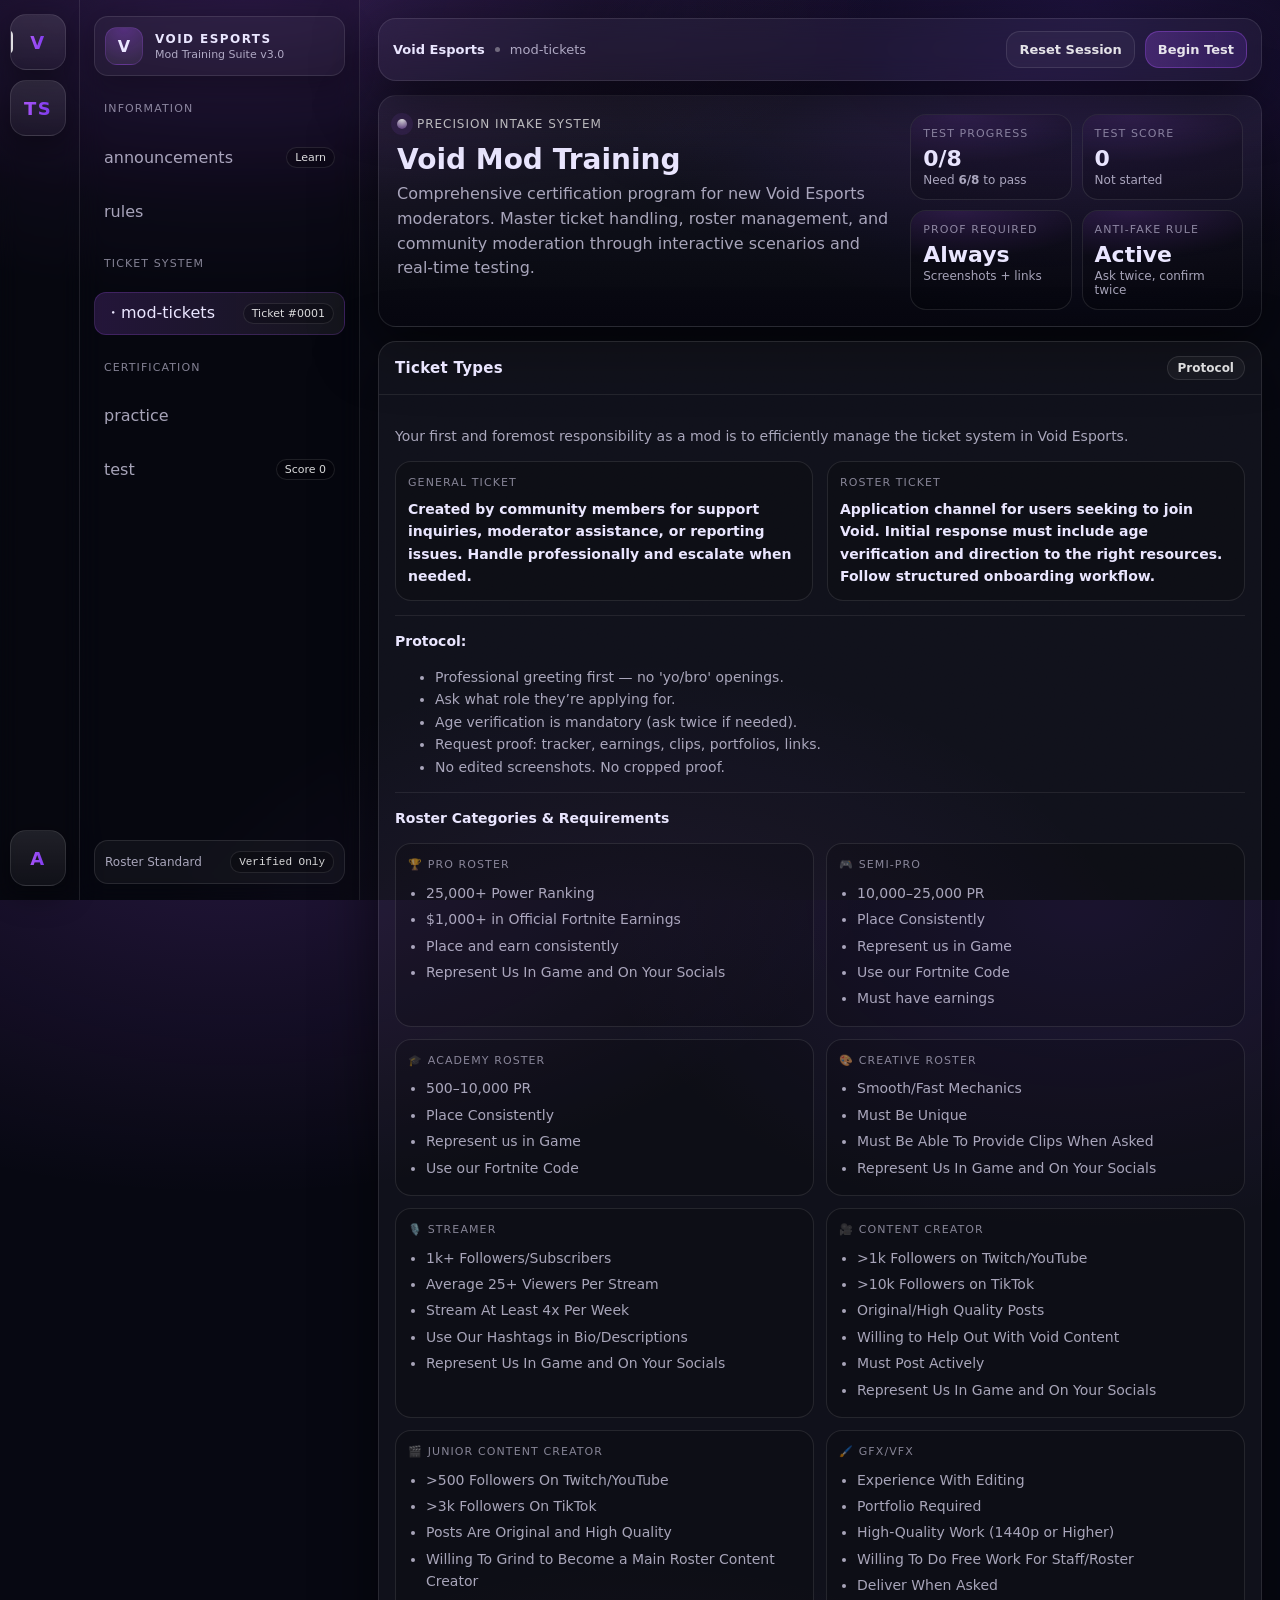
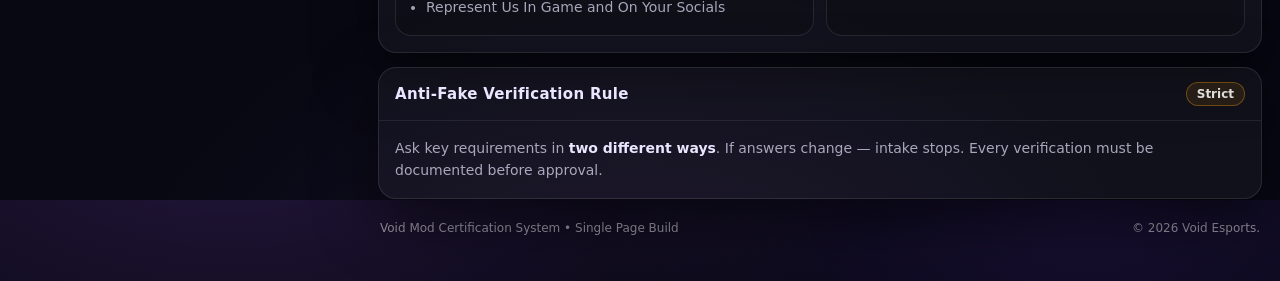
==== index.html @ 243e20cf "Create index.html" ====
<!doctype html>
<html lang="en">
<head>
  <meta charset="utf-8" />
  <meta name="viewport" content="width=device-width,initial-scale=1" />
  <title>VOID | Mod Training Suite</title>
  <meta name="color-scheme" content="dark">

  <style>
    :root{
      --bg:#070812;
      --panel: rgba(255,255,255,.06);
      --panel2: rgba(255,255,255,.08);
      --stroke: rgba(255,255,255,.10);
      --text:#eae6ff;
      --muted: rgba(234,230,255,.70);
      --muted2: rgba(234,230,255,.55);
      --accent:#a855f7;
      --accent2:#7c3aed;
      --good:#22c55e;
      --bad:#ef4444;
      --warn:#f59e0b;
      --shadow: 0 18px 60px rgba(0,0,0,.55);
      --radius: 18px;
      --radius2: 14px;
      --mono: ui-monospace,SFMono-Regular,Menlo,Monaco,Consolas,"Liberation Mono","Courier New",monospace;
      --sans: ui-sans-serif, system-ui, -apple-system, Segoe UI, Roboto, Helvetica, Arial, "Apple Color Emoji","Segoe UI Emoji";
    }
    *{ box-sizing:border-box; }
    html,body{ height:100%; }
    body{
      margin:0; font-family: var(--sans);
      background:
        radial-gradient(1200px 700px at 18% -10%, rgba(168,85,247,.18), transparent 55%),
        radial-gradient(900px 600px at 85% 0%, rgba(124,58,237,.14), transparent 55%),
        radial-gradient(900px 700px at 50% 120%, rgba(168,85,247,.10), transparent 60%),
        var(--bg);
      color:var(--text);
      overflow-x:hidden;
    }
    a{ color:inherit; text-decoration:none; }
    button{ font-family:inherit; }
    .noise{
      position:fixed; inset:0; pointer-events:none; opacity:.10; mix-blend-mode: overlay;
      background-image:url("data:image/svg+xml,%3Csvg xmlns='http://www.w3.org/2000/svg' width='180' height='180'%3E%3Cfilter id='n'%3E%3CfeTurbulence type='fractalNoise' baseFrequency='.75' numOctaves='3' stitchTiles='stitch'/%3E%3C/filter%3E%3Crect width='180' height='180' filter='url(%23n)' opacity='.7'/%3E%3C/svg%3E");
      background-size:180px 180px;
    }
    .vfx{
      position:fixed; inset:-2px; pointer-events:none;
      background:
        radial-gradient(900px 300px at 20% 0%, rgba(168,85,247,.12), transparent 70%),
        radial-gradient(700px 260px at 80% 10%, rgba(124,58,237,.10), transparent 70%);
      filter: blur(0px);
    }

    /* App shell */
    .app{
      display:grid;
      grid-template-columns: 80px 280px 1fr;
      min-height:100vh;
    }
    .servers{
      border-right:1px solid var(--stroke);
      background: rgba(0,0,0,.18);
      padding:14px 10px;
      position:sticky; top:0; height:100vh;
      display:flex; flex-direction:column; gap:10px;
      backdrop-filter: blur(10px);
    }
    .svr{
      width:56px; height:56px; border-radius:16px;
      display:grid; place-items:center;
      background: linear-gradient(180deg, rgba(255,255,255,.10), rgba(255,255,255,.04));
      border:1px solid var(--stroke);
      box-shadow: 0 10px 30px rgba(0,0,0,.35);
      position:relative;
      transition: transform .18s ease, border-color .18s ease;
      overflow:hidden;
      cursor:pointer;
      user-select:none;
    }
    .svr:hover{ transform: translateY(-2px); border-color: rgba(168,85,247,.35); }
    .svr .dot{
      position:absolute; left:-8px; width:10px; height:24px; border-radius:10px;
      background: rgba(255,255,255,.85);
      opacity:0; transition: opacity .18s ease;
    }
    .svr.active .dot{ opacity:1; }
    .svr .logo{
      font-weight:900; letter-spacing:.08em;
      background: linear-gradient(90deg, var(--accent), var(--accent2));
      -webkit-background-clip:text; background-clip:text; color:transparent;
      font-size:18px;
    }

    .sidebar{
      border-right:1px solid var(--stroke);
      background: rgba(0,0,0,.16);
      padding:16px 14px;
      position:sticky; top:0; height:100vh;
      backdrop-filter: blur(12px);
      display:flex; flex-direction:column;
      gap:14px;
    }
    .brand{
      display:flex; gap:12px; align-items:center;
      padding:10px 10px;
      border:1px solid var(--stroke);
      border-radius: var(--radius2);
      background: rgba(255,255,255,.04);
      box-shadow: 0 10px 30px rgba(0,0,0,.25);
    }
    .brand .img{
      width:38px; height:38px; border-radius:12px;
      background: radial-gradient(circle at top, rgba(168,85,247,.35), rgba(255,255,255,.06));
      border:1px solid rgba(168,85,247,.20);
      display:grid; place-items:center;
      font-weight:900;
    }
    .brand h1{
      font-size:12px; margin:0;
      letter-spacing:.12em;
    }
    .brand p{
      margin:2px 0 0; font-size:11px; color: var(--muted);
    }

    .chanGroup{
      margin-top:4px;
      padding:8px 10px;
      color: var(--muted2);
      font-size:11px;
      letter-spacing:.10em;
      text-transform: uppercase;
    }
    .chan{
      display:flex; align-items:center; justify-content:space-between;
      padding:10px 10px;
      border-radius:12px;
      color: var(--muted);
      cursor:pointer;
      transition: background .18s ease, color .18s ease;
    }
    .chan:hover{ background: rgba(255,255,255,.06); color: var(--text); }
    .chan.active{
      background: linear-gradient(90deg, rgba(168,85,247,.18), rgba(255,255,255,.06));
      border:1px solid rgba(168,85,247,.22);
      color: var(--text);
    }
    .chan .pill{
      font-size:11px;
      padding:3px 8px;
      border-radius:999px;
      border:1px solid var(--stroke);
      background: rgba(0,0,0,.22);
      color: rgba(255,255,255,.85);
    }
    .sbfoot{
      margin-top:auto;
      padding:10px;
      border-radius: 14px;
      border:1px solid var(--stroke);
      background: rgba(255,255,255,.04);
      display:flex;
      align-items:center;
      justify-content:space-between;
      gap:10px;
    }
    .sbfoot span{ color: var(--muted); font-size:12px; }
    .sbfoot code{
      font-family: var(--mono);
      font-size:11px;
      padding:4px 8px;
      border-radius: 10px;
      border:1px solid rgba(255,255,255,.10);
      background: rgba(0,0,0,.25);
      color: rgba(255,255,255,.85);
    }

    .main{
      padding:18px 18px 40px;
    }

    .topbar{
      display:flex; align-items:center; justify-content:space-between;
      padding:12px 14px;
      border-radius: var(--radius);
      border:1px solid var(--stroke);
      background: rgba(255,255,255,.04);
      box-shadow: var(--shadow);
      position:sticky; top:14px; z-index:5;
      backdrop-filter: blur(12px);
    }
    .crumb{
      display:flex; align-items:center; gap:10px;
      color: var(--muted);
      font-size:13px;
    }
    .crumb b{ color: var(--text); }
    .crumb .dot{
      width:5px; height:5px; border-radius:999px;
      background: rgba(255,255,255,.35);
    }
    .actions{
      display:flex; gap:10px; align-items:center;
    }
    .btn{
      border:1px solid var(--stroke);
      background: rgba(0,0,0,.25);
      color: rgba(255,255,255,.88);
      padding:10px 12px;
      border-radius: 14px;
      cursor:pointer;
      transition: transform .18s ease, border-color .18s ease, background .18s ease;
      font-weight:650;
      font-size:13px;
      display:inline-flex; align-items:center; gap:8px;
    }
    .btn:hover{ transform: translateY(-1px); border-color: rgba(168,85,247,.35); }
    .btn.primary{
      background: linear-gradient(90deg, rgba(168,85,247,.25), rgba(124,58,237,.18));
      border-color: rgba(168,85,247,.35);
    }
    .btn.ghost{
      background: rgba(255,255,255,.04);
    }

    .hero{
      margin-top:14px;
      border-radius: var(--radius);
      border: 1px solid var(--stroke);
      background: linear-gradient(180deg, rgba(255,255,255,.06), rgba(0,0,0,.12));
      box-shadow: var(--shadow);
      overflow:hidden;
    }
    .heroInner{
      padding:18px 18px 16px;
      display:grid;
      grid-template-columns: 1.2fr .8fr;
      gap:14px;
    }
    .kicker{
      display:inline-flex; align-items:center; gap:10px;
      font-size:12px;
      color: rgba(255,255,255,.80);
      letter-spacing:.08em;
      text-transform: uppercase;
    }
    .spark{
      width:10px; height:10px; border-radius:999px;
      background: radial-gradient(circle at top, rgba(255,255,255,.95), rgba(168,85,247,.35));
      box-shadow: 0 0 0 6px rgba(168,85,247,.10);
    }
    .hero h2{ margin:10px 0 6px; font-size:28px; }
    .hero p{ margin:0; color: var(--muted); line-height:1.55; }

    .stats{
      display:grid;
      grid-template-columns: 1fr 1fr;
      gap:10px;
      align-content:start;
    }
    .stat{
      padding:12px;
      border-radius: 16px;
      border:1px solid rgba(255,255,255,.10);
      background: rgba(0,0,0,.18);
      position:relative;
      overflow:hidden;
    }
    .stat:before{
      content:"";
      position:absolute; inset:-1px;
      background: radial-gradient(240px 80px at 30% 0%, rgba(168,85,247,.22), transparent 60%);
      opacity:.8;
      pointer-events:none;
    }
    .stat .t{ font-size:11px; letter-spacing:.10em; text-transform:uppercase; color: var(--muted2); position:relative; }
    .stat .v{ font-size:22px; font-weight:900; margin-top:6px; position:relative; }
    .stat .s{ font-size:12px; color: var(--muted); margin-top:2px; position:relative; }

    .content{
      margin-top:14px;
      display:grid;
      grid-template-columns: 1fr;
      gap:14px;
    }

    .panel{
      border-radius: var(--radius);
      border:1px solid var(--stroke);
      background: rgba(255,255,255,.04);
      box-shadow: var(--shadow);
      overflow:hidden;
    }
    .panelHead{
      padding:14px 16px;
      border-bottom:1px solid rgba(255,255,255,.08);
      display:flex; align-items:center; justify-content:space-between;
      gap:12px;
    }
    .panelHead h3{
      margin:0; font-size:15px; letter-spacing:.02em;
    }
    .panelBody{
      padding:16px;
      color: var(--muted);
      line-height:1.6;
      font-size:14px;
    }
    .panelBody b{ color: var(--text); }
    .hr{ height:1px; background: rgba(255,255,255,.08); margin:14px 0; }

    .grid2{
      display:grid;
      grid-template-columns: 1fr 1fr;
      gap:14px;
    }
    @media (max-width: 980px){
      .app{ grid-template-columns: 72px 1fr; }
      .sidebar{ display:none; }
      .heroInner{ grid-template-columns: 1fr; }
      .grid2{ grid-template-columns: 1fr; }
    }

    .cardList{
      display:grid;
      grid-template-columns: 1fr 1fr;
      gap:12px;
    }
    .mini{
      border:1px solid rgba(255,255,255,.10);
      background: rgba(0,0,0,.18);
      border-radius: 16px;
      padding:12px;
    }
    .mini .k{ color: var(--muted2); font-size:11px; letter-spacing:.10em; text-transform:uppercase; }
    .mini .v{ margin-top:6px; color: var(--text); font-weight:850; font-size:14px; }
    .mini ul{ margin:8px 0 0; padding-left:18px; }
    .mini li{ margin:4px 0; color: var(--muted); }

    .qa{
      display:grid;
      gap:12px;
    }
    .qbox{
      border:1px solid rgba(255,255,255,.10);
      background: rgba(0,0,0,.18);
      border-radius: 16px;
      padding:14px;
    }
    .qtop{
      display:flex; align-items:center; justify-content:space-between;
      gap:10px;
      margin-bottom:10px;
    }
    .qtop .meta{
      color: var(--muted2);
      font-size:12px;
    }
    .qtop .meta b{ color: var(--text); }
    textarea{
      width:100%;
      min-height:110px;
      resize: vertical;
      padding:12px 12px;
      border-radius: 14px;
      border:1px solid rgba(255,255,255,.10);
      background: rgba(0,0,0,.22);
      color: rgba(255,255,255,.88);
      outline:none;
      line-height:1.45;
    }
    textarea:focus{ border-color: rgba(168,85,247,.35); box-shadow: 0 0 0 4px rgba(168,85,247,.10); }

    .badge{
      display:inline-flex; align-items:center; gap:6px;
      padding:4px 10px;
      border-radius:999px;
      font-size:12px;
      border:1px solid rgba(255,255,255,.10);
      background: rgba(255,255,255,.04);
      color: rgba(255,255,255,.85);
      font-weight:700;
      white-space:nowrap;
    }
    .badge.good{ border-color: rgba(34,197,94,.35); background: rgba(34,197,94,.10); }
    .badge.bad{ border-color: rgba(239,68,68,.35); background: rgba(239,68,68,.10); }
    .badge.warn{ border-color: rgba(245,158,11,.35); background: rgba(245,158,11,.10); }

    .toast{
      position: fixed;
      right: 16px; bottom: 16px;
      max-width: 380px;
      padding: 12px 14px;
      border-radius: 16px;
      border: 1px solid rgba(255,255,255,.12);
      background: rgba(0,0,0,.55);
      backdrop-filter: blur(10px);
      box-shadow: var(--shadow);
      color: rgba(255,255,255,.90);
      opacity:0;
      transform: translateY(10px);
      transition: opacity .18s ease, transform .18s ease;
      pointer-events:none;
      font-size: 13px;
      line-height: 1.45;
      z-index: 50;
    }
    .toast.show{ opacity:1; transform: translateY(0); }
    .footer{
      margin-top:16px;
      color: rgba(255,255,255,.55);
      font-size: 12px;
      display:flex; justify-content:space-between; gap:10px;
      padding: 6px 2px;
    }
    .fadeIn{ animation: fade .35s ease both; }
    @keyframes fade{
      from{ opacity:0; transform: translateY(6px); }
      to{ opacity:1; transform: translateY(0); }
    }
  </style>
</head>
<body>
  <div class="vfx"></div>
  <div class="noise"></div>

  <div class="app">
    <!-- Servers column (just vibes, 1-page still) -->
    <aside class="servers">
      <div class="svr active" id="svrVoid" title="Void Esports">
        <div class="dot"></div>
        <div class="logo">V</div>
      </div>
      <div class="svr" title="Training Suite">
        <div class="dot"></div>
        <div class="logo">TS</div>
      </div>
      <div style="margin-top:auto"></div>
      <div class="svr" id="svrAdmin" title="Admin Login">
        <div class="dot"></div>
        <div class="logo">A</div>
      </div>
    </aside>

    <!-- Channels -->
    <aside class="sidebar">
      <div class="brand">
        <div class="img">V</div>
        <div>
          <h1>VOID ESPORTS</h1>
          <p>Mod Training Suite v3.0</p>
        </div>
      </div>

      <div class="chanGroup">Information</div>
      <div class="chan" data-view="learn">
        <span>announcements</span>
        <span class="pill">Learn</span>
      </div>
      <div class="chan" data-view="rules">
        <span>rules</span>
      </div>

      <div class="chanGroup">Ticket System</div>
      <div class="chan active" data-view="tickets">
        <span>・mod-tickets</span>
        <span class="pill" id="ticketPill">Ticket #0001</span>
      </div>

      <div class="chanGroup">Certification</div>
      <div class="chan" data-view="practice">
        <span>practice</span>
      </div>
      <div class="chan" data-view="test">
        <span>test</span>
        <span class="pill" id="scorePill">Score 0</span>
      </div>

      <div class="sbfoot">
        <span>Roster Standard</span>
        <code>Verified Only</code>
      </div>
    </aside>

    <!-- Main -->
    <main class="main">
      <div class="topbar">
        <div class="crumb">
          <b>Void Esports</b> <span class="dot"></span>
          <span id="crumbHere">mod-tickets</span>
        </div>
        <div class="actions">
          <button class="btn ghost" id="btnReset">Reset Session</button>
          <button class="btn primary" id="btnGoTest">Begin Test</button>
        </div>
      </div>

      <section class="hero fadeIn" style="margin-top:14px">
        <div class="heroInner">
          <div>
            <span class="kicker"><span class="spark"></span> Precision Intake System</span>
            <h2 id="heroTitle">Void Mod Training</h2>
            <p id="heroDesc">
              Comprehensive certification program for new Void Esports moderators. Master ticket handling,
              roster management, and community moderation through interactive scenarios and real-time testing.
            </p>
          </div>

          <div class="stats">
            <div class="stat">
              <div class="t">Test Progress</div>
              <div class="v"><span id="statQ">0</span>/<span id="statTotal">8</span></div>
              <div class="s">Need <b>6/8</b> to pass</div>
            </div>
            <div class="stat">
              <div class="t">Test Score</div>
              <div class="v" id="statScore">0</div>
              <div class="s" id="statScoreSub">Not started</div>
            </div>
            <div class="stat">
              <div class="t">Proof Required</div>
              <div class="v">Always</div>
              <div class="s">Screenshots + links</div>
            </div>
            <div class="stat">
              <div class="t">Anti-Fake Rule</div>
              <div class="v">Active</div>
              <div class="s">Ask twice, confirm twice</div>
            </div>
          </div>
        </div>
      </section>

      <div class="content" id="viewRoot"></div>

      <div class="footer">
        <div>Void Mod Certification System • Single Page Build</div>
        <div>© 2026 Void Esports.</div>
      </div>
    </main>
  </div>

  <div class="toast" id="toast"></div>

  <script>
    /***************
      CONFIG
    ***************/
    const ADMIN_PASSWORD = "STAFFACCESS"; // <-- change this
    const PASS_SCORE = 6;

    const STORAGE_KEYS = {
      attempts: "voidTraining_attempts_v1",
      admin: "voidTraining_admin_authed_v1",
      session: "voidTraining_session_v1"
    };

    /***************
      DATA (edit anytime)
    ***************/
    const TRAINING = {
      ticketTypes: [
        {
          title: "General Ticket",
          body: "Created by community members for support inquiries, moderator assistance, or reporting issues. Handle professionally and escalate when needed."
        },
        {
          title: "Roster Ticket",
          body: "Application channel for users seeking to join Void. Initial response must include age verification and direction to the right resources. Follow structured onboarding workflow."
        }
      ],
      protocol: [
        "Professional greeting first — no 'yo/bro' openings.",
        "Ask what role they’re applying for.",
        "Age verification is mandatory (ask twice if needed).",
        "Request proof: tracker, earnings, clips, portfolios, links.",
        "No edited screenshots. No cropped proof."
      ],
      roster: [
        {
          title: "🏆 Pro Roster",
          items: [
            "25,000+ Power Ranking",
            "$1,000+ in Official Fortnite Earnings",
            "Place and earn consistently",
            "Represent Us In Game and On Your Socials"
          ]
        },
        {
          title: "🎮 Semi-Pro",
          items: [
            "10,000–25,000 PR",
            "Place Consistently",
            "Represent us in Game",
            "Use our Fortnite Code",
            "Must have earnings"
          ]
        },
        {
          title: "🎓 Academy Roster",
          items: [
            "500–10,000 PR",
            "Place Consistently",
            "Represent us in Game",
            "Use our Fortnite Code"
          ]
        },
        {
          title: "🎨 Creative Roster",
          items: [
            "Smooth/Fast Mechanics",
            "Must Be Unique",
            "Must Be Able To Provide Clips When Asked",
            "Represent Us In Game and On Your Socials"
          ]
        },
        {
          title: "🎙️ Streamer",
          items: [
            "1k+ Followers/Subscribers",
            "Average 25+ Viewers Per Stream",
            "Stream At Least 4x Per Week",
            "Use Our Hashtags in Bio/Descriptions",
            "Represent Us In Game and On Your Socials"
          ]
        },
        {
          title: "🎥 Content Creator",
          items: [
            ">1k Followers on Twitch/YouTube",
            ">10k Followers on TikTok",
            "Original/High Quality Posts",
            "Willing to Help Out With Void Content",
            "Must Post Actively",
            "Represent Us In Game and On Your Socials"
          ]
        },
        {
          title: "🎬 Junior Content Creator",
          items: [
            ">500 Followers On Twitch/YouTube",
            ">3k Followers On TikTok",
            "Posts Are Original and High Quality",
            "Willing To Grind to Become a Main Roster Content Creator",
            "Represent Us In Game and On Your Socials"
          ]
        },
        {
          title: "🖌️ GFX/VFX",
          items: [
            "Experience With Editing",
            "Portfolio Required",
            "High-Quality Work (1440p or Higher)",
            "Willing To Do Free Work For Staff/Roster",
            "Deliver When Asked"
          ]
        }
      ]
    };

    const PRACTICE_SCENARIOS = [
      {
        title: "Scenario 1: General Roster Inquiry",
        prompt: 'A user creates a roster ticket with the message: "I want to join the team, what should I do?"',
        expected: [
          "Professional greeting",
          "Ask age (mandatory)",
          "Ask what role they want",
          "Direct to requirements + self-assessment",
          "Ask for proof (tracker/clips/links)"
        ],
        sample: 'Hello! How may I assist you today? Also, what is your age? What role are you applying for? Please review the roster requirements and send the required proof (tracker/clips/links) so we can verify you.'
      },
      {
        title: "Scenario 2: Pro/Semi-Pro Application",
        prompt: "A user submits an application for Pro or Semi-Pro roster position.",
        expected: [
          "Request tracker + earnings proof",
          "Verify authenticity (no edited/cropped)",
          "Confirm region/platform",
          "Escalate to operations/senior review"
        ],
        sample: "Hello! What is your age? Please send your Fortnite tracker link and official earnings proof. Also confirm region/platform. Once verified (no edits/crops), I’ll escalate to Operations for final review."
      },
      {
        title: "Scenario 3: Academy Player Verification",
        prompt: "An Academy roster applicant meets PR requirements.",
        expected: [
          "Verify tracker",
          "Confirm representation requirements",
          "Request proof of using code / branding",
          "Welcome + assign role after proof"
        ],
        sample: "Hello! What is your age? Please link your tracker and provide proof you’re using our Fortnite code. After verification, we’ll complete onboarding and assign your Academy role."
      }
    ];

    // 8-question test (auto-graded by keyword presence)
    const TEST = [
      {
        q: 'Roster ticket comes in: "I want to join." Write your first message.',
        mustIncludeAny: [
          ["hello","hi","greetings"],
          ["age","old"],
          ["role","applying","apply"],
          ["requirements","reqs","roster"],
          ["proof","tracker","clips","links"]
        ]
      },
      {
        q: "User claims Pro roster. What proof do you ask for?",
        mustIncludeAny: [
          ["tracker"],
          ["earnings","official"],
          ["screenshot","proof"],
          ["no edits","not edited","uncropped","not cropped"]
        ]
      },
      {
        q: "User is applying Creative roster. What do you request?",
        mustIncludeAny: [
          ["clips","video"],
          ["unique","original"],
          ["proof"],
          ["review","department","creative"]
        ]
      },
      {
        q: "Streamer applicant. What checks do you do?",
        mustIncludeAny: [
          ["followers","subscribers"],
          ["average","viewers"],
          ["links","channel"],
          ["hashtags","bio"],
          ["schedule","4"]
        ]
      },
      {
        q: "Content Creator applicant. What requirements do you confirm?",
        mustIncludeAny: [
          ["tiktok"],
          ["youtube","twitch"],
          ["original","quality"],
          ["post","active"],
          ["void","represent"]
        ]
      },
      {
        q: "GFX/VFX applicant submits work. What do you do?",
        mustIncludeAny: [
          ["portfolio"],
          ["1440"],
          ["proof","work"],
          ["deliver"],
          ["lead","review"]
        ]
      },
      {
        q: "Anti-fake rule: explain it in one sentence.",
        mustIncludeAny: [
          ["ask","twice"],
          ["two"],
          ["answers","change"],
          ["stop","deny"]
        ]
      },
      {
        q: "Closing a successful ticket: what do you say/do?",
        mustIncludeAny: [
          ["thank"],
          ["roles"],
          ["welcome"],
          ["proof"],
          ["have a nice day","good day"]
        ]
      }
    ];

    /***************
      HELPERS
    ***************/
    const $ = (sel, root=document) => root.querySelector(sel);
    const $$ = (sel, root=document) => [...root.querySelectorAll(sel)];
    const nowISO = () => new Date().toISOString();

    function toast(msg){
      const el = $("#toast");
      el.textContent = msg;
      el.classList.add("show");
      clearTimeout(toast._t);
      toast._t = setTimeout(()=> el.classList.remove("show"), 2600);
    }

    function loadAttempts(){
      try{ return JSON.parse(localStorage.getItem(STORAGE_KEYS.attempts) || "[]"); }
      catch{ return []; }
    }
    function saveAttempt(attempt){
      const all = loadAttempts();
      all.unshift(attempt);
      localStorage.setItem(STORAGE_KEYS.attempts, JSON.stringify(all.slice(0, 250)));
    }

    function setAdminAuthed(v){
      localStorage.setItem(STORAGE_KEYS.admin, v ? "1":"0");
    }
    function isAdminAuthed(){
      return localStorage.getItem(STORAGE_KEYS.admin) === "1";
    }

    function loadSession(){
      try{
        return JSON.parse(localStorage.getItem(STORAGE_KEYS.session) || "{}");
      }catch{ return {}; }
    }
    function saveSession(s){
      localStorage.setItem(STORAGE_KEYS.session, JSON.stringify(s));
    }
    function resetSession(){
      localStorage.removeItem(STORAGE_KEYS.session);
      session = freshSession();
      render(currentView);
      toast("Session reset.");
    }

    function freshSession(){
      return {
        testStarted: false,
        testIndex: 0,
        answers: Array(TEST.length).fill(""),
        score: 0,
        completed: false
      };
    }

    function norm(s){ return (s||"").toLowerCase(); }
    function scoreAnswer(answer, must){
      const a = norm(answer);
      let ok = 0;
      for(const group of must){
        if(group.some(k => a.includes(k))) ok++;
      }
      return ok === must.length ? 1 : 0;
    }

    /***************
      RENDER VIEWS
    ***************/
    const viewRoot = $("#viewRoot");
    let currentView = "tickets";
    let session = loadSession();
    if(!session || !("answers" in session)) session = freshSession();

    function setCrumb(label){
      $("#crumbHere").textContent = label;
    }

    function setStats(){
      $("#statTotal").textContent = TEST.length;
      $("#statQ").textContent = session.testStarted ? (session.testIndex) : 0;
      $("#statScore").textContent = session.score || 0;
      $("#scorePill").textContent = "Score " + (session.score || 0);

      if(!session.testStarted) $("#statScoreSub").textContent = "Not started";
      else if(session.completed){
        const passed = session.score >= PASS_SCORE;
        $("#statScoreSub").textContent = passed ? "Passed" : "Failed";
      }else{
        $("#statScoreSub").textContent = "In progress";
      }
    }

    function renderTickets(){
      setCrumb("mod-tickets");
      $("#heroTitle").textContent = "Void Mod Training";
      $("#heroDesc").textContent =
        "Comprehensive certification program for new Void Esports moderators. Master ticket handling, roster management, and community moderation through interactive scenarios and real-time testing.";

      viewRoot.innerHTML = `
        <div class="panel fadeIn">
          <div class="panelHead">
            <h3>Ticket Types</h3>
            <span class="badge">Protocol</span>
          </div>
          <div class="panelBody">
            <p>Your first and foremost responsibility as a mod is to efficiently manage the ticket system in Void Esports.</p>
            <div class="grid2">
              ${TRAINING.ticketTypes.map(t => `
                <div class="mini">
                  <div class="k">${t.title}</div>
                  <div class="v">${t.body}</div>
                </div>
              `).join("")}
            </div>

            <div class="hr"></div>

            <p><b>Protocol:</b></p>
            <ul>
              ${TRAINING.protocol.map(x=>`<li>${x}</li>`).join("")}
            </ul>

            <div class="hr"></div>

            <p><b>Roster Categories & Requirements</b></p>
            <div class="cardList">
              ${TRAINING.roster.map(r => `
                <div class="mini">
                  <div class="k">${r.title}</div>
                  <ul>
                    ${r.items.map(i=>`<li>${i}</li>`).join("")}
                  </ul>
                </div>
              `).join("")}
            </div>
          </div>
        </div>

        <div class="panel fadeIn">
          <div class="panelHead">
            <h3>Anti-Fake Verification Rule</h3>
            <span class="badge warn">Strict</span>
          </div>
          <div class="panelBody">
            Ask key requirements in <b>two different ways</b>. If answers change — intake stops.
            Every verification must be documented before approval.
          </div>
        </div>
      `;
    }

    function renderLearn(){
      setCrumb("announcements");
      $("#heroTitle").textContent = "Learn";
      $("#heroDesc").textContent = "Read the training, then move into practice and test.";

      viewRoot.innerHTML = `
        <div class="panel fadeIn">
          <div class="panelHead">
            <h3>Learn • Training Brief</h3>
            <span class="badge">Read</span>
          </div>
          <div class="panelBody">
            <p><b>Goal:</b> You should be able to handle tickets professionally, verify applicants, and escalate correctly.</p>
            <p><b>Always:</b> greeting → age → role → proof → verify → document → escalate (if needed).</p>
            <div class="hr"></div>
            <p><b>Quick reminders</b></p>
            <ul>
              <li>No favoritism. No shortcuts. Verified only.</li>
              <li>Proof must be clear (no edits/crops).</li>
              <li>Keep tone professional, not casual.</li>
              <li>If they dodge questions or change answers, stop intake.</li>
            </ul>
          </div>
        </div>
      `;
    }

    function renderRules(){
      setCrumb("rules");
      $("#heroTitle").textContent = "Rules";
      $("#heroDesc").textContent = "These are the rules that moderators enforce and follow.";

      viewRoot.innerHTML = `
        <div class="panel fadeIn">
          <div class="panelHead">
            <h3>Rules • Moderator Standards</h3>
            <span class="badge">Conduct</span>
          </div>
          <div class="panelBody">
            <ul>
              <li>Be respectful and consistent. No power trips.</li>
              <li>Document key actions and keep everything professional.</li>
              <li>Never approve without proof.</li>
              <li>Escalate to senior staff when unsure.</li>
              <li>Do not argue in tickets. If it becomes hostile, escalate and close properly.</li>
            </ul>
          </div>
        </div>
      `;
    }

    function renderPractice(){
      setCrumb("practice");
      $("#heroTitle").textContent = "Practice";
      $("#heroDesc").textContent = "Write your responses. Use Evaluate to check protocol coverage (not perfect AI, just structure).";

      viewRoot.innerHTML = `
        <div class="panel fadeIn">
          <div class="panelHead">
            <h3>Practical Assessment • Scenarios</h3>
            <span class="badge">Practice</span>
          </div>
          <div class="panelBody">
            <div class="qa" id="practiceList"></div>
          </div>
        </div>
      `;

      const list = $("#practiceList");
      PRACTICE_SCENARIOS.forEach((s, idx) => {
        const id = "p_" + idx;
        const el = document.createElement("div");
        el.className = "qbox";
        el.innerHTML = `
          <div class="qtop">
            <div class="meta"><b>${s.title}</b><div style="margin-top:4px;color:var(--muted)">${s.prompt}</div></div>
            <div style="display:flex;gap:8px;align-items:center">
              <span class="badge" id="${id}_badge">Not evaluated</span>
              <button class="btn" data-eval="${idx}">Evaluate</button>
            </div>
          </div>
          <textarea id="${id}_txt" placeholder="Type your response..."></textarea>
          <div class="hr"></div>
          <div class="meta"><b>Key elements to include:</b></div>
          <ul>
            ${s.expected.map(x=>`<li>${x}</li>`).join("")}
          </ul>
          <div class="hr"></div>
          <div class="meta"><b>Example (one possible):</b></div>
          <div style="color:rgba(255,255,255,.86)">${escapeHtml(s.sample)}</div>
        `;
        list.appendChild(el);
      });

      $$("[data-eval]").forEach(btn => {
        btn.addEventListener("click", () => {
          const idx = Number(btn.getAttribute("data-eval"));
          const s = PRACTICE_SCENARIOS[idx];
          const txt = $("#p_"+idx+"_txt").value;
          const a = norm(txt);
          let hit = 0;

          // super simple checks: greeting/age/role/proof/escalate keywords
          const checks = [
            ["hello","hi","greetings"],
            ["age","old"],
            ["role","applying","apply"],
            ["proof","tracker","clips","link","portfolio"],
            ["review","department","ops","operations","escalate","ping"]
          ];
          checks.forEach(group => { if(group.some(k=>a.includes(k))) hit++; });

          const badge = $("#p_"+idx+"_badge");
          if(hit >= 3){
            badge.className = "badge good";
            badge.textContent = "Looks solid";
            toast("Nice — your response hits key protocol points.");
          }else{
            badge.className = "badge warn";
            badge.textContent = "Missing items";
            toast("Add: greeting, age, role, proof, and escalation if needed.");
          }
        });
      });
    }

    function renderTest(){
      setCrumb("test");
      $("#heroTitle").textContent = "Certification Test";
      $("#heroDesc").textContent = "Answer 8 questions. You need 6/8 to pass. Answers are checked for protocol keywords.";

      // start if not started
      if(!session.testStarted){
        viewRoot.innerHTML = `
          <div class="panel fadeIn">
            <div class="panelHead">
              <h3>Ready to start?</h3>
              <span class="badge">6/8 to pass</span>
            </div>
            <div class="panelBody">
              <p>This test simulates real ticket handling. Keep responses professional.</p>
              <button class="btn primary" id="btnStartTest">Begin Certification Test</button>
              <button class="btn" id="btnBackTrain" style="margin-left:10px">Back to Training</button>
            </div>
          </div>
        `;
        $("#btnStartTest").addEventListener("click", () => {
          session.testStarted = true;
          session.testIndex = 0;
          session.score = 0;
          session.completed = false;
          saveSession(session);
          render("test");
          toast("Test started.");
        });
        $("#btnBackTrain").addEventListener("click", ()=> setView("tickets"));
        setStats();
        return;
      }

      // completed screen
      if(session.completed){
        const passed = session.score >= PASS_SCORE;
        const badgeClass = passed ? "good" : "bad";
        const badgeText = passed ? "Passed" : "Failed";
        viewRoot.innerHTML = `
          <div class="panel fadeIn">
            <div class="panelHead">
              <h3>Test Complete!</h3>
              <span class="badge ${badgeClass}">${badgeText}</span>
            </div>
            <div class="panelBody">
              <p><b>Score:</b> ${session.score}/${TEST.length}</p>
              <p>Your responses have been recorded.</p>
              <div class="hr"></div>
              <button class="btn primary" id="btnReview">Review Answers</button>
              <button class="btn" id="btnToTraining" style="margin-left:10px">Back to Training</button>
            </div>
          </div>

          <div class="panel fadeIn">
            <div class="panelHead">
              <h3>Answer Review</h3>
              <span class="badge">Logged</span>
            </div>
            <div class="panelBody">
              ${TEST.map((t,i)=>`
                <div class="qbox" style="margin-bottom:12px">
                  <div class="qtop">
                    <div class="meta"><b>Q${i+1}.</b> ${escapeHtml(t.q)}</div>
                    <span class="badge ${scoreAnswer(session.answers[i], t.mustIncludeAny) ? "good":"warn"}">
                      ${scoreAnswer(session.answers[i], t.mustIncludeAny) ? "Scored":"Missed"}
                    </span>
                  </div>
                  <div style="color:rgba(255,255,255,.86);white-space:pre-wrap">${escapeHtml(session.answers[i] || "(no answer)")}</div>
                </div>
              `).join("")}
            </div>
          </div>
        `;
        $("#btnToTraining").addEventListener("click", ()=> setView("tickets"));
        $("#btnReview").addEventListener("click", ()=> toast("Scroll to see your answers."));
        setStats();
        return;
      }

      // question screen
      const i = session.testIndex;
      const q = TEST[i];

      viewRoot.innerHTML = `
        <div class="panel fadeIn">
          <div class="panelHead">
            <h3>Question ${i+1} of ${TEST.length}</h3>
            <span class="badge">Need ${PASS_SCORE}/${TEST.length}</span>
          </div>
          <div class="panelBody">
            <div class="qbox">
              <div class="qtop">
                <div class="meta"><b>Prompt:</b> ${escapeHtml(q.q)}</div>
                <span class="badge" id="qBadge">In progress</span>
              </div>
              <textarea id="testAnswer" placeholder="Type your response...">${escapeHtml(session.answers[i] || "")}</textarea>
              <div style="display:flex;gap:10px; margin-top:12px; flex-wrap:wrap;">
                <button class="btn" id="btnSkip">Skip</button>
                <button class="btn primary" id="btnSubmit">Submit Answer</button>
              </div>
              <div class="hr"></div>
              <div class="meta"><b>Tip:</b> Include greeting, age verification, role, proof, and escalation where needed.</div>
            </div>
          </div>
        </div>
      `;

      $("#btnSkip").addEventListener("click", () => {
        // keep answer as-is
        session.testIndex = Math.min(TEST.length-1, session.testIndex + 1);
        saveSession(session);
        render("test");
      });

      $("#btnSubmit").addEventListener("click", () => {
        const ans = $("#testAnswer").value || "";
        session.answers[i] = ans;

        const got = scoreAnswer(ans, q.mustIncludeAny);
        session.score = 0;
        // re-score all answered questions up to now
        for(let k=0;k<TEST.length;k++){
          session.score += scoreAnswer(session.answers[k], TEST[k].mustIncludeAny);
        }

        const badge = $("#qBadge");
        if(got){
          badge.className = "badge good";
          badge.textContent = "Scored";
        }else{
          badge.className = "badge warn";
          badge.textContent = "Missing protocol";
        }

        // next
        if(i >= TEST.length - 1){
          session.completed = true;

          // log attempt
          const attempt = {
            at: nowISO(),
            score: session.score,
            total: TEST.length,
            passed: session.score >= PASS_SCORE,
            answers: session.answers.slice(0)
          };
          saveAttempt(attempt);
          toast("Submitted. Attempt saved.");
        }else{
          session.testIndex++;
          toast(got ? "Good." : "Add missing protocol items.");
        }

        saveSession(session);
        render("test");
      });

      setStats();
    }

    function renderAdmin(){
      setCrumb("admin");
      $("#heroTitle").textContent = "Admin Login";
      $("#heroDesc").textContent = "View recent attempts stored on this device/browser.";

      if(!isAdminAuthed()){
        viewRoot.innerHTML = `
          <div class="panel fadeIn">
            <div class="panelHead">
              <h3>Admin Login</h3>
              <span class="badge">Restricted</span>
            </div>
            <div class="panelBody">
              <p>Enter the admin password to view attempts.</p>
              <div class="qbox">
                <input id="adminPass" type="password" placeholder="Admin password"
                  style="width:100%;padding:12px;border-radius:14px;border:1px solid rgba(255,255,255,.10);background:rgba(0,0,0,.22);color:rgba(255,255,255,.88);outline:none"
                />
                <div style="display:flex;gap:10px;margin-top:12px;flex-wrap:wrap">
                  <button class="btn primary" id="btnAdminLogin">Login</button>
                  <button class="btn" id="btnAdminBack">Back</button>
                </div>
                <div class="hr"></div>
                <div class="meta">Tip: Change <code style="font-family:var(--mono)">ADMIN_PASSWORD</code> at the top of the file.</div>
              </div>
            </div>
          </div>
        `;
        $("#btnAdminLogin").addEventListener("click", () => {
          const v = $("#adminPass").value || "";
          if(v === ADMIN_PASSWORD){
            setAdminAuthed(true);
            toast("Admin unlocked.");
            render("admin");
          }else{
            toast("Wrong password.");
          }
        });
        $("#btnAdminBack").addEventListener("click", ()=> setView("tickets"));
        setStats();
        return;
      }

      const attempts = loadAttempts();
      viewRoot.innerHTML = `
        <div class="panel fadeIn">
          <div class="panelHead">
            <h3>Attempts</h3>
            <div style="display:flex;gap:10px;align-items:center">
              <span class="badge">${attempts.length} saved</span>
              <button class="btn" id="btnAdminLogout">Logout</button>
              <button class="btn" id="btnClearAttempts">Clear Attempts</button>
            </div>
          </div>
          <div class="panelBody">
            ${attempts.length ? attempts.map((a, idx) => `
              <div class="qbox" style="margin-bottom:12px">
                <div class="qtop">
                  <div class="meta">
                    <b>Attempt #${attempts.length - idx}</b>
                    <div style="margin-top:4px;color:var(--muted)">
                      ${new Date(a.at).toLocaleString()}
                    </div>
                  </div>
                  <span class="badge ${a.passed ? "good":"bad"}">${a.score}/${a.total} • ${a.passed ? "Passed":"Failed"}</span>
                </div>
                <details>
                  <summary style="cursor:pointer;color:rgba(255,255,255,.86);font-weight:750">View answers</summary>
                  <div class="hr"></div>
                  ${a.answers.map((ans, i)=>`
                    <div style="margin-bottom:12px">
                      <div class="meta"><b>Q${i+1}:</b> ${escapeHtml(TEST[i].q)}</div>
                      <div style="white-space:pre-wrap;color:rgba(255,255,255,.86);margin-top:6px">${escapeHtml(ans || "(no answer)")}</div>
                    </div>
                  `).join("")}
                </details>
              </div>
            `).join("") : `<p>No attempts saved yet on this browser.</p>`}
          </div>
        </div>
      `;

      $("#btnAdminLogout").addEventListener("click", () => {
        setAdminAuthed(false);
        toast("Logged out.");
        render("admin");
      });
      $("#btnClearAttempts").addEventListener("click", () => {
        localStorage.removeItem(STORAGE_KEYS.attempts);
        toast("Attempts cleared.");
        render("admin");
      });
      setStats();
    }

    function render(view){
      setStats();
      if(view === "tickets") return renderTickets();
      if(view === "learn") return renderLearn();
      if(view === "rules") return renderRules();
      if(view === "practice") return renderPractice();
      if(view === "test") return renderTest();
      if(view === "admin") return renderAdmin();
      return renderTickets();
    }

    function setView(view){
      currentView = view;
      // highlight channel
      $$(".chan").forEach(c => c.classList.toggle("active", c.getAttribute("data-view") === view));
      render(view);
    }

    function escapeHtml(str){
      return (str||"").replace(/[&<>"']/g, m => ({
        "&":"&amp;","<":"&lt;",">":"&gt;",'"':"&quot;","'":"&#039;"
      }[m]));
    }

    /***************
      WIRES
    ***************/
    // channels
    $$(".chan").forEach(c => {
      c.addEventListener("click", () => setView(c.getAttribute("data-view")));
    });

    // server buttons
    $("#svrAdmin").addEventListener("click", () => setView("admin"));

    $("#btnGoTest").addEventListener("click", () => setView("test"));
    $("#btnReset").addEventListener("click", resetSession);

    // init
    setView("tickets");
  </script>
</body>
</html>
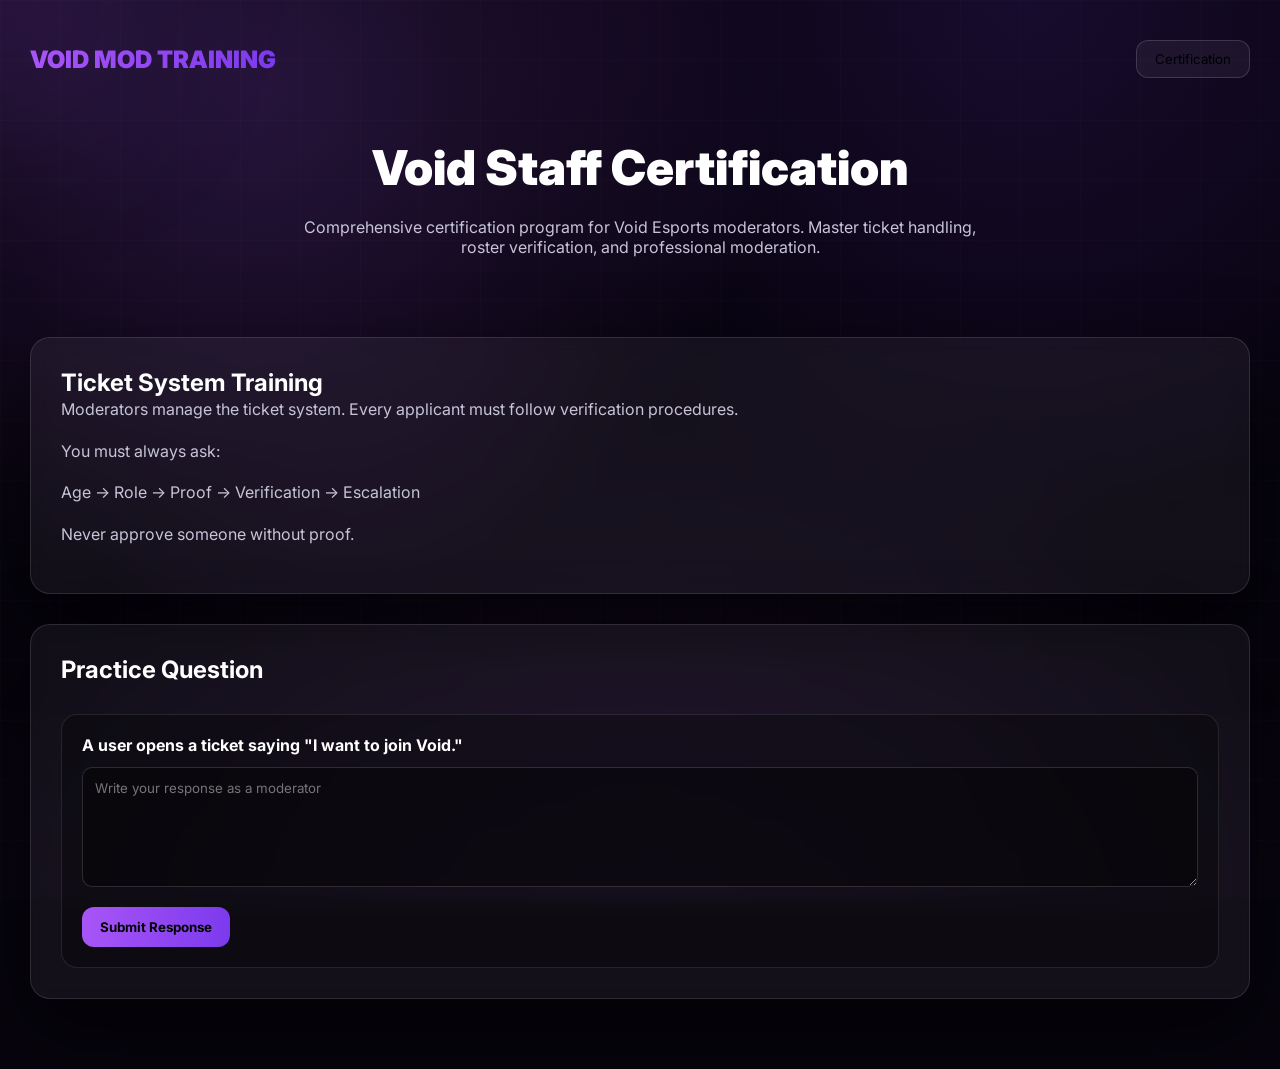
==== commit 72cdd321: "Update index.html" ====
--- a/index.html
+++ b/index.html
@@ -1,1358 +1,288 @@
-<!doctype html>
+<!DOCTYPE html>
 <html lang="en">
 <head>
-  <meta charset="utf-8" />
-  <meta name="viewport" content="width=device-width,initial-scale=1" />
-  <title>VOID | Mod Training Suite</title>
-  <meta name="color-scheme" content="dark">
-
-  <style>
-    :root{
-      --bg:#070812;
-      --panel: rgba(255,255,255,.06);
-      --panel2: rgba(255,255,255,.08);
-      --stroke: rgba(255,255,255,.10);
-      --text:#eae6ff;
-      --muted: rgba(234,230,255,.70);
-      --muted2: rgba(234,230,255,.55);
-      --accent:#a855f7;
-      --accent2:#7c3aed;
-      --good:#22c55e;
-      --bad:#ef4444;
-      --warn:#f59e0b;
-      --shadow: 0 18px 60px rgba(0,0,0,.55);
-      --radius: 18px;
-      --radius2: 14px;
-      --mono: ui-monospace,SFMono-Regular,Menlo,Monaco,Consolas,"Liberation Mono","Courier New",monospace;
-      --sans: ui-sans-serif, system-ui, -apple-system, Segoe UI, Roboto, Helvetica, Arial, "Apple Color Emoji","Segoe UI Emoji";
-    }
-    *{ box-sizing:border-box; }
-    html,body{ height:100%; }
-    body{
-      margin:0; font-family: var(--sans);
-      background:
-        radial-gradient(1200px 700px at 18% -10%, rgba(168,85,247,.18), transparent 55%),
-        radial-gradient(900px 600px at 85% 0%, rgba(124,58,237,.14), transparent 55%),
-        radial-gradient(900px 700px at 50% 120%, rgba(168,85,247,.10), transparent 60%),
-        var(--bg);
-      color:var(--text);
-      overflow-x:hidden;
-    }
-    a{ color:inherit; text-decoration:none; }
-    button{ font-family:inherit; }
-    .noise{
-      position:fixed; inset:0; pointer-events:none; opacity:.10; mix-blend-mode: overlay;
-      background-image:url("data:image/svg+xml,%3Csvg xmlns='http://www.w3.org/2000/svg' width='180' height='180'%3E%3Cfilter id='n'%3E%3CfeTurbulence type='fractalNoise' baseFrequency='.75' numOctaves='3' stitchTiles='stitch'/%3E%3C/filter%3E%3Crect width='180' height='180' filter='url(%23n)' opacity='.7'/%3E%3C/svg%3E");
-      background-size:180px 180px;
-    }
-    .vfx{
-      position:fixed; inset:-2px; pointer-events:none;
-      background:
-        radial-gradient(900px 300px at 20% 0%, rgba(168,85,247,.12), transparent 70%),
-        radial-gradient(700px 260px at 80% 10%, rgba(124,58,237,.10), transparent 70%);
-      filter: blur(0px);
-    }
-
-    /* App shell */
-    .app{
-      display:grid;
-      grid-template-columns: 80px 280px 1fr;
-      min-height:100vh;
-    }
-    .servers{
-      border-right:1px solid var(--stroke);
-      background: rgba(0,0,0,.18);
-      padding:14px 10px;
-      position:sticky; top:0; height:100vh;
-      display:flex; flex-direction:column; gap:10px;
-      backdrop-filter: blur(10px);
-    }
-    .svr{
-      width:56px; height:56px; border-radius:16px;
-      display:grid; place-items:center;
-      background: linear-gradient(180deg, rgba(255,255,255,.10), rgba(255,255,255,.04));
-      border:1px solid var(--stroke);
-      box-shadow: 0 10px 30px rgba(0,0,0,.35);
-      position:relative;
-      transition: transform .18s ease, border-color .18s ease;
-      overflow:hidden;
-      cursor:pointer;
-      user-select:none;
-    }
-    .svr:hover{ transform: translateY(-2px); border-color: rgba(168,85,247,.35); }
-    .svr .dot{
-      position:absolute; left:-8px; width:10px; height:24px; border-radius:10px;
-      background: rgba(255,255,255,.85);
-      opacity:0; transition: opacity .18s ease;
-    }
-    .svr.active .dot{ opacity:1; }
-    .svr .logo{
-      font-weight:900; letter-spacing:.08em;
-      background: linear-gradient(90deg, var(--accent), var(--accent2));
-      -webkit-background-clip:text; background-clip:text; color:transparent;
-      font-size:18px;
-    }
-
-    .sidebar{
-      border-right:1px solid var(--stroke);
-      background: rgba(0,0,0,.16);
-      padding:16px 14px;
-      position:sticky; top:0; height:100vh;
-      backdrop-filter: blur(12px);
-      display:flex; flex-direction:column;
-      gap:14px;
-    }
-    .brand{
-      display:flex; gap:12px; align-items:center;
-      padding:10px 10px;
-      border:1px solid var(--stroke);
-      border-radius: var(--radius2);
-      background: rgba(255,255,255,.04);
-      box-shadow: 0 10px 30px rgba(0,0,0,.25);
-    }
-    .brand .img{
-      width:38px; height:38px; border-radius:12px;
-      background: radial-gradient(circle at top, rgba(168,85,247,.35), rgba(255,255,255,.06));
-      border:1px solid rgba(168,85,247,.20);
-      display:grid; place-items:center;
-      font-weight:900;
-    }
-    .brand h1{
-      font-size:12px; margin:0;
-      letter-spacing:.12em;
-    }
-    .brand p{
-      margin:2px 0 0; font-size:11px; color: var(--muted);
-    }
-
-    .chanGroup{
-      margin-top:4px;
-      padding:8px 10px;
-      color: var(--muted2);
-      font-size:11px;
-      letter-spacing:.10em;
-      text-transform: uppercase;
-    }
-    .chan{
-      display:flex; align-items:center; justify-content:space-between;
-      padding:10px 10px;
-      border-radius:12px;
-      color: var(--muted);
-      cursor:pointer;
-      transition: background .18s ease, color .18s ease;
-    }
-    .chan:hover{ background: rgba(255,255,255,.06); color: var(--text); }
-    .chan.active{
-      background: linear-gradient(90deg, rgba(168,85,247,.18), rgba(255,255,255,.06));
-      border:1px solid rgba(168,85,247,.22);
-      color: var(--text);
-    }
-    .chan .pill{
-      font-size:11px;
-      padding:3px 8px;
-      border-radius:999px;
-      border:1px solid var(--stroke);
-      background: rgba(0,0,0,.22);
-      color: rgba(255,255,255,.85);
-    }
-    .sbfoot{
-      margin-top:auto;
-      padding:10px;
-      border-radius: 14px;
-      border:1px solid var(--stroke);
-      background: rgba(255,255,255,.04);
-      display:flex;
-      align-items:center;
-      justify-content:space-between;
-      gap:10px;
-    }
-    .sbfoot span{ color: var(--muted); font-size:12px; }
-    .sbfoot code{
-      font-family: var(--mono);
-      font-size:11px;
-      padding:4px 8px;
-      border-radius: 10px;
-      border:1px solid rgba(255,255,255,.10);
-      background: rgba(0,0,0,.25);
-      color: rgba(255,255,255,.85);
-    }
-
-    .main{
-      padding:18px 18px 40px;
-    }
-
-    .topbar{
-      display:flex; align-items:center; justify-content:space-between;
-      padding:12px 14px;
-      border-radius: var(--radius);
-      border:1px solid var(--stroke);
-      background: rgba(255,255,255,.04);
-      box-shadow: var(--shadow);
-      position:sticky; top:14px; z-index:5;
-      backdrop-filter: blur(12px);
-    }
-    .crumb{
-      display:flex; align-items:center; gap:10px;
-      color: var(--muted);
-      font-size:13px;
-    }
-    .crumb b{ color: var(--text); }
-    .crumb .dot{
-      width:5px; height:5px; border-radius:999px;
-      background: rgba(255,255,255,.35);
-    }
-    .actions{
-      display:flex; gap:10px; align-items:center;
-    }
-    .btn{
-      border:1px solid var(--stroke);
-      background: rgba(0,0,0,.25);
-      color: rgba(255,255,255,.88);
-      padding:10px 12px;
-      border-radius: 14px;
-      cursor:pointer;
-      transition: transform .18s ease, border-color .18s ease, background .18s ease;
-      font-weight:650;
-      font-size:13px;
-      display:inline-flex; align-items:center; gap:8px;
-    }
-    .btn:hover{ transform: translateY(-1px); border-color: rgba(168,85,247,.35); }
-    .btn.primary{
-      background: linear-gradient(90deg, rgba(168,85,247,.25), rgba(124,58,237,.18));
-      border-color: rgba(168,85,247,.35);
-    }
-    .btn.ghost{
-      background: rgba(255,255,255,.04);
-    }
-
-    .hero{
-      margin-top:14px;
-      border-radius: var(--radius);
-      border: 1px solid var(--stroke);
-      background: linear-gradient(180deg, rgba(255,255,255,.06), rgba(0,0,0,.12));
-      box-shadow: var(--shadow);
-      overflow:hidden;
-    }
-    .heroInner{
-      padding:18px 18px 16px;
-      display:grid;
-      grid-template-columns: 1.2fr .8fr;
-      gap:14px;
-    }
-    .kicker{
-      display:inline-flex; align-items:center; gap:10px;
-      font-size:12px;
-      color: rgba(255,255,255,.80);
-      letter-spacing:.08em;
-      text-transform: uppercase;
-    }
-    .spark{
-      width:10px; height:10px; border-radius:999px;
-      background: radial-gradient(circle at top, rgba(255,255,255,.95), rgba(168,85,247,.35));
-      box-shadow: 0 0 0 6px rgba(168,85,247,.10);
-    }
-    .hero h2{ margin:10px 0 6px; font-size:28px; }
-    .hero p{ margin:0; color: var(--muted); line-height:1.55; }
-
-    .stats{
-      display:grid;
-      grid-template-columns: 1fr 1fr;
-      gap:10px;
-      align-content:start;
-    }
-    .stat{
-      padding:12px;
-      border-radius: 16px;
-      border:1px solid rgba(255,255,255,.10);
-      background: rgba(0,0,0,.18);
-      position:relative;
-      overflow:hidden;
-    }
-    .stat:before{
-      content:"";
-      position:absolute; inset:-1px;
-      background: radial-gradient(240px 80px at 30% 0%, rgba(168,85,247,.22), transparent 60%);
-      opacity:.8;
-      pointer-events:none;
-    }
-    .stat .t{ font-size:11px; letter-spacing:.10em; text-transform:uppercase; color: var(--muted2); position:relative; }
-    .stat .v{ font-size:22px; font-weight:900; margin-top:6px; position:relative; }
-    .stat .s{ font-size:12px; color: var(--muted); margin-top:2px; position:relative; }
-
-    .content{
-      margin-top:14px;
-      display:grid;
-      grid-template-columns: 1fr;
-      gap:14px;
-    }
-
-    .panel{
-      border-radius: var(--radius);
-      border:1px solid var(--stroke);
-      background: rgba(255,255,255,.04);
-      box-shadow: var(--shadow);
-      overflow:hidden;
-    }
-    .panelHead{
-      padding:14px 16px;
-      border-bottom:1px solid rgba(255,255,255,.08);
-      display:flex; align-items:center; justify-content:space-between;
-      gap:12px;
-    }
-    .panelHead h3{
-      margin:0; font-size:15px; letter-spacing:.02em;
-    }
-    .panelBody{
-      padding:16px;
-      color: var(--muted);
-      line-height:1.6;
-      font-size:14px;
-    }
-    .panelBody b{ color: var(--text); }
-    .hr{ height:1px; background: rgba(255,255,255,.08); margin:14px 0; }
-
-    .grid2{
-      display:grid;
-      grid-template-columns: 1fr 1fr;
-      gap:14px;
-    }
-    @media (max-width: 980px){
-      .app{ grid-template-columns: 72px 1fr; }
-      .sidebar{ display:none; }
-      .heroInner{ grid-template-columns: 1fr; }
-      .grid2{ grid-template-columns: 1fr; }
-    }
-
-    .cardList{
-      display:grid;
-      grid-template-columns: 1fr 1fr;
-      gap:12px;
-    }
-    .mini{
-      border:1px solid rgba(255,255,255,.10);
-      background: rgba(0,0,0,.18);
-      border-radius: 16px;
-      padding:12px;
-    }
-    .mini .k{ color: var(--muted2); font-size:11px; letter-spacing:.10em; text-transform:uppercase; }
-    .mini .v{ margin-top:6px; color: var(--text); font-weight:850; font-size:14px; }
-    .mini ul{ margin:8px 0 0; padding-left:18px; }
-    .mini li{ margin:4px 0; color: var(--muted); }
-
-    .qa{
-      display:grid;
-      gap:12px;
-    }
-    .qbox{
-      border:1px solid rgba(255,255,255,.10);
-      background: rgba(0,0,0,.18);
-      border-radius: 16px;
-      padding:14px;
-    }
-    .qtop{
-      display:flex; align-items:center; justify-content:space-between;
-      gap:10px;
-      margin-bottom:10px;
-    }
-    .qtop .meta{
-      color: var(--muted2);
-      font-size:12px;
-    }
-    .qtop .meta b{ color: var(--text); }
-    textarea{
-      width:100%;
-      min-height:110px;
-      resize: vertical;
-      padding:12px 12px;
-      border-radius: 14px;
-      border:1px solid rgba(255,255,255,.10);
-      background: rgba(0,0,0,.22);
-      color: rgba(255,255,255,.88);
-      outline:none;
-      line-height:1.45;
-    }
-    textarea:focus{ border-color: rgba(168,85,247,.35); box-shadow: 0 0 0 4px rgba(168,85,247,.10); }
-
-    .badge{
-      display:inline-flex; align-items:center; gap:6px;
-      padding:4px 10px;
-      border-radius:999px;
-      font-size:12px;
-      border:1px solid rgba(255,255,255,.10);
-      background: rgba(255,255,255,.04);
-      color: rgba(255,255,255,.85);
-      font-weight:700;
-      white-space:nowrap;
-    }
-    .badge.good{ border-color: rgba(34,197,94,.35); background: rgba(34,197,94,.10); }
-    .badge.bad{ border-color: rgba(239,68,68,.35); background: rgba(239,68,68,.10); }
-    .badge.warn{ border-color: rgba(245,158,11,.35); background: rgba(245,158,11,.10); }
-
-    .toast{
-      position: fixed;
-      right: 16px; bottom: 16px;
-      max-width: 380px;
-      padding: 12px 14px;
-      border-radius: 16px;
-      border: 1px solid rgba(255,255,255,.12);
-      background: rgba(0,0,0,.55);
-      backdrop-filter: blur(10px);
-      box-shadow: var(--shadow);
-      color: rgba(255,255,255,.90);
-      opacity:0;
-      transform: translateY(10px);
-      transition: opacity .18s ease, transform .18s ease;
-      pointer-events:none;
-      font-size: 13px;
-      line-height: 1.45;
-      z-index: 50;
-    }
-    .toast.show{ opacity:1; transform: translateY(0); }
-    .footer{
-      margin-top:16px;
-      color: rgba(255,255,255,.55);
-      font-size: 12px;
-      display:flex; justify-content:space-between; gap:10px;
-      padding: 6px 2px;
-    }
-    .fadeIn{ animation: fade .35s ease both; }
-    @keyframes fade{
-      from{ opacity:0; transform: translateY(6px); }
-      to{ opacity:1; transform: translateY(0); }
-    }
-  </style>
+<meta charset="UTF-8">
+<meta name="viewport" content="width=device-width, initial-scale=1.0">
+
+<title>Void Mod Training</title>
+
+<link href="https://fonts.googleapis.com/css2?family=Inter:wght@300;400;500;700;900&display=swap" rel="stylesheet">
+
+<style>
+
+*{
+box-sizing:border-box;
+margin:0;
+padding:0;
+font-family:'Inter',sans-serif;
+}
+
+body{
+background:#07040d;
+color:white;
+overflow-x:hidden;
+}
+
+/* background glow */
+
+body::before{
+content:"";
+position:fixed;
+inset:0;
+background:
+radial-gradient(circle at 20% 10%,rgba(168,85,247,.2),transparent 40%),
+radial-gradient(circle at 80% 0%,rgba(124,58,237,.15),transparent 40%),
+radial-gradient(circle at 50% 120%,rgba(168,85,247,.12),transparent 60%);
+z-index:-2;
+}
+
+/* grid lines */
+
+.grid{
+position:fixed;
+inset:0;
+background:
+linear-gradient(rgba(255,255,255,.04) 1px,transparent 1px),
+linear-gradient(90deg,rgba(255,255,255,.04) 1px,transparent 1px);
+background-size:60px 60px;
+opacity:.4;
+z-index:-1;
+}
+
+/* cursor glow */
+
+.cursor{
+width:400px;
+height:400px;
+position:fixed;
+border-radius:50%;
+pointer-events:none;
+background:radial-gradient(circle,rgba(168,85,247,.25),transparent 60%);
+filter:blur(80px);
+transform:translate(-50%,-50%);
+}
+
+/* main container */
+
+.container{
+max-width:1300px;
+margin:auto;
+padding:40px 30px;
+}
+
+/* header */
+
+.header{
+display:flex;
+justify-content:space-between;
+align-items:center;
+margin-bottom:60px;
+}
+
+.logo{
+font-weight:900;
+font-size:24px;
+background:linear-gradient(90deg,#a855f7,#7c3aed);
+-webkit-background-clip:text;
+color:transparent;
+}
+
+.button{
+padding:10px 18px;
+border-radius:12px;
+border:1px solid rgba(255,255,255,.15);
+background:rgba(255,255,255,.05);
+cursor:pointer;
+transition:.3s;
+}
+
+.button:hover{
+transform:translateY(-2px);
+border-color:#a855f7;
+}
+
+/* hero */
+
+.hero{
+text-align:center;
+margin-bottom:80px;
+}
+
+.hero h1{
+font-size:48px;
+margin-bottom:20px;
+font-weight:900;
+}
+
+.hero p{
+color:#c7c4d8;
+max-width:700px;
+margin:auto;
+}
+
+/* glass panel */
+
+.panel{
+background:rgba(255,255,255,.05);
+border:1px solid rgba(255,255,255,.12);
+border-radius:20px;
+padding:30px;
+backdrop-filter:blur(10px);
+box-shadow:0 30px 80px rgba(0,0,0,.6);
+margin-bottom:30px;
+}
+
+/* cards */
+
+.cards{
+display:grid;
+grid-template-columns:repeat(4,1fr);
+gap:20px;
+margin-top:20px;
+}
+
+.card{
+background:rgba(0,0,0,.25);
+padding:20px;
+border-radius:16px;
+border:1px solid rgba(255,255,255,.1);
+transition:.3s;
+}
+
+.card:hover{
+transform:translateY(-4px);
+border-color:#a855f7;
+}
+
+.card h3{
+font-size:14px;
+margin-bottom:10px;
+}
+
+.card p{
+font-size:13px;
+color:#c7c4d8;
+}
+
+/* training text */
+
+.training p{
+margin-bottom:16px;
+color:#c7c4d8;
+line-height:1.6;
+}
+
+/* question box */
+
+.question{
+margin-top:30px;
+padding:20px;
+border-radius:16px;
+background:rgba(0,0,0,.3);
+border:1px solid rgba(255,255,255,.1);
+}
+
+textarea{
+width:100%;
+margin-top:12px;
+padding:12px;
+border-radius:10px;
+background:rgba(0,0,0,.4);
+border:1px solid rgba(255,255,255,.15);
+color:white;
+resize:vertical;
+min-height:120px;
+}
+
+.submit{
+margin-top:16px;
+background:linear-gradient(90deg,#a855f7,#7c3aed);
+border:none;
+padding:12px 18px;
+border-radius:12px;
+font-weight:700;
+cursor:pointer;
+}
+
+</style>
 </head>
+
 <body>
-  <div class="vfx"></div>
-  <div class="noise"></div>
-
-  <div class="app">
-    <!-- Servers column (just vibes, 1-page still) -->
-    <aside class="servers">
-      <div class="svr active" id="svrVoid" title="Void Esports">
-        <div class="dot"></div>
-        <div class="logo">V</div>
-      </div>
-      <div class="svr" title="Training Suite">
-        <div class="dot"></div>
-        <div class="logo">TS</div>
-      </div>
-      <div style="margin-top:auto"></div>
-      <div class="svr" id="svrAdmin" title="Admin Login">
-        <div class="dot"></div>
-        <div class="logo">A</div>
-      </div>
-    </aside>
-
-    <!-- Channels -->
-    <aside class="sidebar">
-      <div class="brand">
-        <div class="img">V</div>
-        <div>
-          <h1>VOID ESPORTS</h1>
-          <p>Mod Training Suite v3.0</p>
-        </div>
-      </div>
-
-      <div class="chanGroup">Information</div>
-      <div class="chan" data-view="learn">
-        <span>announcements</span>
-        <span class="pill">Learn</span>
-      </div>
-      <div class="chan" data-view="rules">
-        <span>rules</span>
-      </div>
-
-      <div class="chanGroup">Ticket System</div>
-      <div class="chan active" data-view="tickets">
-        <span>・mod-tickets</span>
-        <span class="pill" id="ticketPill">Ticket #0001</span>
-      </div>
-
-      <div class="chanGroup">Certification</div>
-      <div class="chan" data-view="practice">
-        <span>practice</span>
-      </div>
-      <div class="chan" data-view="test">
-        <span>test</span>
-        <span class="pill" id="scorePill">Score 0</span>
-      </div>
-
-      <div class="sbfoot">
-        <span>Roster Standard</span>
-        <code>Verified Only</code>
-      </div>
-    </aside>
-
-    <!-- Main -->
-    <main class="main">
-      <div class="topbar">
-        <div class="crumb">
-          <b>Void Esports</b> <span class="dot"></span>
-          <span id="crumbHere">mod-tickets</span>
-        </div>
-        <div class="actions">
-          <button class="btn ghost" id="btnReset">Reset Session</button>
-          <button class="btn primary" id="btnGoTest">Begin Test</button>
-        </div>
-      </div>
-
-      <section class="hero fadeIn" style="margin-top:14px">
-        <div class="heroInner">
-          <div>
-            <span class="kicker"><span class="spark"></span> Precision Intake System</span>
-            <h2 id="heroTitle">Void Mod Training</h2>
-            <p id="heroDesc">
-              Comprehensive certification program for new Void Esports moderators. Master ticket handling,
-              roster management, and community moderation through interactive scenarios and real-time testing.
-            </p>
-          </div>
-
-          <div class="stats">
-            <div class="stat">
-              <div class="t">Test Progress</div>
-              <div class="v"><span id="statQ">0</span>/<span id="statTotal">8</span></div>
-              <div class="s">Need <b>6/8</b> to pass</div>
-            </div>
-            <div class="stat">
-              <div class="t">Test Score</div>
-              <div class="v" id="statScore">0</div>
-              <div class="s" id="statScoreSub">Not started</div>
-            </div>
-            <div class="stat">
-              <div class="t">Proof Required</div>
-              <div class="v">Always</div>
-              <div class="s">Screenshots + links</div>
-            </div>
-            <div class="stat">
-              <div class="t">Anti-Fake Rule</div>
-              <div class="v">Active</div>
-              <div class="s">Ask twice, confirm twice</div>
-            </div>
-          </div>
-        </div>
-      </section>
-
-      <div class="content" id="viewRoot"></div>
-
-      <div class="footer">
-        <div>Void Mod Certification System • Single Page Build</div>
-        <div>© 2026 Void Esports.</div>
-      </div>
-    </main>
-  </div>
-
-  <div class="toast" id="toast"></div>
-
-  <script>
-    /***************
-      CONFIG
-    ***************/
-    const ADMIN_PASSWORD = "STAFFACCESS"; // <-- change this
-    const PASS_SCORE = 6;
-
-    const STORAGE_KEYS = {
-      attempts: "voidTraining_attempts_v1",
-      admin: "voidTraining_admin_authed_v1",
-      session: "voidTraining_session_v1"
-    };
-
-    /***************
-      DATA (edit anytime)
-    ***************/
-    const TRAINING = {
-      ticketTypes: [
-        {
-          title: "General Ticket",
-          body: "Created by community members for support inquiries, moderator assistance, or reporting issues. Handle professionally and escalate when needed."
-        },
-        {
-          title: "Roster Ticket",
-          body: "Application channel for users seeking to join Void. Initial response must include age verification and direction to the right resources. Follow structured onboarding workflow."
-        }
-      ],
-      protocol: [
-        "Professional greeting first — no 'yo/bro' openings.",
-        "Ask what role they’re applying for.",
-        "Age verification is mandatory (ask twice if needed).",
-        "Request proof: tracker, earnings, clips, portfolios, links.",
-        "No edited screenshots. No cropped proof."
-      ],
-      roster: [
-        {
-          title: "🏆 Pro Roster",
-          items: [
-            "25,000+ Power Ranking",
-            "$1,000+ in Official Fortnite Earnings",
-            "Place and earn consistently",
-            "Represent Us In Game and On Your Socials"
-          ]
-        },
-        {
-          title: "🎮 Semi-Pro",
-          items: [
-            "10,000–25,000 PR",
-            "Place Consistently",
-            "Represent us in Game",
-            "Use our Fortnite Code",
-            "Must have earnings"
-          ]
-        },
-        {
-          title: "🎓 Academy Roster",
-          items: [
-            "500–10,000 PR",
-            "Place Consistently",
-            "Represent us in Game",
-            "Use our Fortnite Code"
-          ]
-        },
-        {
-          title: "🎨 Creative Roster",
-          items: [
-            "Smooth/Fast Mechanics",
-            "Must Be Unique",
-            "Must Be Able To Provide Clips When Asked",
-            "Represent Us In Game and On Your Socials"
-          ]
-        },
-        {
-          title: "🎙️ Streamer",
-          items: [
-            "1k+ Followers/Subscribers",
-            "Average 25+ Viewers Per Stream",
-            "Stream At Least 4x Per Week",
-            "Use Our Hashtags in Bio/Descriptions",
-            "Represent Us In Game and On Your Socials"
-          ]
-        },
-        {
-          title: "🎥 Content Creator",
-          items: [
-            ">1k Followers on Twitch/YouTube",
-            ">10k Followers on TikTok",
-            "Original/High Quality Posts",
-            "Willing to Help Out With Void Content",
-            "Must Post Actively",
-            "Represent Us In Game and On Your Socials"
-          ]
-        },
-        {
-          title: "🎬 Junior Content Creator",
-          items: [
-            ">500 Followers On Twitch/YouTube",
-            ">3k Followers On TikTok",
-            "Posts Are Original and High Quality",
-            "Willing To Grind to Become a Main Roster Content Creator",
-            "Represent Us In Game and On Your Socials"
-          ]
-        },
-        {
-          title: "🖌️ GFX/VFX",
-          items: [
-            "Experience With Editing",
-            "Portfolio Required",
-            "High-Quality Work (1440p or Higher)",
-            "Willing To Do Free Work For Staff/Roster",
-            "Deliver When Asked"
-          ]
-        }
-      ]
-    };
-
-    const PRACTICE_SCENARIOS = [
-      {
-        title: "Scenario 1: General Roster Inquiry",
-        prompt: 'A user creates a roster ticket with the message: "I want to join the team, what should I do?"',
-        expected: [
-          "Professional greeting",
-          "Ask age (mandatory)",
-          "Ask what role they want",
-          "Direct to requirements + self-assessment",
-          "Ask for proof (tracker/clips/links)"
-        ],
-        sample: 'Hello! How may I assist you today? Also, what is your age? What role are you applying for? Please review the roster requirements and send the required proof (tracker/clips/links) so we can verify you.'
-      },
-      {
-        title: "Scenario 2: Pro/Semi-Pro Application",
-        prompt: "A user submits an application for Pro or Semi-Pro roster position.",
-        expected: [
-          "Request tracker + earnings proof",
-          "Verify authenticity (no edited/cropped)",
-          "Confirm region/platform",
-          "Escalate to operations/senior review"
-        ],
-        sample: "Hello! What is your age? Please send your Fortnite tracker link and official earnings proof. Also confirm region/platform. Once verified (no edits/crops), I’ll escalate to Operations for final review."
-      },
-      {
-        title: "Scenario 3: Academy Player Verification",
-        prompt: "An Academy roster applicant meets PR requirements.",
-        expected: [
-          "Verify tracker",
-          "Confirm representation requirements",
-          "Request proof of using code / branding",
-          "Welcome + assign role after proof"
-        ],
-        sample: "Hello! What is your age? Please link your tracker and provide proof you’re using our Fortnite code. After verification, we’ll complete onboarding and assign your Academy role."
-      }
-    ];
-
-    // 8-question test (auto-graded by keyword presence)
-    const TEST = [
-      {
-        q: 'Roster ticket comes in: "I want to join." Write your first message.',
-        mustIncludeAny: [
-          ["hello","hi","greetings"],
-          ["age","old"],
-          ["role","applying","apply"],
-          ["requirements","reqs","roster"],
-          ["proof","tracker","clips","links"]
-        ]
-      },
-      {
-        q: "User claims Pro roster. What proof do you ask for?",
-        mustIncludeAny: [
-          ["tracker"],
-          ["earnings","official"],
-          ["screenshot","proof"],
-          ["no edits","not edited","uncropped","not cropped"]
-        ]
-      },
-      {
-        q: "User is applying Creative roster. What do you request?",
-        mustIncludeAny: [
-          ["clips","video"],
-          ["unique","original"],
-          ["proof"],
-          ["review","department","creative"]
-        ]
-      },
-      {
-        q: "Streamer applicant. What checks do you do?",
-        mustIncludeAny: [
-          ["followers","subscribers"],
-          ["average","viewers"],
-          ["links","channel"],
-          ["hashtags","bio"],
-          ["schedule","4"]
-        ]
-      },
-      {
-        q: "Content Creator applicant. What requirements do you confirm?",
-        mustIncludeAny: [
-          ["tiktok"],
-          ["youtube","twitch"],
-          ["original","quality"],
-          ["post","active"],
-          ["void","represent"]
-        ]
-      },
-      {
-        q: "GFX/VFX applicant submits work. What do you do?",
-        mustIncludeAny: [
-          ["portfolio"],
-          ["1440"],
-          ["proof","work"],
-          ["deliver"],
-          ["lead","review"]
-        ]
-      },
-      {
-        q: "Anti-fake rule: explain it in one sentence.",
-        mustIncludeAny: [
-          ["ask","twice"],
-          ["two"],
-          ["answers","change"],
-          ["stop","deny"]
-        ]
-      },
-      {
-        q: "Closing a successful ticket: what do you say/do?",
-        mustIncludeAny: [
-          ["thank"],
-          ["roles"],
-          ["welcome"],
-          ["proof"],
-          ["have a nice day","good day"]
-        ]
-      }
-    ];
-
-    /***************
-      HELPERS
-    ***************/
-    const $ = (sel, root=document) => root.querySelector(sel);
-    const $$ = (sel, root=document) => [...root.querySelectorAll(sel)];
-    const nowISO = () => new Date().toISOString();
-
-    function toast(msg){
-      const el = $("#toast");
-      el.textContent = msg;
-      el.classList.add("show");
-      clearTimeout(toast._t);
-      toast._t = setTimeout(()=> el.classList.remove("show"), 2600);
-    }
-
-    function loadAttempts(){
-      try{ return JSON.parse(localStorage.getItem(STORAGE_KEYS.attempts) || "[]"); }
-      catch{ return []; }
-    }
-    function saveAttempt(attempt){
-      const all = loadAttempts();
-      all.unshift(attempt);
-      localStorage.setItem(STORAGE_KEYS.attempts, JSON.stringify(all.slice(0, 250)));
-    }
-
-    function setAdminAuthed(v){
-      localStorage.setItem(STORAGE_KEYS.admin, v ? "1":"0");
-    }
-    function isAdminAuthed(){
-      return localStorage.getItem(STORAGE_KEYS.admin) === "1";
-    }
-
-    function loadSession(){
-      try{
-        return JSON.parse(localStorage.getItem(STORAGE_KEYS.session) || "{}");
-      }catch{ return {}; }
-    }
-    function saveSession(s){
-      localStorage.setItem(STORAGE_KEYS.session, JSON.stringify(s));
-    }
-    function resetSession(){
-      localStorage.removeItem(STORAGE_KEYS.session);
-      session = freshSession();
-      render(currentView);
-      toast("Session reset.");
-    }
-
-    function freshSession(){
-      return {
-        testStarted: false,
-        testIndex: 0,
-        answers: Array(TEST.length).fill(""),
-        score: 0,
-        completed: false
-      };
-    }
-
-    function norm(s){ return (s||"").toLowerCase(); }
-    function scoreAnswer(answer, must){
-      const a = norm(answer);
-      let ok = 0;
-      for(const group of must){
-        if(group.some(k => a.includes(k))) ok++;
-      }
-      return ok === must.length ? 1 : 0;
-    }
-
-    /***************
-      RENDER VIEWS
-    ***************/
-    const viewRoot = $("#viewRoot");
-    let currentView = "tickets";
-    let session = loadSession();
-    if(!session || !("answers" in session)) session = freshSession();
-
-    function setCrumb(label){
-      $("#crumbHere").textContent = label;
-    }
-
-    function setStats(){
-      $("#statTotal").textContent = TEST.length;
-      $("#statQ").textContent = session.testStarted ? (session.testIndex) : 0;
-      $("#statScore").textContent = session.score || 0;
-      $("#scorePill").textContent = "Score " + (session.score || 0);
-
-      if(!session.testStarted) $("#statScoreSub").textContent = "Not started";
-      else if(session.completed){
-        const passed = session.score >= PASS_SCORE;
-        $("#statScoreSub").textContent = passed ? "Passed" : "Failed";
-      }else{
-        $("#statScoreSub").textContent = "In progress";
-      }
-    }
-
-    function renderTickets(){
-      setCrumb("mod-tickets");
-      $("#heroTitle").textContent = "Void Mod Training";
-      $("#heroDesc").textContent =
-        "Comprehensive certification program for new Void Esports moderators. Master ticket handling, roster management, and community moderation through interactive scenarios and real-time testing.";
-
-      viewRoot.innerHTML = `
-        <div class="panel fadeIn">
-          <div class="panelHead">
-            <h3>Ticket Types</h3>
-            <span class="badge">Protocol</span>
-          </div>
-          <div class="panelBody">
-            <p>Your first and foremost responsibility as a mod is to efficiently manage the ticket system in Void Esports.</p>
-            <div class="grid2">
-              ${TRAINING.ticketTypes.map(t => `
-                <div class="mini">
-                  <div class="k">${t.title}</div>
-                  <div class="v">${t.body}</div>
-                </div>
-              `).join("")}
-            </div>
-
-            <div class="hr"></div>
-
-            <p><b>Protocol:</b></p>
-            <ul>
-              ${TRAINING.protocol.map(x=>`<li>${x}</li>`).join("")}
-            </ul>
-
-            <div class="hr"></div>
-
-            <p><b>Roster Categories & Requirements</b></p>
-            <div class="cardList">
-              ${TRAINING.roster.map(r => `
-                <div class="mini">
-                  <div class="k">${r.title}</div>
-                  <ul>
-                    ${r.items.map(i=>`<li>${i}</li>`).join("")}
-                  </ul>
-                </div>
-              `).join("")}
-            </div>
-          </div>
-        </div>
-
-        <div class="panel fadeIn">
-          <div class="panelHead">
-            <h3>Anti-Fake Verification Rule</h3>
-            <span class="badge warn">Strict</span>
-          </div>
-          <div class="panelBody">
-            Ask key requirements in <b>two different ways</b>. If answers change — intake stops.
-            Every verification must be documented before approval.
-          </div>
-        </div>
-      `;
-    }
-
-    function renderLearn(){
-      setCrumb("announcements");
-      $("#heroTitle").textContent = "Learn";
-      $("#heroDesc").textContent = "Read the training, then move into practice and test.";
-
-      viewRoot.innerHTML = `
-        <div class="panel fadeIn">
-          <div class="panelHead">
-            <h3>Learn • Training Brief</h3>
-            <span class="badge">Read</span>
-          </div>
-          <div class="panelBody">
-            <p><b>Goal:</b> You should be able to handle tickets professionally, verify applicants, and escalate correctly.</p>
-            <p><b>Always:</b> greeting → age → role → proof → verify → document → escalate (if needed).</p>
-            <div class="hr"></div>
-            <p><b>Quick reminders</b></p>
-            <ul>
-              <li>No favoritism. No shortcuts. Verified only.</li>
-              <li>Proof must be clear (no edits/crops).</li>
-              <li>Keep tone professional, not casual.</li>
-              <li>If they dodge questions or change answers, stop intake.</li>
-            </ul>
-          </div>
-        </div>
-      `;
-    }
-
-    function renderRules(){
-      setCrumb("rules");
-      $("#heroTitle").textContent = "Rules";
-      $("#heroDesc").textContent = "These are the rules that moderators enforce and follow.";
-
-      viewRoot.innerHTML = `
-        <div class="panel fadeIn">
-          <div class="panelHead">
-            <h3>Rules • Moderator Standards</h3>
-            <span class="badge">Conduct</span>
-          </div>
-          <div class="panelBody">
-            <ul>
-              <li>Be respectful and consistent. No power trips.</li>
-              <li>Document key actions and keep everything professional.</li>
-              <li>Never approve without proof.</li>
-              <li>Escalate to senior staff when unsure.</li>
-              <li>Do not argue in tickets. If it becomes hostile, escalate and close properly.</li>
-            </ul>
-          </div>
-        </div>
-      `;
-    }
-
-    function renderPractice(){
-      setCrumb("practice");
-      $("#heroTitle").textContent = "Practice";
-      $("#heroDesc").textContent = "Write your responses. Use Evaluate to check protocol coverage (not perfect AI, just structure).";
-
-      viewRoot.innerHTML = `
-        <div class="panel fadeIn">
-          <div class="panelHead">
-            <h3>Practical Assessment • Scenarios</h3>
-            <span class="badge">Practice</span>
-          </div>
-          <div class="panelBody">
-            <div class="qa" id="practiceList"></div>
-          </div>
-        </div>
-      `;
-
-      const list = $("#practiceList");
-      PRACTICE_SCENARIOS.forEach((s, idx) => {
-        const id = "p_" + idx;
-        const el = document.createElement("div");
-        el.className = "qbox";
-        el.innerHTML = `
-          <div class="qtop">
-            <div class="meta"><b>${s.title}</b><div style="margin-top:4px;color:var(--muted)">${s.prompt}</div></div>
-            <div style="display:flex;gap:8px;align-items:center">
-              <span class="badge" id="${id}_badge">Not evaluated</span>
-              <button class="btn" data-eval="${idx}">Evaluate</button>
-            </div>
-          </div>
-          <textarea id="${id}_txt" placeholder="Type your response..."></textarea>
-          <div class="hr"></div>
-          <div class="meta"><b>Key elements to include:</b></div>
-          <ul>
-            ${s.expected.map(x=>`<li>${x}</li>`).join("")}
-          </ul>
-          <div class="hr"></div>
-          <div class="meta"><b>Example (one possible):</b></div>
-          <div style="color:rgba(255,255,255,.86)">${escapeHtml(s.sample)}</div>
-        `;
-        list.appendChild(el);
-      });
-
-      $$("[data-eval]").forEach(btn => {
-        btn.addEventListener("click", () => {
-          const idx = Number(btn.getAttribute("data-eval"));
-          const s = PRACTICE_SCENARIOS[idx];
-          const txt = $("#p_"+idx+"_txt").value;
-          const a = norm(txt);
-          let hit = 0;
-
-          // super simple checks: greeting/age/role/proof/escalate keywords
-          const checks = [
-            ["hello","hi","greetings"],
-            ["age","old"],
-            ["role","applying","apply"],
-            ["proof","tracker","clips","link","portfolio"],
-            ["review","department","ops","operations","escalate","ping"]
-          ];
-          checks.forEach(group => { if(group.some(k=>a.includes(k))) hit++; });
-
-          const badge = $("#p_"+idx+"_badge");
-          if(hit >= 3){
-            badge.className = "badge good";
-            badge.textContent = "Looks solid";
-            toast("Nice — your response hits key protocol points.");
-          }else{
-            badge.className = "badge warn";
-            badge.textContent = "Missing items";
-            toast("Add: greeting, age, role, proof, and escalation if needed.");
-          }
-        });
-      });
-    }
-
-    function renderTest(){
-      setCrumb("test");
-      $("#heroTitle").textContent = "Certification Test";
-      $("#heroDesc").textContent = "Answer 8 questions. You need 6/8 to pass. Answers are checked for protocol keywords.";
-
-      // start if not started
-      if(!session.testStarted){
-        viewRoot.innerHTML = `
-          <div class="panel fadeIn">
-            <div class="panelHead">
-              <h3>Ready to start?</h3>
-              <span class="badge">6/8 to pass</span>
-            </div>
-            <div class="panelBody">
-              <p>This test simulates real ticket handling. Keep responses professional.</p>
-              <button class="btn primary" id="btnStartTest">Begin Certification Test</button>
-              <button class="btn" id="btnBackTrain" style="margin-left:10px">Back to Training</button>
-            </div>
-          </div>
-        `;
-        $("#btnStartTest").addEventListener("click", () => {
-          session.testStarted = true;
-          session.testIndex = 0;
-          session.score = 0;
-          session.completed = false;
-          saveSession(session);
-          render("test");
-          toast("Test started.");
-        });
-        $("#btnBackTrain").addEventListener("click", ()=> setView("tickets"));
-        setStats();
-        return;
-      }
-
-      // completed screen
-      if(session.completed){
-        const passed = session.score >= PASS_SCORE;
-        const badgeClass = passed ? "good" : "bad";
-        const badgeText = passed ? "Passed" : "Failed";
-        viewRoot.innerHTML = `
-          <div class="panel fadeIn">
-            <div class="panelHead">
-              <h3>Test Complete!</h3>
-              <span class="badge ${badgeClass}">${badgeText}</span>
-            </div>
-            <div class="panelBody">
-              <p><b>Score:</b> ${session.score}/${TEST.length}</p>
-              <p>Your responses have been recorded.</p>
-              <div class="hr"></div>
-              <button class="btn primary" id="btnReview">Review Answers</button>
-              <button class="btn" id="btnToTraining" style="margin-left:10px">Back to Training</button>
-            </div>
-          </div>
-
-          <div class="panel fadeIn">
-            <div class="panelHead">
-              <h3>Answer Review</h3>
-              <span class="badge">Logged</span>
-            </div>
-            <div class="panelBody">
-              ${TEST.map((t,i)=>`
-                <div class="qbox" style="margin-bottom:12px">
-                  <div class="qtop">
-                    <div class="meta"><b>Q${i+1}.</b> ${escapeHtml(t.q)}</div>
-                    <span class="badge ${scoreAnswer(session.answers[i], t.mustIncludeAny) ? "good":"warn"}">
-                      ${scoreAnswer(session.answers[i], t.mustIncludeAny) ? "Scored":"Missed"}
-                    </span>
-                  </div>
-                  <div style="color:rgba(255,255,255,.86);white-space:pre-wrap">${escapeHtml(session.answers[i] || "(no answer)")}</div>
-                </div>
-              `).join("")}
-            </div>
-          </div>
-        `;
-        $("#btnToTraining").addEventListener("click", ()=> setView("tickets"));
-        $("#btnReview").addEventListener("click", ()=> toast("Scroll to see your answers."));
-        setStats();
-        return;
-      }
-
-      // question screen
-      const i = session.testIndex;
-      const q = TEST[i];
-
-      viewRoot.innerHTML = `
-        <div class="panel fadeIn">
-          <div class="panelHead">
-            <h3>Question ${i+1} of ${TEST.length}</h3>
-            <span class="badge">Need ${PASS_SCORE}/${TEST.length}</span>
-          </div>
-          <div class="panelBody">
-            <div class="qbox">
-              <div class="qtop">
-                <div class="meta"><b>Prompt:</b> ${escapeHtml(q.q)}</div>
-                <span class="badge" id="qBadge">In progress</span>
-              </div>
-              <textarea id="testAnswer" placeholder="Type your response...">${escapeHtml(session.answers[i] || "")}</textarea>
-              <div style="display:flex;gap:10px; margin-top:12px; flex-wrap:wrap;">
-                <button class="btn" id="btnSkip">Skip</button>
-                <button class="btn primary" id="btnSubmit">Submit Answer</button>
-              </div>
-              <div class="hr"></div>
-              <div class="meta"><b>Tip:</b> Include greeting, age verification, role, proof, and escalation where needed.</div>
-            </div>
-          </div>
-        </div>
-      `;
-
-      $("#btnSkip").addEventListener("click", () => {
-        // keep answer as-is
-        session.testIndex = Math.min(TEST.length-1, session.testIndex + 1);
-        saveSession(session);
-        render("test");
-      });
-
-      $("#btnSubmit").addEventListener("click", () => {
-        const ans = $("#testAnswer").value || "";
-        session.answers[i] = ans;
-
-        const got = scoreAnswer(ans, q.mustIncludeAny);
-        session.score = 0;
-        // re-score all answered questions up to now
-        for(let k=0;k<TEST.length;k++){
-          session.score += scoreAnswer(session.answers[k], TEST[k].mustIncludeAny);
-        }
-
-        const badge = $("#qBadge");
-        if(got){
-          badge.className = "badge good";
-          badge.textContent = "Scored";
-        }else{
-          badge.className = "badge warn";
-          badge.textContent = "Missing protocol";
-        }
-
-        // next
-        if(i >= TEST.length - 1){
-          session.completed = true;
-
-          // log attempt
-          const attempt = {
-            at: nowISO(),
-            score: session.score,
-            total: TEST.length,
-            passed: session.score >= PASS_SCORE,
-            answers: session.answers.slice(0)
-          };
-          saveAttempt(attempt);
-          toast("Submitted. Attempt saved.");
-        }else{
-          session.testIndex++;
-          toast(got ? "Good." : "Add missing protocol items.");
-        }
-
-        saveSession(session);
-        render("test");
-      });
-
-      setStats();
-    }
-
-    function renderAdmin(){
-      setCrumb("admin");
-      $("#heroTitle").textContent = "Admin Login";
-      $("#heroDesc").textContent = "View recent attempts stored on this device/browser.";
-
-      if(!isAdminAuthed()){
-        viewRoot.innerHTML = `
-          <div class="panel fadeIn">
-            <div class="panelHead">
-              <h3>Admin Login</h3>
-              <span class="badge">Restricted</span>
-            </div>
-            <div class="panelBody">
-              <p>Enter the admin password to view attempts.</p>
-              <div class="qbox">
-                <input id="adminPass" type="password" placeholder="Admin password"
-                  style="width:100%;padding:12px;border-radius:14px;border:1px solid rgba(255,255,255,.10);background:rgba(0,0,0,.22);color:rgba(255,255,255,.88);outline:none"
-                />
-                <div style="display:flex;gap:10px;margin-top:12px;flex-wrap:wrap">
-                  <button class="btn primary" id="btnAdminLogin">Login</button>
-                  <button class="btn" id="btnAdminBack">Back</button>
-                </div>
-                <div class="hr"></div>
-                <div class="meta">Tip: Change <code style="font-family:var(--mono)">ADMIN_PASSWORD</code> at the top of the file.</div>
-              </div>
-            </div>
-          </div>
-        `;
-        $("#btnAdminLogin").addEventListener("click", () => {
-          const v = $("#adminPass").value || "";
-          if(v === ADMIN_PASSWORD){
-            setAdminAuthed(true);
-            toast("Admin unlocked.");
-            render("admin");
-          }else{
-            toast("Wrong password.");
-          }
-        });
-        $("#btnAdminBack").addEventListener("click", ()=> setView("tickets"));
-        setStats();
-        return;
-      }
-
-      const attempts = loadAttempts();
-      viewRoot.innerHTML = `
-        <div class="panel fadeIn">
-          <div class="panelHead">
-            <h3>Attempts</h3>
-            <div style="display:flex;gap:10px;align-items:center">
-              <span class="badge">${attempts.length} saved</span>
-              <button class="btn" id="btnAdminLogout">Logout</button>
-              <button class="btn" id="btnClearAttempts">Clear Attempts</button>
-            </div>
-          </div>
-          <div class="panelBody">
-            ${attempts.length ? attempts.map((a, idx) => `
-              <div class="qbox" style="margin-bottom:12px">
-                <div class="qtop">
-                  <div class="meta">
-                    <b>Attempt #${attempts.length - idx}</b>
-                    <div style="margin-top:4px;color:var(--muted)">
-                      ${new Date(a.at).toLocaleString()}
-                    </div>
-                  </div>
-                  <span class="badge ${a.passed ? "good":"bad"}">${a.score}/${a.total} • ${a.passed ? "Passed":"Failed"}</span>
-                </div>
-                <details>
-                  <summary style="cursor:pointer;color:rgba(255,255,255,.86);font-weight:750">View answers</summary>
-                  <div class="hr"></div>
-                  ${a.answers.map((ans, i)=>`
-                    <div style="margin-bottom:12px">
-                      <div class="meta"><b>Q${i+1}:</b> ${escapeHtml(TEST[i].q)}</div>
-                      <div style="white-space:pre-wrap;color:rgba(255,255,255,.86);margin-top:6px">${escapeHtml(ans || "(no answer)")}</div>
-                    </div>
-                  `).join("")}
-                </details>
-              </div>
-            `).join("") : `<p>No attempts saved yet on this browser.</p>`}
-          </div>
-        </div>
-      `;
-
-      $("#btnAdminLogout").addEventListener("click", () => {
-        setAdminAuthed(false);
-        toast("Logged out.");
-        render("admin");
-      });
-      $("#btnClearAttempts").addEventListener("click", () => {
-        localStorage.removeItem(STORAGE_KEYS.attempts);
-        toast("Attempts cleared.");
-        render("admin");
-      });
-      setStats();
-    }
-
-    function render(view){
-      setStats();
-      if(view === "tickets") return renderTickets();
-      if(view === "learn") return renderLearn();
-      if(view === "rules") return renderRules();
-      if(view === "practice") return renderPractice();
-      if(view === "test") return renderTest();
-      if(view === "admin") return renderAdmin();
-      return renderTickets();
-    }
-
-    function setView(view){
-      currentView = view;
-      // highlight channel
-      $$(".chan").forEach(c => c.classList.toggle("active", c.getAttribute("data-view") === view));
-      render(view);
-    }
-
-    function escapeHtml(str){
-      return (str||"").replace(/[&<>"']/g, m => ({
-        "&":"&amp;","<":"&lt;",">":"&gt;",'"':"&quot;","'":"&#039;"
-      }[m]));
-    }
-
-    /***************
-      WIRES
-    ***************/
-    // channels
-    $$(".chan").forEach(c => {
-      c.addEventListener("click", () => setView(c.getAttribute("data-view")));
-    });
-
-    // server buttons
-    $("#svrAdmin").addEventListener("click", () => setView("admin"));
-
-    $("#btnGoTest").addEventListener("click", () => setView("test"));
-    $("#btnReset").addEventListener("click", resetSession);
-
-    // init
-    setView("tickets");
-  </script>
+
+<div class="grid"></div>
+<div class="cursor"></div>
+
+<div class="container">
+
+<div class="header">
+<div class="logo">VOID MOD TRAINING</div>
+<button class="button">Certification</button>
+</div>
+
+<div class="hero">
+<h1>Void Staff Certification</h1>
+<p>
+Comprehensive certification program for Void Esports moderators.
+Master ticket handling, roster verification, and professional moderation.
+</p>
+</div>
+
+<div class="panel">
+
+<h2>Ticket System Training</h2>
+
+<div class="training">
+
+<p>
+Moderators manage the ticket system. Every applicant must follow verification procedures.
+</p>
+
+<p>
+You must always ask:
+</p>
+
+<p>
+Age → Role → Proof → Verification → Escalation
+</p>
+
+<p>
+Never approve someone without proof.
+</p>
+
+</div>
+
+</div>
+
+<div class="panel">
+
+<h2>Practice Question</h2>
+
+<div class="question">
+
+<b>A user opens a ticket saying "I want to join Void."</b>
+
+<textarea placeholder="Write your response as a moderator"></textarea>
+
+<button class="submit">Submit Response</button>
+
+</div>
+
+</div>
+
+</div>
+
+<script>
+
+/* cursor glow */
+
+const cursor=document.querySelector(".cursor")
+
+document.addEventListener("mousemove",e=>{
+cursor.style.left=e.clientX+"px"
+cursor.style.top=e.clientY+"px"
+})
+
+</script>
+
 </body>
 </html>
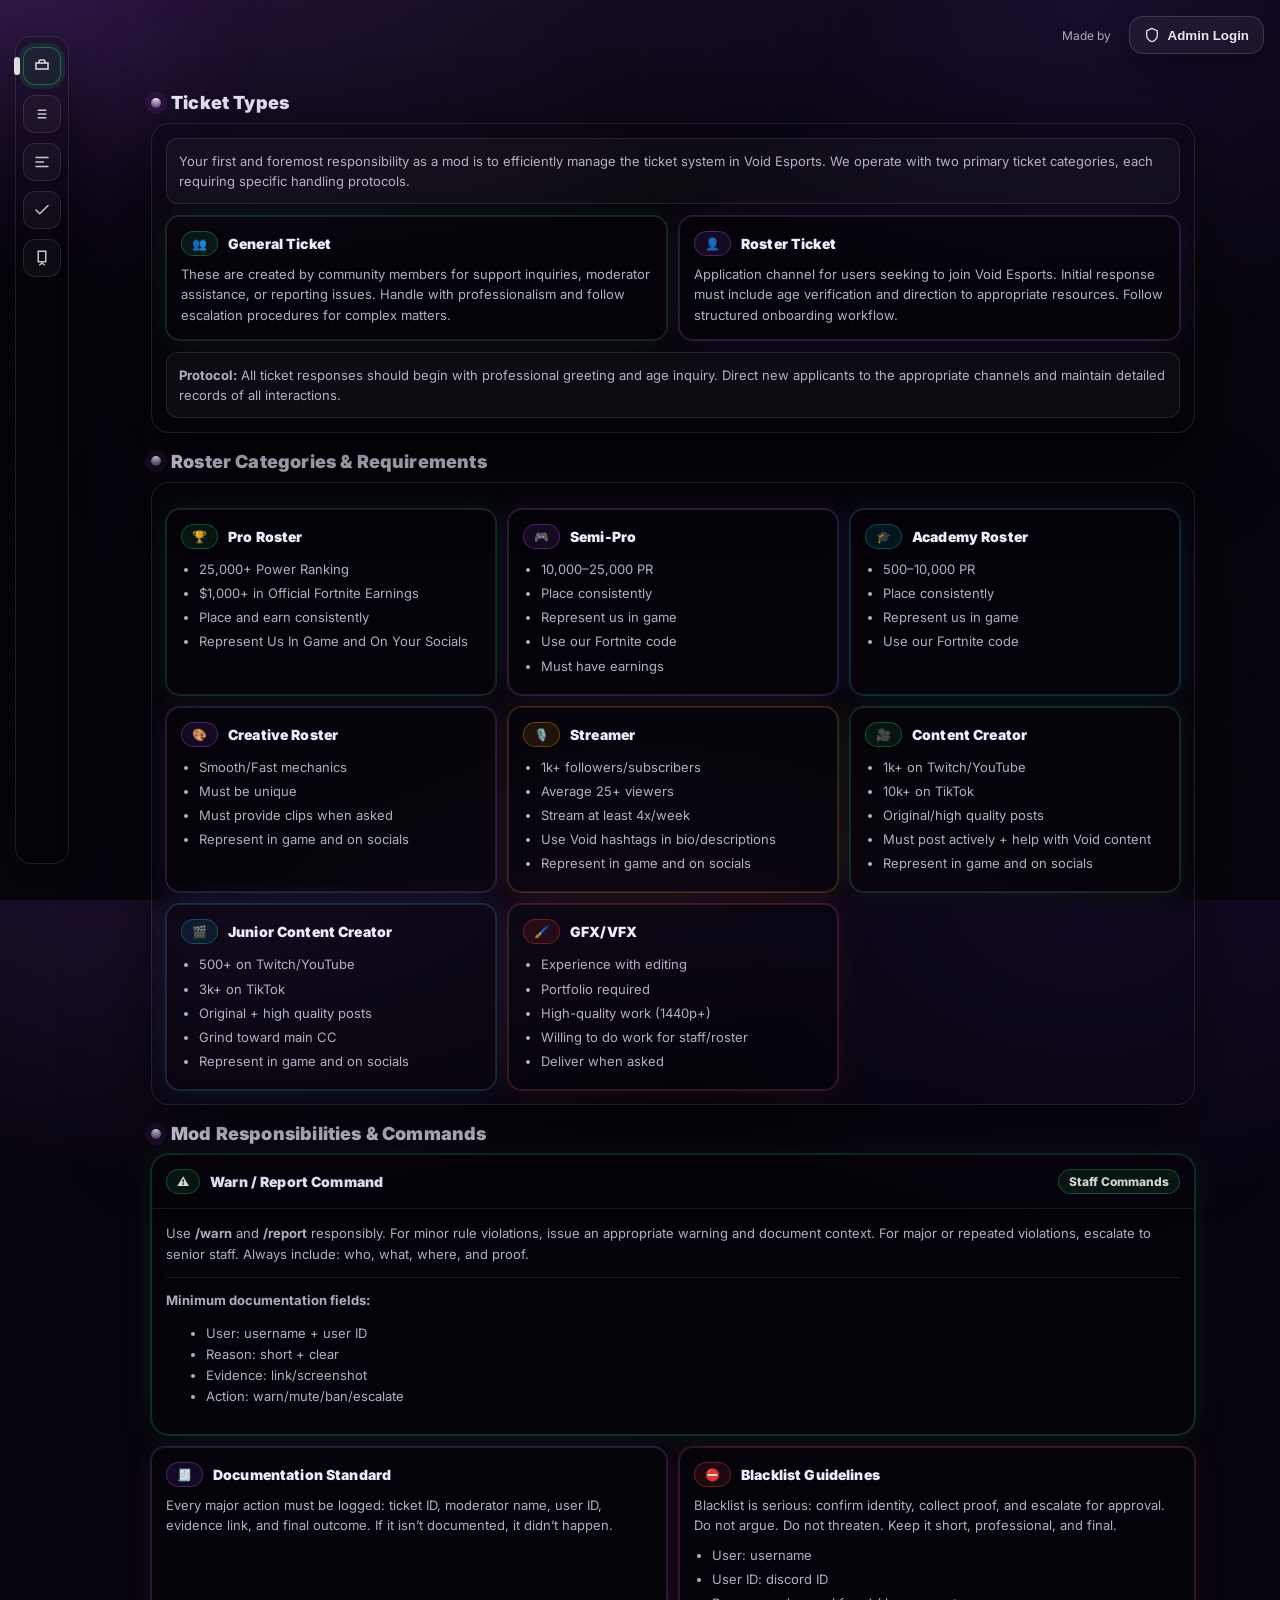
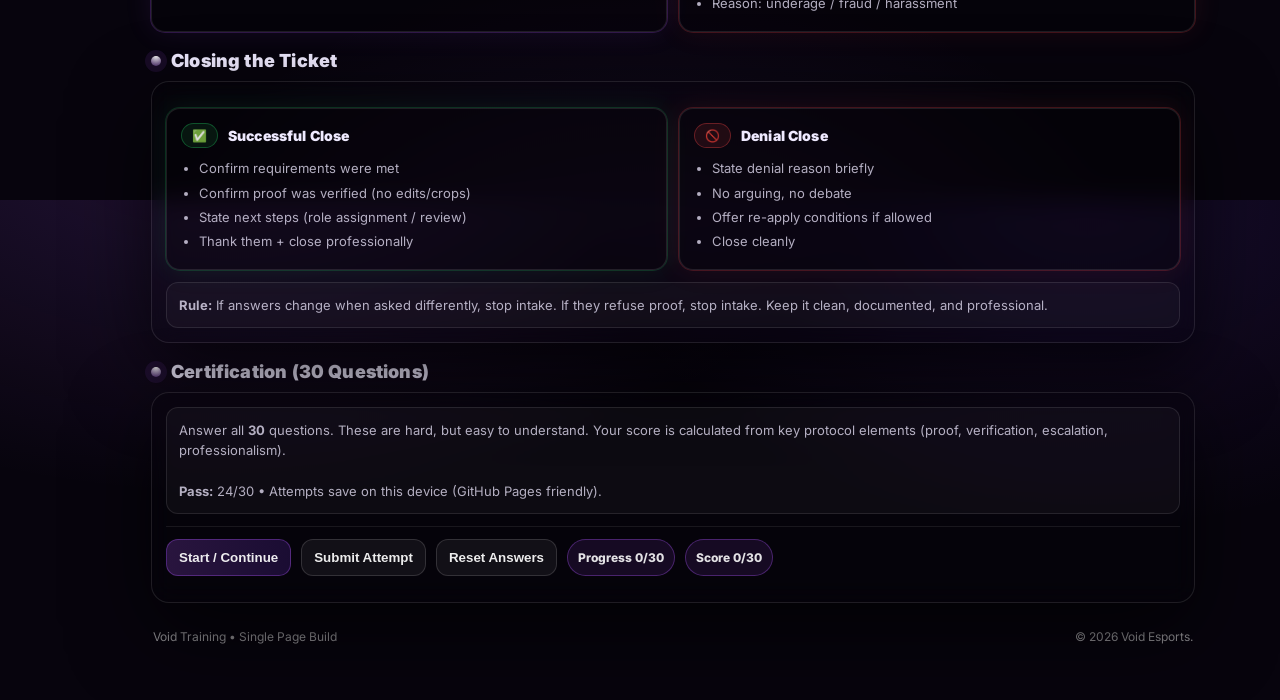
==== commit 0c9e2081: "Update index.html" ====
--- a/index.html
+++ b/index.html
@@ -1,288 +1,1300 @@
-<!DOCTYPE html>
+<!doctype html>
 <html lang="en">
 <head>
-<meta charset="UTF-8">
-<meta name="viewport" content="width=device-width, initial-scale=1.0">
-
-<title>Void Mod Training</title>
-
-<link href="https://fonts.googleapis.com/css2?family=Inter:wght@300;400;500;700;900&display=swap" rel="stylesheet">
-
-<style>
-
-*{
-box-sizing:border-box;
-margin:0;
-padding:0;
-font-family:'Inter',sans-serif;
-}
-
-body{
-background:#07040d;
-color:white;
-overflow-x:hidden;
-}
-
-/* background glow */
-
-body::before{
-content:"";
-position:fixed;
-inset:0;
-background:
-radial-gradient(circle at 20% 10%,rgba(168,85,247,.2),transparent 40%),
-radial-gradient(circle at 80% 0%,rgba(124,58,237,.15),transparent 40%),
-radial-gradient(circle at 50% 120%,rgba(168,85,247,.12),transparent 60%);
-z-index:-2;
-}
-
-/* grid lines */
-
-.grid{
-position:fixed;
-inset:0;
-background:
-linear-gradient(rgba(255,255,255,.04) 1px,transparent 1px),
-linear-gradient(90deg,rgba(255,255,255,.04) 1px,transparent 1px);
-background-size:60px 60px;
-opacity:.4;
-z-index:-1;
-}
-
-/* cursor glow */
-
-.cursor{
-width:400px;
-height:400px;
-position:fixed;
-border-radius:50%;
-pointer-events:none;
-background:radial-gradient(circle,rgba(168,85,247,.25),transparent 60%);
-filter:blur(80px);
-transform:translate(-50%,-50%);
-}
-
-/* main container */
-
-.container{
-max-width:1300px;
-margin:auto;
-padding:40px 30px;
-}
-
-/* header */
-
-.header{
-display:flex;
-justify-content:space-between;
-align-items:center;
-margin-bottom:60px;
-}
-
-.logo{
-font-weight:900;
-font-size:24px;
-background:linear-gradient(90deg,#a855f7,#7c3aed);
--webkit-background-clip:text;
-color:transparent;
-}
-
-.button{
-padding:10px 18px;
-border-radius:12px;
-border:1px solid rgba(255,255,255,.15);
-background:rgba(255,255,255,.05);
-cursor:pointer;
-transition:.3s;
-}
-
-.button:hover{
-transform:translateY(-2px);
-border-color:#a855f7;
-}
-
-/* hero */
-
-.hero{
-text-align:center;
-margin-bottom:80px;
-}
-
-.hero h1{
-font-size:48px;
-margin-bottom:20px;
-font-weight:900;
-}
-
-.hero p{
-color:#c7c4d8;
-max-width:700px;
-margin:auto;
-}
-
-/* glass panel */
-
-.panel{
-background:rgba(255,255,255,.05);
-border:1px solid rgba(255,255,255,.12);
-border-radius:20px;
-padding:30px;
-backdrop-filter:blur(10px);
-box-shadow:0 30px 80px rgba(0,0,0,.6);
-margin-bottom:30px;
-}
-
-/* cards */
-
-.cards{
-display:grid;
-grid-template-columns:repeat(4,1fr);
-gap:20px;
-margin-top:20px;
-}
-
-.card{
-background:rgba(0,0,0,.25);
-padding:20px;
-border-radius:16px;
-border:1px solid rgba(255,255,255,.1);
-transition:.3s;
-}
-
-.card:hover{
-transform:translateY(-4px);
-border-color:#a855f7;
-}
-
-.card h3{
-font-size:14px;
-margin-bottom:10px;
-}
-
-.card p{
-font-size:13px;
-color:#c7c4d8;
-}
-
-/* training text */
-
-.training p{
-margin-bottom:16px;
-color:#c7c4d8;
-line-height:1.6;
-}
-
-/* question box */
-
-.question{
-margin-top:30px;
-padding:20px;
-border-radius:16px;
-background:rgba(0,0,0,.3);
-border:1px solid rgba(255,255,255,.1);
-}
-
-textarea{
-width:100%;
-margin-top:12px;
-padding:12px;
-border-radius:10px;
-background:rgba(0,0,0,.4);
-border:1px solid rgba(255,255,255,.15);
-color:white;
-resize:vertical;
-min-height:120px;
-}
-
-.submit{
-margin-top:16px;
-background:linear-gradient(90deg,#a855f7,#7c3aed);
-border:none;
-padding:12px 18px;
-border-radius:12px;
-font-weight:700;
-cursor:pointer;
-}
-
-</style>
+  <meta charset="utf-8" />
+  <meta name="viewport" content="width=device-width,initial-scale=1" />
+  <title>Void Training — Mod Certification</title>
+  <meta name="color-scheme" content="dark" />
+
+  <link rel="preconnect" href="https://fonts.googleapis.com">
+  <link rel="preconnect" href="https://fonts.gstatic.com" crossorigin>
+  <link href="https://fonts.googleapis.com/css2?family=Inter:wght@300;400;500;650;800;900&display=swap" rel="stylesheet">
+
+  <style>
+    :root{
+      --bg:#07040d;
+      --panel: rgba(255,255,255,.05);
+      --panel2: rgba(255,255,255,.07);
+      --stroke: rgba(255,255,255,.10);
+      --stroke2: rgba(255,255,255,.14);
+      --text:#efeaff;
+      --muted: rgba(239,234,255,.74);
+      --muted2: rgba(239,234,255,.58);
+
+      --purple:#a855f7;
+      --purple2:#7c3aed;
+
+      --green:#22c55e;
+      --cyan:#06b6d4;
+      --yellow:#f59e0b;
+      --red:#ef4444;
+
+      --radius: 18px;
+      --radius2: 14px;
+      --shadow: 0 28px 80px rgba(0,0,0,.65);
+
+      --mono: ui-monospace, SFMono-Regular, Menlo, Monaco, Consolas, "Liberation Mono", "Courier New", monospace;
+    }
+
+    *{ box-sizing:border-box; }
+    html,body{ height:100%; }
+    body{
+      margin:0;
+      font-family: Inter, system-ui, -apple-system, Segoe UI, Roboto, Helvetica, Arial, sans-serif;
+      background:
+        radial-gradient(1200px 700px at 18% -10%, rgba(168,85,247,.18), transparent 55%),
+        radial-gradient(900px 600px at 85% 0%, rgba(124,58,237,.14), transparent 55%),
+        radial-gradient(900px 700px at 50% 120%, rgba(168,85,247,.10), transparent 60%),
+        var(--bg);
+      color: var(--text);
+      overflow-x:hidden;
+    }
+
+    /* subtle scan + noise */
+    .noise{
+      position:fixed; inset:0;
+      pointer-events:none;
+      opacity:.08;
+      mix-blend-mode: overlay;
+      background-image:url("data:image/svg+xml,%3Csvg xmlns='http://www.w3.org/2000/svg' width='180' height='180'%3E%3Cfilter id='n'%3E%3CfeTurbulence type='fractalNoise' baseFrequency='.75' numOctaves='3' stitchTiles='stitch'/%3E%3C/filter%3E%3Crect width='180' height='180' filter='url(%23n)' opacity='.7'/%3E%3C/svg%3E");
+      background-size:180px 180px;
+      z-index:1;
+    }
+
+    .scan{
+      position:fixed; inset:0;
+      pointer-events:none;
+      opacity:.10;
+      background: linear-gradient(180deg, transparent 0%, rgba(255,255,255,.06) 50%, transparent 100%);
+      transform: translateY(-60%);
+      animation: scan 9s linear infinite;
+      z-index:1;
+    }
+    @keyframes scan{
+      0%{ transform: translateY(-60%); }
+      100%{ transform: translateY(160%); }
+    }
+
+    /* neon grid lines (expensive feel) */
+    .grid{
+      position:fixed; inset:0;
+      pointer-events:none;
+      opacity:.25;
+      background:
+        linear-gradient(rgba(255,255,255,.05) 1px, transparent 1px),
+        linear-gradient(90deg, rgba(255,255,255,.05) 1px, transparent 1px);
+      background-size: 64px 64px;
+      mask-image: radial-gradient(circle at 40% 20%, black 0%, black 35%, transparent 70%);
+      z-index:0;
+    }
+
+    /* cursor glow */
+    .cursor{
+      position:fixed;
+      width:520px; height:520px;
+      border-radius:999px;
+      pointer-events:none;
+      background: radial-gradient(circle, rgba(168,85,247,.22), transparent 62%);
+      filter: blur(60px);
+      transform: translate(-50%,-50%);
+      opacity:.95;
+      z-index:0;
+    }
+
+    .app{
+      position:relative;
+      z-index:2;
+      display:flex;
+      min-height:100vh;
+    }
+
+    /* left icon rail (matches your original vibe) */
+    .railWrap{
+      position:sticky;
+      top:18px;
+      height: calc(100vh - 36px);
+      padding:18px 14px;
+      width:84px;
+      display:flex;
+      justify-content:center;
+    }
+
+    .rail{
+      width:54px;
+      border-radius: 16px;
+      border:1px solid var(--stroke);
+      background: rgba(0,0,0,.22);
+      backdrop-filter: blur(12px);
+      box-shadow: 0 18px 60px rgba(0,0,0,.55);
+      padding:10px 8px;
+      display:flex;
+      flex-direction:column;
+      gap:10px;
+      align-items:center;
+    }
+
+    .navBtn{
+      width:38px; height:38px;
+      border-radius: 12px;
+      border:1px solid rgba(255,255,255,.10);
+      background: rgba(255,255,255,.03);
+      display:grid;
+      place-items:center;
+      cursor:pointer;
+      transition: transform .18s ease, border-color .18s ease, background .18s ease;
+      position:relative;
+      user-select:none;
+    }
+
+    .navBtn:hover{
+      transform: translateY(-2px);
+      border-color: rgba(168,85,247,.35);
+      background: rgba(168,85,247,.08);
+    }
+
+    .navBtn.active{
+      border-color: rgba(34,197,94,.45);
+      background: rgba(34,197,94,.10);
+      box-shadow: 0 0 0 4px rgba(34,197,94,.12);
+    }
+
+    .navBtn .dot{
+      position:absolute;
+      left:-10px;
+      width:6px; height:18px;
+      border-radius:999px;
+      background: rgba(255,255,255,.85);
+      opacity:0;
+      transition: opacity .18s ease;
+    }
+    .navBtn.active .dot{ opacity:1; }
+
+    .navBtn svg{ opacity:.90; }
+    .navBtn.active svg{ opacity:1; }
+
+    .content{
+      flex:1;
+      padding:18px 18px 50px 0;
+    }
+
+    /* top right admin button */
+    .topActions{
+      position:fixed;
+      top:16px; right:16px;
+      z-index:20;
+      display:flex;
+      gap:10px;
+      align-items:center;
+    }
+    .smallTag{
+      font-size:12px;
+      color: rgba(255,255,255,.65);
+      margin-right:8px;
+    }
+    .btn{
+      border:1px solid rgba(255,255,255,.14);
+      background: rgba(255,255,255,.05);
+      color: rgba(255,255,255,.90);
+      padding:10px 14px;
+      border-radius: 14px;
+      cursor:pointer;
+      transition: transform .18s ease, border-color .18s ease, background .18s ease;
+      font-weight:700;
+      display:inline-flex;
+      align-items:center;
+      gap:8px;
+      box-shadow: 0 10px 30px rgba(0,0,0,.35);
+      backdrop-filter: blur(10px);
+    }
+    .btn:hover{
+      transform: translateY(-2px);
+      border-color: rgba(168,85,247,.35);
+    }
+    .btn.primary{
+      background: linear-gradient(90deg, rgba(168,85,247,.22), rgba(124,58,237,.18));
+      border-color: rgba(168,85,247,.35);
+    }
+
+    /* main container width */
+    .wrap{
+      max-width: 1080px;
+      margin: 0 auto;
+      padding: 56px 18px 0 18px; /* top padding so it sits under the top action */
+    }
+
+    .section{
+      margin-top: 18px;
+    }
+
+    .hTitle{
+      display:flex;
+      align-items:center;
+      gap:10px;
+      font-size: 18px;
+      font-weight: 900;
+      letter-spacing: .01em;
+      margin: 0 0 10px;
+    }
+    .hTitle .chip{
+      width:10px; height:10px; border-radius:999px;
+      background: radial-gradient(circle at top, rgba(255,255,255,.95), rgba(168,85,247,.35));
+      box-shadow: 0 0 0 6px rgba(168,85,247,.10);
+    }
+
+    .panel{
+      border-radius: var(--radius);
+      border:1px solid var(--stroke);
+      background: rgba(0,0,0,.18);
+      backdrop-filter: blur(12px);
+      box-shadow: var(--shadow);
+      overflow:hidden;
+    }
+
+    .panelInner{
+      padding: 14px;
+    }
+
+    .note{
+      border:1px solid rgba(255,255,255,.10);
+      background: rgba(255,255,255,.03);
+      border-radius: 12px;
+      padding: 12px 12px;
+      color: var(--muted);
+      font-size: 13px;
+      line-height: 1.55;
+    }
+
+    .grid2{
+      margin-top:12px;
+      display:grid;
+      grid-template-columns: 1fr 1fr;
+      gap: 12px;
+    }
+
+    .grid3{
+      margin-top:12px;
+      display:grid;
+      grid-template-columns: 1fr 1fr 1fr;
+      gap: 12px;
+    }
+
+    .card{
+      border-radius: 14px;
+      border: 1px solid rgba(255,255,255,.10);
+      background: rgba(0,0,0,.22);
+      padding: 14px;
+      position:relative;
+      overflow:hidden;
+      transition: transform .18s ease, border-color .18s ease;
+    }
+    .card:hover{
+      transform: translateY(-2px);
+      border-color: rgba(168,85,247,.30);
+    }
+
+    /* neon edge cards (matches your original: green/purple/red) */
+    .edge{
+      position:absolute; inset:-1px;
+      pointer-events:none;
+      opacity:.85;
+      filter: blur(.2px);
+      border-radius: 16px;
+      mask-image: linear-gradient(#000 0 0);
+    }
+    .card.edgeGreen{ box-shadow: 0 0 0 1px rgba(34,197,94,.20), 0 0 28px rgba(34,197,94,.10); }
+    .card.edgePurple{ box-shadow: 0 0 0 1px rgba(168,85,247,.22), 0 0 28px rgba(168,85,247,.10); }
+    .card.edgeRed{ box-shadow: 0 0 0 1px rgba(239,68,68,.22), 0 0 28px rgba(239,68,68,.10); }
+    .card.edgeCyan{ box-shadow: 0 0 0 1px rgba(6,182,212,.22), 0 0 28px rgba(6,182,212,.10); }
+    .card.edgeYellow{ box-shadow: 0 0 0 1px rgba(245,158,11,.22), 0 0 28px rgba(245,158,11,.10); }
+
+    .cardTop{
+      display:flex;
+      gap:10px;
+      align-items:center;
+      justify-content:space-between;
+      margin-bottom: 8px;
+    }
+    .cardTopLeft{
+      display:flex; align-items:center; gap:10px;
+    }
+    .badge{
+      display:inline-flex;
+      align-items:center;
+      gap:6px;
+      padding: 4px 10px;
+      border-radius:999px;
+      font-size: 12px;
+      font-weight: 800;
+      border:1px solid rgba(255,255,255,.12);
+      background: rgba(255,255,255,.04);
+      color: rgba(255,255,255,.88);
+      white-space:nowrap;
+    }
+    .badge.green{ border-color: rgba(34,197,94,.35); background: rgba(34,197,94,.10); }
+    .badge.purple{ border-color: rgba(168,85,247,.35); background: rgba(168,85,247,.10); }
+    .badge.red{ border-color: rgba(239,68,68,.35); background: rgba(239,68,68,.10); }
+    .badge.cyan{ border-color: rgba(6,182,212,.35); background: rgba(6,182,212,.10); }
+    .badge.yellow{ border-color: rgba(245,158,11,.35); background: rgba(245,158,11,.10); }
+
+    .card h4{
+      margin:0;
+      font-size: 14px;
+      font-weight: 900;
+      letter-spacing:.01em;
+    }
+    .card p{
+      margin: 0;
+      color: var(--muted);
+      font-size: 13px;
+      line-height: 1.55;
+    }
+    .card ul{
+      margin: 10px 0 0;
+      padding-left: 18px;
+      color: var(--muted);
+      font-size: 13px;
+      line-height: 1.55;
+    }
+    .card li{ margin: 4px 0; }
+
+    .protocol{
+      margin-top: 12px;
+      border-radius: 12px;
+      border:1px solid rgba(255,255,255,.10);
+      background: rgba(255,255,255,.03);
+      padding: 12px;
+      color: var(--muted);
+      font-size: 13px;
+      line-height: 1.55;
+    }
+
+    /* big command panel like your “Warn / Report Command” */
+    .bigPanel{
+      border-radius: var(--radius);
+      border:1px solid rgba(34,197,94,.25);
+      background: rgba(0,0,0,.22);
+      box-shadow: 0 0 0 1px rgba(34,197,94,.18), 0 0 34px rgba(34,197,94,.10);
+      overflow:hidden;
+    }
+    .bigPanelHead{
+      padding: 14px 14px;
+      border-bottom: 1px solid rgba(255,255,255,.08);
+      display:flex;
+      align-items:center;
+      justify-content:space-between;
+      gap:12px;
+    }
+    .bigPanelHead h4{
+      margin:0;
+      font-size: 14px;
+      font-weight: 900;
+      letter-spacing:.01em;
+      display:flex;
+      align-items:center;
+      gap:10px;
+    }
+    .bigPanelBody{
+      padding: 14px;
+      color: var(--muted);
+      font-size: 13px;
+      line-height: 1.6;
+    }
+
+    /* certification */
+    .qa{
+      margin-top: 12px;
+      display:grid;
+      gap: 12px;
+    }
+    .qbox{
+      border-radius: 14px;
+      border:1px solid rgba(255,255,255,.10);
+      background: rgba(0,0,0,.22);
+      padding: 14px;
+    }
+    .qTop{
+      display:flex;
+      align-items:flex-start;
+      justify-content:space-between;
+      gap: 10px;
+      margin-bottom: 10px;
+    }
+    .qMeta{
+      color: var(--muted2);
+      font-size: 12px;
+      line-height: 1.35;
+    }
+    .qMeta b{ color: var(--text); }
+    textarea{
+      width:100%;
+      min-height: 110px;
+      resize: vertical;
+      padding: 12px 12px;
+      border-radius: 12px;
+      border:1px solid rgba(255,255,255,.12);
+      background: rgba(0,0,0,.26);
+      color: rgba(255,255,255,.90);
+      outline:none;
+      line-height: 1.5;
+      font-size: 13px;
+    }
+    textarea:focus{
+      border-color: rgba(168,85,247,.35);
+      box-shadow: 0 0 0 4px rgba(168,85,247,.10);
+    }
+
+    .rowBtns{
+      display:flex;
+      gap:10px;
+      flex-wrap:wrap;
+      margin-top: 12px;
+    }
+
+    .miniBtn{
+      border:1px solid rgba(255,255,255,.14);
+      background: rgba(255,255,255,.05);
+      color: rgba(255,255,255,.92);
+      padding: 10px 12px;
+      border-radius: 12px;
+      cursor:pointer;
+      font-weight: 850;
+      transition: transform .18s ease, border-color .18s ease;
+    }
+    .miniBtn:hover{
+      transform: translateY(-2px);
+      border-color: rgba(168,85,247,.35);
+    }
+    .miniBtn.primary{
+      background: linear-gradient(90deg, rgba(168,85,247,.22), rgba(124,58,237,.18));
+      border-color: rgba(168,85,247,.35);
+    }
+
+    .divider{
+      height:1px;
+      background: rgba(255,255,255,.08);
+      margin: 12px 0;
+    }
+
+    .footer{
+      margin-top: 20px;
+      color: rgba(255,255,255,.55);
+      font-size: 12px;
+      display:flex;
+      justify-content:space-between;
+      gap:10px;
+      padding: 6px 2px;
+    }
+
+    /* modal */
+    .modalBackdrop{
+      position:fixed; inset:0;
+      background: rgba(0,0,0,.65);
+      display:none;
+      align-items:center;
+      justify-content:center;
+      z-index:50;
+      padding: 18px;
+    }
+    .modal{
+      width:min(920px, 100%);
+      border-radius: 18px;
+      border:1px solid rgba(255,255,255,.14);
+      background: rgba(10,8,20,.88);
+      backdrop-filter: blur(14px);
+      box-shadow: 0 30px 90px rgba(0,0,0,.75);
+      overflow:hidden;
+    }
+    .modalHead{
+      padding: 14px 14px;
+      border-bottom: 1px solid rgba(255,255,255,.08);
+      display:flex;
+      align-items:center;
+      justify-content:space-between;
+      gap:10px;
+    }
+    .modalHead h3{ margin:0; font-size: 14px; font-weight: 950; }
+    .modalBody{ padding: 14px; color: var(--muted); font-size: 13px; line-height: 1.6; }
+    .modalClose{
+      border:1px solid rgba(255,255,255,.14);
+      background: rgba(255,255,255,.05);
+      color: rgba(255,255,255,.92);
+      padding: 8px 10px;
+      border-radius: 12px;
+      cursor:pointer;
+      font-weight: 900;
+    }
+    .field{
+      margin-top: 10px;
+      display:flex;
+      gap:10px;
+      flex-wrap:wrap;
+    }
+    input{
+      flex:1;
+      min-width: 240px;
+      padding: 12px 12px;
+      border-radius: 12px;
+      border:1px solid rgba(255,255,255,.12);
+      background: rgba(0,0,0,.26);
+      color: rgba(255,255,255,.92);
+      outline:none;
+      font-size: 13px;
+    }
+    input:focus{
+      border-color: rgba(168,85,247,.35);
+      box-shadow: 0 0 0 4px rgba(168,85,247,.10);
+    }
+    .attempt{
+      border:1px solid rgba(255,255,255,.10);
+      background: rgba(0,0,0,.22);
+      border-radius: 14px;
+      padding: 12px;
+      margin-top: 12px;
+    }
+    details summary{
+      cursor:pointer;
+      color: rgba(255,255,255,.90);
+      font-weight: 900;
+    }
+
+    @media (max-width: 920px){
+      .grid2{ grid-template-columns: 1fr; }
+      .grid3{ grid-template-columns: 1fr; }
+      .topActions{ right: 12px; top: 12px; }
+      .wrap{ padding-top: 64px; }
+    }
+  </style>
 </head>
 
 <body>
-
-<div class="grid"></div>
-<div class="cursor"></div>
-
-<div class="container">
-
-<div class="header">
-<div class="logo">VOID MOD TRAINING</div>
-<button class="button">Certification</button>
-</div>
-
-<div class="hero">
-<h1>Void Staff Certification</h1>
-<p>
-Comprehensive certification program for Void Esports moderators.
-Master ticket handling, roster verification, and professional moderation.
-</p>
-</div>
-
-<div class="panel">
-
-<h2>Ticket System Training</h2>
-
-<div class="training">
-
-<p>
-Moderators manage the ticket system. Every applicant must follow verification procedures.
-</p>
-
-<p>
-You must always ask:
-</p>
-
-<p>
-Age → Role → Proof → Verification → Escalation
-</p>
-
-<p>
-Never approve someone without proof.
-</p>
-
-</div>
-
-</div>
-
-<div class="panel">
-
-<h2>Practice Question</h2>
-
-<div class="question">
-
-<b>A user opens a ticket saying "I want to join Void."</b>
-
-<textarea placeholder="Write your response as a moderator"></textarea>
-
-<button class="submit">Submit Response</button>
-
-</div>
-
-</div>
-
-</div>
-
-<script>
-
-/* cursor glow */
-
-const cursor=document.querySelector(".cursor")
-
-document.addEventListener("mousemove",e=>{
-cursor.style.left=e.clientX+"px"
-cursor.style.top=e.clientY+"px"
-})
-
-</script>
-
+  <div class="cursor" id="cursor"></div>
+  <div class="grid"></div>
+  <div class="scan"></div>
+  <div class="noise"></div>
+
+  <!-- top right -->
+  <div class="topActions">
+    <span class="smallTag">Made by</span>
+    <button class="btn" id="adminBtn">
+      <!-- shield icon -->
+      <svg width="16" height="16" viewBox="0 0 24 24" fill="none"><path d="M12 2l8 4v6c0 5-3.4 9.4-8 10-4.6-.6-8-5-8-10V6l8-4z" stroke="rgba(255,255,255,.85)" stroke-width="2"/></svg>
+      Admin Login
+    </button>
+  </div>
+
+  <div class="app">
+    <!-- left icon rail -->
+    <div class="railWrap">
+      <div class="rail">
+        <div class="navBtn active" data-target="secTickets" title="Ticket Types">
+          <div class="dot"></div>
+          <svg width="18" height="18" viewBox="0 0 24 24" fill="none"><path d="M4 8h16v8H4V8z" stroke="rgba(255,255,255,.85)" stroke-width="2"/><path d="M8 8V6a2 2 0 0 1 2-2h4a2 2 0 0 1 2 2v2" stroke="rgba(255,255,255,.85)" stroke-width="2"/></svg>
+        </div>
+
+        <div class="navBtn" data-target="secRoster" title="Roster Requirements">
+          <div class="dot"></div>
+          <svg width="18" height="18" viewBox="0 0 24 24" fill="none"><path d="M7 7h10M7 12h10M7 17h10" stroke="rgba(255,255,255,.85)" stroke-width="2" stroke-linecap="round"/></svg>
+        </div>
+
+        <div class="navBtn" data-target="secCommands" title="Mod Commands">
+          <div class="dot"></div>
+          <svg width="18" height="18" viewBox="0 0 24 24" fill="none"><path d="M4 6h16M4 12h10M4 18h16" stroke="rgba(255,255,255,.85)" stroke-width="2" stroke-linecap="round"/></svg>
+        </div>
+
+        <div class="navBtn" data-target="secClose" title="Closing Tickets">
+          <div class="dot"></div>
+          <svg width="18" height="18" viewBox="0 0 24 24" fill="none"><path d="M20 6L9 17l-5-5" stroke="rgba(255,255,255,.85)" stroke-width="2" stroke-linecap="round" stroke-linejoin="round"/></svg>
+        </div>
+
+        <div class="navBtn" data-target="secCert" title="Certification (30 Questions)">
+          <div class="dot"></div>
+          <svg width="18" height="18" viewBox="0 0 24 24" fill="none"><path d="M7 3h10v14H7V3z" stroke="rgba(255,255,255,.85)" stroke-width="2"/><path d="M9 21l3-2 3 2" stroke="rgba(255,255,255,.85)" stroke-width="2" stroke-linecap="round"/></svg>
+        </div>
+      </div>
+    </div>
+
+    <!-- main content -->
+    <div class="content">
+      <div class="wrap">
+
+        <!-- SECTION: Ticket Types -->
+        <section class="section" id="secTickets">
+          <div class="hTitle"><span class="chip"></span> Ticket Types</div>
+
+          <div class="panel">
+            <div class="panelInner">
+              <div class="note">
+                Your first and foremost responsibility as a mod is to efficiently manage the ticket system in Void Esports.
+                We operate with two primary ticket categories, each requiring specific handling protocols.
+              </div>
+
+              <div class="grid2">
+                <div class="card edgeGreen">
+                  <div class="cardTop">
+                    <div class="cardTopLeft">
+                      <span class="badge green">👥</span>
+                      <h4>General Ticket</h4>
+                    </div>
+                  </div>
+                  <p>
+                    These are created by community members for support inquiries, moderator assistance, or reporting issues.
+                    Handle with professionalism and follow escalation procedures for complex matters.
+                  </p>
+                </div>
+
+                <div class="card edgePurple">
+                  <div class="cardTop">
+                    <div class="cardTopLeft">
+                      <span class="badge purple">👤</span>
+                      <h4>Roster Ticket</h4>
+                    </div>
+                  </div>
+                  <p>
+                    Application channel for users seeking to join Void Esports. Initial response must include age verification
+                    and direction to appropriate resources. Follow structured onboarding workflow.
+                  </p>
+                </div>
+              </div>
+
+              <div class="protocol">
+                <b>Protocol:</b> All ticket responses should begin with professional greeting and age inquiry. Direct new applicants to the appropriate channels and maintain detailed records of all interactions.
+              </div>
+            </div>
+          </div>
+        </section>
+
+        <!-- SECTION: Roster Requirements -->
+        <section class="section" id="secRoster">
+          <div class="hTitle"><span class="chip"></span> Roster Categories & Requirements</div>
+
+          <div class="panel">
+            <div class="panelInner">
+              <div class="grid3">
+                <div class="card edgeGreen">
+                  <div class="cardTop">
+                    <div class="cardTopLeft">
+                      <span class="badge green">🏆</span><h4>Pro Roster</h4>
+                    </div>
+                  </div>
+                  <ul>
+                    <li>25,000+ Power Ranking</li>
+                    <li>$1,000+ in Official Fortnite Earnings</li>
+                    <li>Place and earn consistently</li>
+                    <li>Represent Us In Game and On Your Socials</li>
+                  </ul>
+                </div>
+
+                <div class="card edgePurple">
+                  <div class="cardTop">
+                    <div class="cardTopLeft">
+                      <span class="badge purple">🎮</span><h4>Semi-Pro</h4>
+                    </div>
+                  </div>
+                  <ul>
+                    <li>10,000–25,000 PR</li>
+                    <li>Place consistently</li>
+                    <li>Represent us in game</li>
+                    <li>Use our Fortnite code</li>
+                    <li>Must have earnings</li>
+                  </ul>
+                </div>
+
+                <div class="card edgeCyan">
+                  <div class="cardTop">
+                    <div class="cardTopLeft">
+                      <span class="badge cyan">🎓</span><h4>Academy Roster</h4>
+                    </div>
+                  </div>
+                  <ul>
+                    <li>500–10,000 PR</li>
+                    <li>Place consistently</li>
+                    <li>Represent us in game</li>
+                    <li>Use our Fortnite code</li>
+                  </ul>
+                </div>
+
+                <div class="card edgePurple">
+                  <div class="cardTop">
+                    <div class="cardTopLeft">
+                      <span class="badge purple">🎨</span><h4>Creative Roster</h4>
+                    </div>
+                  </div>
+                  <ul>
+                    <li>Smooth/Fast mechanics</li>
+                    <li>Must be unique</li>
+                    <li>Must provide clips when asked</li>
+                    <li>Represent in game and on socials</li>
+                  </ul>
+                </div>
+
+                <div class="card edgeYellow">
+                  <div class="cardTop">
+                    <div class="cardTopLeft">
+                      <span class="badge yellow">🎙️</span><h4>Streamer</h4>
+                    </div>
+                  </div>
+                  <ul>
+                    <li>1k+ followers/subscribers</li>
+                    <li>Average 25+ viewers</li>
+                    <li>Stream at least 4x/week</li>
+                    <li>Use Void hashtags in bio/descriptions</li>
+                    <li>Represent in game and on socials</li>
+                  </ul>
+                </div>
+
+                <div class="card edgeGreen">
+                  <div class="cardTop">
+                    <div class="cardTopLeft">
+                      <span class="badge green">🎥</span><h4>Content Creator</h4>
+                    </div>
+                  </div>
+                  <ul>
+                    <li>1k+ on Twitch/YouTube</li>
+                    <li>10k+ on TikTok</li>
+                    <li>Original/high quality posts</li>
+                    <li>Must post actively + help with Void content</li>
+                    <li>Represent in game and on socials</li>
+                  </ul>
+                </div>
+
+                <div class="card edgeCyan">
+                  <div class="cardTop">
+                    <div class="cardTopLeft">
+                      <span class="badge cyan">🎬</span><h4>Junior Content Creator</h4>
+                    </div>
+                  </div>
+                  <ul>
+                    <li>500+ on Twitch/YouTube</li>
+                    <li>3k+ on TikTok</li>
+                    <li>Original + high quality posts</li>
+                    <li>Grind toward main CC</li>
+                    <li>Represent in game and on socials</li>
+                  </ul>
+                </div>
+
+                <div class="card edgeRed">
+                  <div class="cardTop">
+                    <div class="cardTopLeft">
+                      <span class="badge red">🖌️</span><h4>GFX/VFX</h4>
+                    </div>
+                  </div>
+                  <ul>
+                    <li>Experience with editing</li>
+                    <li>Portfolio required</li>
+                    <li>High-quality work (1440p+)</li>
+                    <li>Willing to do work for staff/roster</li>
+                    <li>Deliver when asked</li>
+                  </ul>
+                </div>
+              </div>
+            </div>
+          </div>
+        </section>
+
+        <!-- SECTION: Commands -->
+        <section class="section" id="secCommands">
+          <div class="hTitle"><span class="chip"></span> Mod Responsibilities & Commands</div>
+
+          <div class="bigPanel" style="margin-top:10px">
+            <div class="bigPanelHead">
+              <h4>
+                <span class="badge green">⚠️</span>
+                Warn / Report Command
+              </h4>
+              <span class="badge green">Staff Commands</span>
+            </div>
+            <div class="bigPanelBody">
+              Use <b>/warn</b> and <b>/report</b> responsibly. For minor rule violations, issue an appropriate warning and document context.
+              For major or repeated violations, escalate to senior staff. Always include: who, what, where, and proof.
+              <div class="divider"></div>
+              <b>Minimum documentation fields:</b>
+              <ul>
+                <li>User: username + user ID</li>
+                <li>Reason: short + clear</li>
+                <li>Evidence: link/screenshot</li>
+                <li>Action: warn/mute/ban/escalate</li>
+              </ul>
+            </div>
+          </div>
+
+          <div class="grid2" style="margin-top:12px">
+            <div class="card edgePurple">
+              <div class="cardTop">
+                <div class="cardTopLeft">
+                  <span class="badge purple">🧾</span>
+                  <h4>Documentation Standard</h4>
+                </div>
+              </div>
+              <p>
+                Every major action must be logged: ticket ID, moderator name, user ID, evidence link, and final outcome.
+                If it isn’t documented, it didn’t happen.
+              </p>
+            </div>
+
+            <div class="card edgeRed">
+              <div class="cardTop">
+                <div class="cardTopLeft">
+                  <span class="badge red">⛔</span>
+                  <h4>Blacklist Guidelines</h4>
+                </div>
+              </div>
+              <p>
+                Blacklist is serious: confirm identity, collect proof, and escalate for approval. Do not argue. Do not threaten.
+                Keep it short, professional, and final.
+              </p>
+              <ul>
+                <li>User: username</li>
+                <li>User ID: discord ID</li>
+                <li>Reason: underage / fraud / harassment</li>
+              </ul>
+            </div>
+          </div>
+        </section>
+
+        <!-- SECTION: Closing -->
+        <section class="section" id="secClose">
+          <div class="hTitle"><span class="chip"></span> Closing the Ticket</div>
+
+          <div class="panel">
+            <div class="panelInner">
+              <div class="grid2">
+                <div class="card edgeGreen">
+                  <div class="cardTop">
+                    <div class="cardTopLeft">
+                      <span class="badge green">✅</span><h4>Successful Close</h4>
+                    </div>
+                  </div>
+                  <ul>
+                    <li>Confirm requirements were met</li>
+                    <li>Confirm proof was verified (no edits/crops)</li>
+                    <li>State next steps (role assignment / review)</li>
+                    <li>Thank them + close professionally</li>
+                  </ul>
+                </div>
+
+                <div class="card edgeRed">
+                  <div class="cardTop">
+                    <div class="cardTopLeft">
+                      <span class="badge red">🚫</span><h4>Denial Close</h4>
+                    </div>
+                  </div>
+                  <ul>
+                    <li>State denial reason briefly</li>
+                    <li>No arguing, no debate</li>
+                    <li>Offer re-apply conditions if allowed</li>
+                    <li>Close cleanly</li>
+                  </ul>
+                </div>
+              </div>
+
+              <div class="protocol">
+                <b>Rule:</b> If answers change when asked differently, stop intake. If they refuse proof, stop intake. Keep it clean, documented, and professional.
+              </div>
+            </div>
+          </div>
+        </section>
+
+        <!-- SECTION: Certification -->
+        <section class="section" id="secCert">
+          <div class="hTitle"><span class="chip"></span> Certification (30 Questions)</div>
+
+          <div class="panel">
+            <div class="panelInner">
+              <div class="note">
+                Answer all <b>30</b> questions. These are hard, but easy to understand. Your score is calculated from key protocol elements (proof, verification, escalation, professionalism).
+                <br><br>
+                <b>Pass:</b> <span id="passLine">24/30</span> • Attempts save on this device (GitHub Pages friendly).
+              </div>
+
+              <div class="divider"></div>
+
+              <div class="rowBtns">
+                <button class="miniBtn primary" id="startBtn">Start / Continue</button>
+                <button class="miniBtn" id="submitBtn">Submit Attempt</button>
+                <button class="miniBtn" id="resetBtn">Reset Answers</button>
+                <span class="badge purple" id="progBadge">Progress 0/30</span>
+                <span class="badge green" id="scoreBadge">Score 0/30</span>
+              </div>
+
+              <div class="qa" id="qa"></div>
+            </div>
+          </div>
+
+          <div class="footer">
+            <div>Void Training • Single Page Build</div>
+            <div>© 2026 Void Esports.</div>
+          </div>
+        </section>
+
+      </div>
+    </div>
+  </div>
+
+  <!-- Admin modal -->
+  <div class="modalBackdrop" id="modalBack">
+    <div class="modal">
+      <div class="modalHead">
+        <h3>Admin Panel</h3>
+        <button class="modalClose" id="modalClose">Close</button>
+      </div>
+      <div class="modalBody" id="modalBody"></div>
+    </div>
+  </div>
+
+  <script>
+    /*********************
+      SETTINGS
+    *********************/
+    const ADMIN_PASSWORD = "STAFFACCESS";
+    const PASS = 24;
+
+    const KEYS = {
+      answers: "void_cert_answers_v1",
+      attempts: "void_cert_attempts_v1",
+      adminAuthed: "void_admin_authed_v1"
+    };
+
+    /*********************
+      CURSOR GLOW
+    *********************/
+    const cursor = document.getElementById("cursor");
+    window.addEventListener("mousemove", (e) => {
+      cursor.style.left = e.clientX + "px";
+      cursor.style.top = e.clientY + "px";
+    });
+
+    /*********************
+      SCROLL SPY NAV
+    *********************/
+    const navBtns = Array.from(document.querySelectorAll(".navBtn"));
+    navBtns.forEach(btn => {
+      btn.addEventListener("click", () => {
+        const id = btn.getAttribute("data-target");
+        document.getElementById(id).scrollIntoView({behavior:"smooth", block:"start"});
+      });
+    });
+
+    const sections = ["secTickets","secRoster","secCommands","secClose","secCert"]
+      .map(id => document.getElementById(id));
+
+    const io = new IntersectionObserver((entries) => {
+      // pick most visible
+      const visible = entries
+        .filter(e => e.isIntersecting)
+        .sort((a,b)=> b.intersectionRatio - a.intersectionRatio)[0];
+      if(!visible) return;
+      const id = visible.target.id;
+      navBtns.forEach(b => b.classList.toggle("active", b.getAttribute("data-target") === id));
+    }, {threshold:[0.15,0.25,0.35,0.45,0.55]});
+
+    sections.forEach(s => io.observe(s));
+
+    /*********************
+      30 HARD QUESTIONS (clear)
+    *********************/
+    const QUESTIONS = [
+      "A user opens a roster ticket and says: “I want to join.” Write your exact first response (include required checks).",
+      "A user claims 25k+ PR but refuses to send a tracker link. What do you do and how do you respond?",
+      "You receive a screenshot of earnings but it looks cropped. What verification steps do you take?",
+      "A Semi-Pro applicant has PR but no earnings. What do you say and what outcome happens?",
+      "A Pro applicant has earnings proof but their region doesn’t match the team’s eligibility rules. How do you handle it?",
+      "A Creative Roster applicant says they’re “unique” but provides no clips. What do you ask for?",
+      "A Content Creator has 10k TikTok followers but engagement is extremely low. What red flags do you check for?",
+      "A streamer meets follower requirements but streams 1x/week. Do they qualify? Explain your response.",
+      "A Junior Content Creator wants to be upgraded immediately. What standard do you apply?",
+      "A GFX/VFX applicant has a portfolio but most work is 1080p. What do you do?",
+      "An applicant tries to pressure you: “Just let me in, I know the owner.” What do you say?",
+      "Explain the Anti-Fake Verification Rule in one sentence, then show how you’d apply it in a ticket.",
+      "A user changes their age answer when asked twice. What is the correct action and why?",
+      "A user gets aggressive in a ticket after being denied. How do you close the ticket professionally?",
+      "Someone submits a tracker link that doesn’t match their in-game name. What do you do?",
+      "List the minimum fields you must document for a serious moderation action (warn/report).",
+      "When should you escalate a ticket to senior staff instead of handling it alone?",
+      "A report comes in with no proof, only claims. What do you ask for and how do you proceed?",
+      "You suspect bought followers. Name 3 checks you do before approving a creator.",
+      "How do you handle a roster applicant who is qualified but refuses to represent Void on socials?",
+      "A Pro applicant provides “unofficial” earnings screenshots. What’s the correct requirement for earnings proof?",
+      "A Creative applicant submits reused clips from another player. What is your response and action?",
+      "A user asks for exceptions to requirements. What’s the policy response?",
+      "A moderator forgot to log a decision. How do you fix it and prevent it next time?",
+      "What is the correct denial protocol wording style (tone + structure)? Give an example.",
+      "How do you verify authenticity of screenshots without being rude?",
+      "A ticket is inactive for hours. What do you do (follow-up + close procedure)?",
+      "A user applies for multiple roles at once. How do you organize the intake and decision?",
+      "Define “Verified Only” in practical terms for roster decisions.",
+      "Write your closing message for a successful roster approval (include next steps)."
+    ];
+
+    // Keyword scoring per question: each question expects certain “protocol pillars”
+    // This keeps it “hard but understandable” and still auto-scorable on GitHub Pages.
+    const PILLARS = [
+      ["hello","hi","greetings"],           // professionalism / greeting
+      ["age","old"],                        // age check
+      ["proof","tracker","link","clips","portfolio","earnings","screenshot"], // proof
+      ["verify","verification","confirm","check"], // verification
+      ["document","log","record"],          // documentation
+      ["escalate","senior","ops","operations","lead"], // escalation
+      ["deny","denial","not qualify","cannot"], // denial clarity
+      ["represent","social","hashtags","code"] // representation / branding
+    ];
+
+    function norm(s){ return (s||"").toLowerCase(); }
+
+    // per-question scoring: require 3–5 pillars depending on the question
+    // (keeps it “very hard”)
+    const REQS = QUESTIONS.map((_,i)=>{
+      // default
+      let need = [2,3,4]; // proof + verify + document baseline
+      if(i === 0) need = [0,1,2,3]; // greeting + age + proof + verify
+      if([1,2,3,4,10,12,13,14,20,21,22,23,24,25,26].includes(i)) need = [2,3,5,6]; // proof+verify+escalate+deny
+      if([6,7,8,9,18,19].includes(i)) need = [2,3,7,5]; // proof+verify+branding+escalate
+      if([15,16,17].includes(i)) need = [4,5,2]; // document + escalate + proof
+      if([29].includes(i)) need = [0,2,4,5]; // greeting + proof + document + escalate
+      return Array.from(new Set(need));
+    });
+
+    function scoreAnswer(i, ans){
+      const a = norm(ans);
+      const req = REQS[i];
+      let ok = 0;
+      for(const pillarIndex of req){
+        const words = PILLARS[pillarIndex];
+        if(words.some(w => a.includes(w))) ok++;
+      }
+      // question counts as correct if they hit all required pillars
+      return ok >= req.length ? 1 : 0;
+    }
+
+    function loadAnswers(){
+      try{ return JSON.parse(localStorage.getItem(KEYS.answers) || "[]"); }catch{ return []; }
+    }
+    function saveAnswers(arr){
+      localStorage.setItem(KEYS.answers, JSON.stringify(arr));
+    }
+    function loadAttempts(){
+      try{ return JSON.parse(localStorage.getItem(KEYS.attempts) || "[]"); }catch{ return []; }
+    }
+    function saveAttempts(arr){
+      localStorage.setItem(KEYS.attempts, JSON.stringify(arr));
+    }
+
+    let answers = loadAnswers();
+    if(!Array.isArray(answers) || answers.length !== QUESTIONS.length){
+      answers = Array(QUESTIONS.length).fill("");
+      saveAnswers(answers);
+    }
+
+    const qa = document.getElementById("qa");
+    const progBadge = document.getElementById("progBadge");
+    const scoreBadge = document.getElementById("scoreBadge");
+    document.getElementById("passLine").textContent = `${PASS}/30`;
+
+    function calc(){
+      let filled = 0;
+      let score = 0;
+      for(let i=0;i<QUESTIONS.length;i++){
+        if((answers[i]||"").trim().length) filled++;
+        score += scoreAnswer(i, answers[i]);
+      }
+      progBadge.textContent = `Progress ${filled}/30`;
+      scoreBadge.textContent = `Score ${score}/30`;
+      scoreBadge.className = "badge " + (score >= PASS ? "green" : "purple");
+      return {filled, score};
+    }
+
+    function renderQuestions(){
+      qa.innerHTML = "";
+      for(let i=0;i<QUESTIONS.length;i++){
+        const earned = scoreAnswer(i, answers[i]);
+        const badgeClass = earned ? "green" : ((answers[i]||"").trim() ? "yellow" : "purple");
+        const badgeText = earned ? "Meets standard" : ((answers[i]||"").trim() ? "Missing protocol" : "Not answered");
+
+        const box = document.createElement("div");
+        box.className = "qbox";
+        box.innerHTML = `
+          <div class="qTop">
+            <div class="qMeta"><b>Q${i+1}.</b> ${escapeHtml(QUESTIONS[i])}</div>
+            <span class="badge ${badgeClass}">${badgeText}</span>
+          </div>
+          <textarea data-q="${i}" placeholder="Write your answer...">${escapeHtml(answers[i] || "")}</textarea>
+          <div class="rowBtns">
+            <button class="miniBtn" data-eval="${i}">Evaluate</button>
+            <button class="miniBtn" data-clear="${i}">Clear</button>
+          </div>
+        `;
+        qa.appendChild(box);
+      }
+
+      // save on input
+      qa.querySelectorAll("textarea").forEach(t=>{
+        t.addEventListener("input", ()=>{
+          const idx = Number(t.getAttribute("data-q"));
+          answers[idx] = t.value || "";
+          saveAnswers(answers);
+          calc();
+        });
+      });
+
+      qa.querySelectorAll("[data-clear]").forEach(b=>{
+        b.addEventListener("click", ()=>{
+          const idx = Number(b.getAttribute("data-clear"));
+          answers[idx] = "";
+          saveAnswers(answers);
+          renderQuestions();
+          calc();
+        });
+      });
+
+      qa.querySelectorAll("[data-eval]").forEach(b=>{
+        b.addEventListener("click", ()=>{
+          const idx = Number(b.getAttribute("data-eval"));
+          const ok = scoreAnswer(idx, answers[idx]);
+          if(ok) alert("✅ Meets standard: your answer includes the required verification/protocol pillars.");
+          else alert("⚠️ Missing protocol: add proof + verification + documentation/escalation depending on the scenario.");
+          renderQuestions();
+          calc();
+        });
+      });
+
+      calc();
+    }
+
+    function escapeHtml(str){
+      return (str||"").replace(/[&<>"']/g, m => ({
+        "&":"&amp;","<":"&lt;",">":"&gt;",'"':"&quot;","'":"&#039;"
+      }[m]));
+    }
+
+    document.getElementById("startBtn").addEventListener("click", ()=>{
+      renderQuestions();
+      document.getElementById("secCert").scrollIntoView({behavior:"smooth", block:"start"});
+    });
+
+    document.getElementById("resetBtn").addEventListener("click", ()=>{
+      if(!confirm("Reset ALL answers?")) return;
+      answers = Array(QUESTIONS.length).fill("");
+      saveAnswers(answers);
+      renderQuestions();
+      calc();
+    });
+
+    document.getElementById("submitBtn").addEventListener("click", ()=>{
+      const {score} = calc();
+      const attempts = loadAttempts();
+      attempts.unshift({
+        at: new Date().toISOString(),
+        score,
+        total: QUESTIONS.length,
+        passed: score >= PASS,
+        answers: answers.slice(0)
+      });
+      saveAttempts(attempts.slice(0, 200));
+      alert(`Submitted!\nScore: ${score}/30\nResult: ${score >= PASS ? "PASSED ✅" : "FAILED ❌"}`);
+    });
+
+    // initial badges without rendering the full 30 immediately
+    calc();
+
+    /*********************
+      ADMIN MODAL
+    *********************/
+    const modalBack = document.getElementById("modalBack");
+    const modalBody = document.getElementById("modalBody");
+    const modalClose = document.getElementById("modalClose");
+    const adminBtn = document.getElementById("adminBtn");
+
+    function setAuthed(v){
+      localStorage.setItem(KEYS.adminAuthed, v ? "1" : "0");
+    }
+    function isAuthed(){
+      return localStorage.getItem(KEYS.adminAuthed) === "1";
+    }
+
+    function openModal(){
+      modalBack.style.display = "flex";
+      renderAdmin();
+    }
+    function closeModal(){
+      modalBack.style.display = "none";
+    }
+
+    modalClose.addEventListener("click", closeModal);
+    modalBack.addEventListener("click", (e)=>{ if(e.target === modalBack) closeModal(); });
+
+    adminBtn.addEventListener("click", openModal);
+
+    function renderAdmin(){
+      if(!isAuthed()){
+        modalBody.innerHTML = `
+          <div class="note">
+            Enter the admin password to view attempts (stored locally on this browser/device).
+            <div class="field">
+              <input id="adminPass" type="password" placeholder="Admin password" />
+              <button class="miniBtn primary" id="adminLoginBtn">Login</button>
+            </div>
+            <div class="divider"></div>
+            <div style="color:rgba(255,255,255,.65);font-size:12px">
+              Tip: change <code style="font-family:var(--mono)">ADMIN_PASSWORD</code> in the code.
+            </div>
+          </div>
+        `;
+        document.getElementById("adminLoginBtn").addEventListener("click", ()=>{
+          const v = document.getElementById("adminPass").value || "";
+          if(v === ADMIN_PASSWORD){
+            setAuthed(true);
+            renderAdmin();
+          }else{
+            alert("Wrong password.");
+          }
+        });
+        return;
+      }
+
+      const attempts = loadAttempts();
+      const summary = (() => {
+        if(!attempts.length) return `<div class="note">No attempts saved on this browser yet.</div>`;
+        return attempts.map((a, idx)=>`
+          <div class="attempt">
+            <div style="display:flex;justify-content:space-between;gap:10px;align-items:center;">
+              <div>
+                <div style="font-weight:900;color:rgba(255,255,255,.92)">Attempt #${attempts.length-idx}</div>
+                <div style="color:rgba(255,255,255,.62);font-size:12px">${new Date(a.at).toLocaleString()}</div>
+              </div>
+              <span class="badge ${a.passed ? "green" : "red"}">${a.score}/${a.total} • ${a.passed ? "Passed" : "Failed"}</span>
+            </div>
+            <details style="margin-top:10px">
+              <summary>View answers</summary>
+              <div class="divider"></div>
+              ${a.answers.map((ans,i)=>`
+                <div style="margin-bottom:12px">
+                  <div class="qMeta"><b>Q${i+1}.</b> ${escapeHtml(QUESTIONS[i])}</div>
+                  <div style="white-space:pre-wrap;color:rgba(255,255,255,.86);margin-top:6px">${escapeHtml(ans || "(no answer)")}</div>
+                </div>
+              `).join("")}
+            </details>
+          </div>
+        `).join("");
+      })();
+
+      modalBody.innerHTML = `
+        <div class="rowBtns" style="margin-top:0">
+          <button class="miniBtn" id="adminLogout">Logout</button>
+          <button class="miniBtn" id="adminClear">Clear Attempts</button>
+        </div>
+        <div class="divider"></div>
+        ${summary}
+      `;
+
+      document.getElementById("adminLogout").addEventListener("click", ()=>{
+        setAuthed(false);
+        renderAdmin();
+      });
+      document.getElementById("adminClear").addEventListener("click", ()=>{
+        if(!confirm("Clear all saved attempts on this browser?")) return;
+        localStorage.removeItem(KEYS.attempts);
+        renderAdmin();
+      });
+    }
+  </script>
 </body>
 </html>
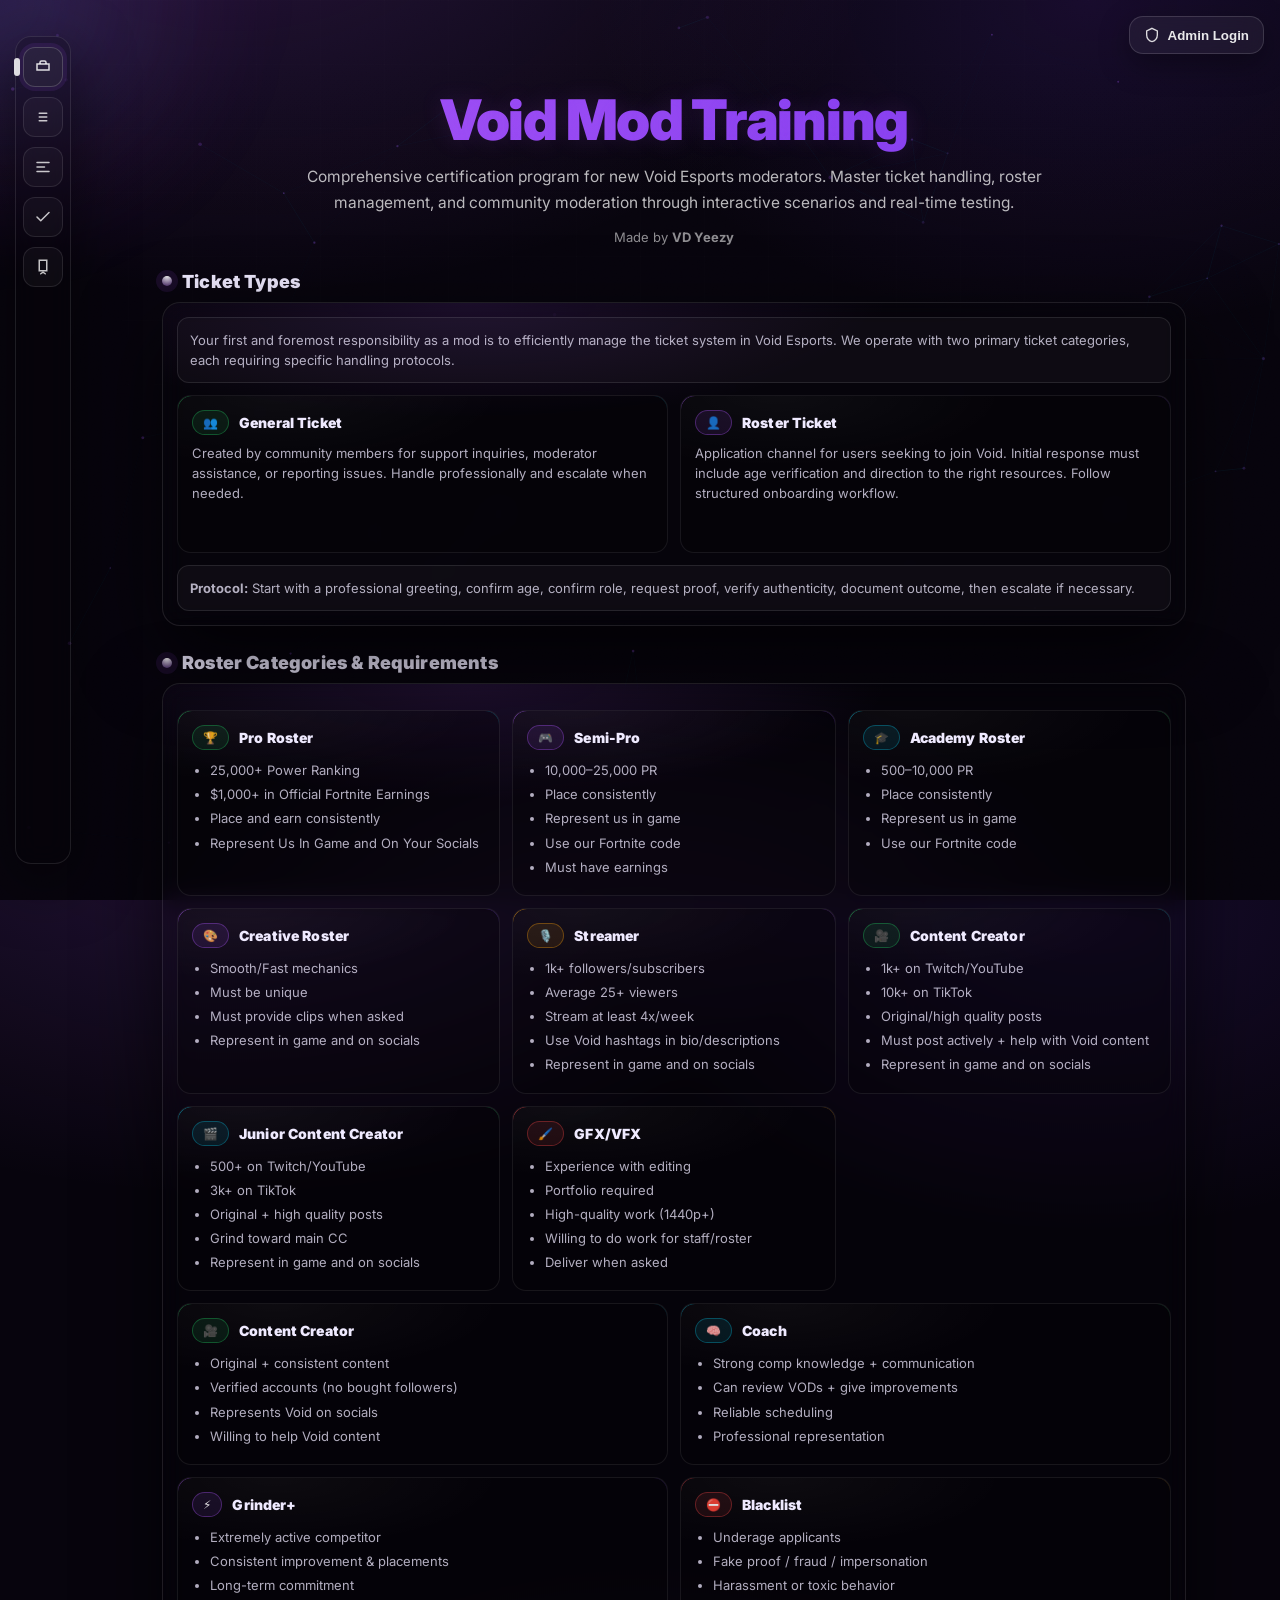
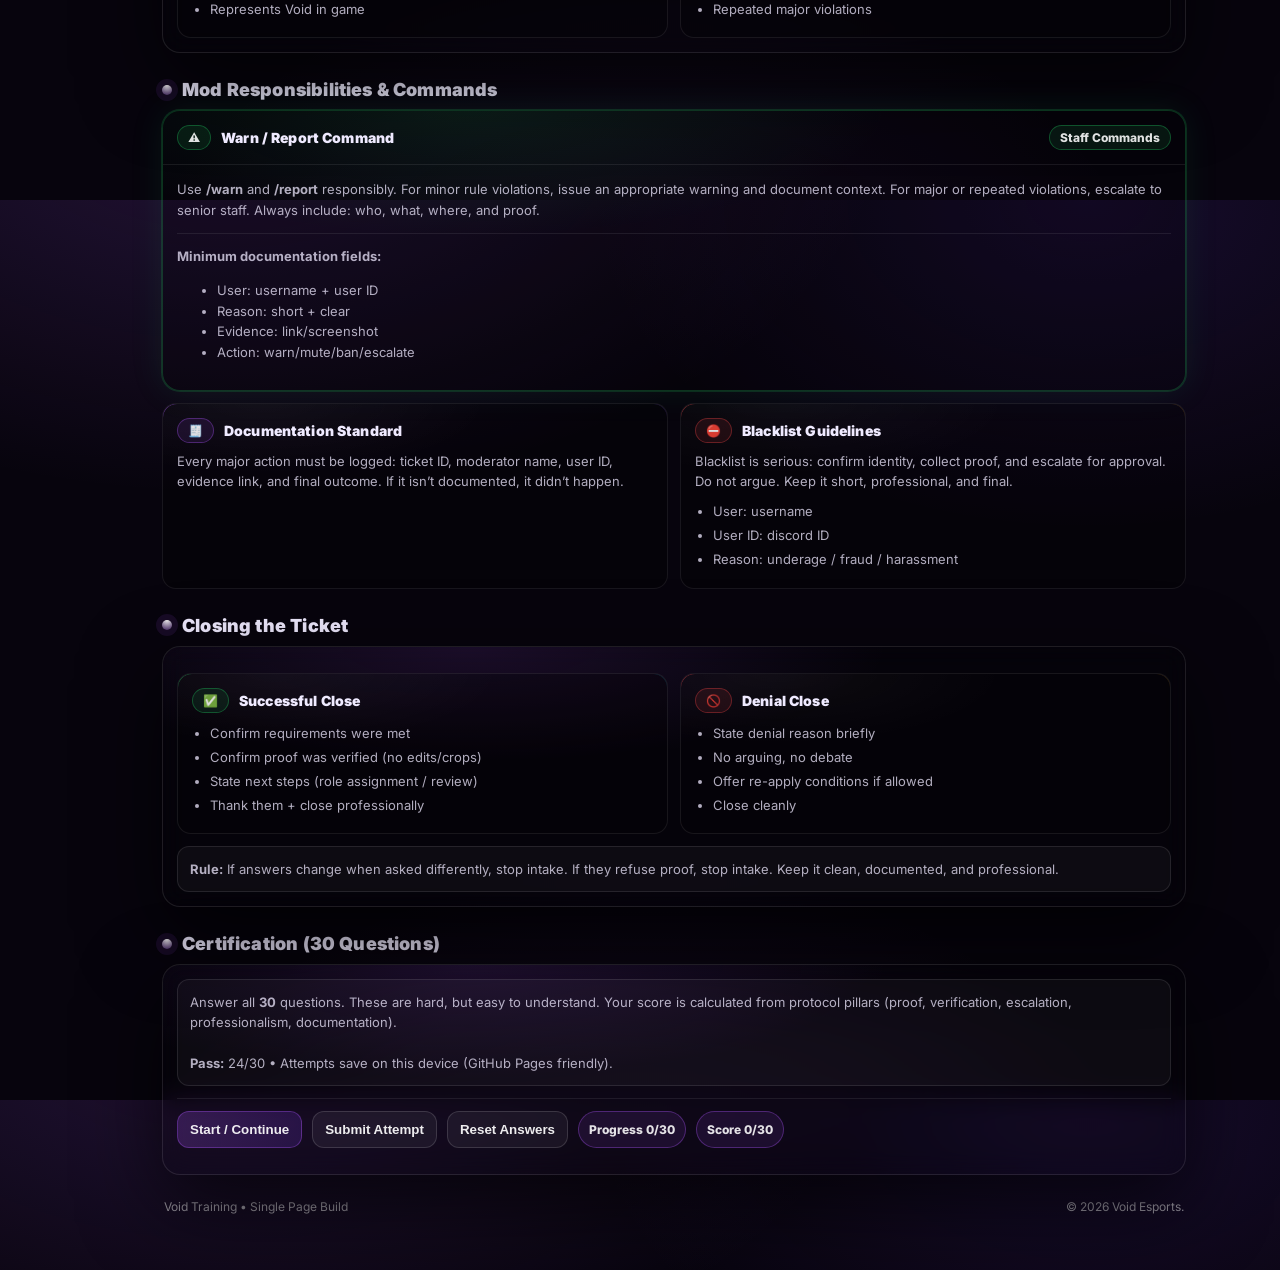
==== commit 9133efdf: "Update index.html" ====
--- a/index.html
+++ b/index.html
@@ -3,7 +3,7 @@
 <head>
   <meta charset="utf-8" />
   <meta name="viewport" content="width=device-width,initial-scale=1" />
-  <title>Void Training — Mod Certification</title>
+  <title>Void Mod Training</title>
   <meta name="color-scheme" content="dark" />
 
   <link rel="preconnect" href="https://fonts.googleapis.com">
@@ -17,6 +17,7 @@
       --panel2: rgba(255,255,255,.07);
       --stroke: rgba(255,255,255,.10);
       --stroke2: rgba(255,255,255,.14);
+
       --text:#efeaff;
       --muted: rgba(239,234,255,.74);
       --muted2: rgba(239,234,255,.58);
@@ -50,6 +51,14 @@
       overflow-x:hidden;
     }
 
+    /* particles canvas */
+    canvas#fx{
+      position:fixed; inset:0;
+      pointer-events:none;
+      z-index:0;
+      opacity:.75;
+    }
+
     /* subtle scan + noise */
     .noise{
       position:fixed; inset:0;
@@ -60,7 +69,6 @@
       background-size:180px 180px;
       z-index:1;
     }
-
     .scan{
       position:fixed; inset:0;
       pointer-events:none;
@@ -75,30 +83,42 @@
       100%{ transform: translateY(160%); }
     }
 
-    /* neon grid lines (expensive feel) */
+    /* neon grid lines */
     .grid{
       position:fixed; inset:0;
       pointer-events:none;
-      opacity:.25;
+      opacity:.22;
       background:
         linear-gradient(rgba(255,255,255,.05) 1px, transparent 1px),
         linear-gradient(90deg, rgba(255,255,255,.05) 1px, transparent 1px);
       background-size: 64px 64px;
-      mask-image: radial-gradient(circle at 40% 20%, black 0%, black 35%, transparent 70%);
+      mask-image: radial-gradient(circle at 45% 15%, black 0%, black 35%, transparent 70%);
       z-index:0;
     }
 
     /* cursor glow */
     .cursor{
       position:fixed;
-      width:520px; height:520px;
+      width:560px; height:560px;
       border-radius:999px;
       pointer-events:none;
       background: radial-gradient(circle, rgba(168,85,247,.22), transparent 62%);
+      filter: blur(64px);
+      transform: translate(-50%,-50%);
+      opacity:.92;
+      z-index:0;
+    }
+    .cursor2{
+      position:fixed;
+      width:300px; height:300px;
+      border-radius:999px;
+      pointer-events:none;
+      background: radial-gradient(circle, rgba(6,182,212,.14), transparent 62%);
       filter: blur(60px);
       transform: translate(-50%,-50%);
-      opacity:.95;
+      opacity:.75;
       z-index:0;
+      mix-blend-mode: screen;
     }
 
     .app{
@@ -108,19 +128,20 @@
       min-height:100vh;
     }
 
-    /* left icon rail (matches your original vibe) */
+    /* left icon rail (spacing tuned to match video) */
     .railWrap{
       position:sticky;
       top:18px;
       height: calc(100vh - 36px);
       padding:18px 14px;
-      width:84px;
+      width:86px;
       display:flex;
       justify-content:center;
+      z-index:5;
     }
 
     .rail{
-      width:54px;
+      width:56px;
       border-radius: 16px;
       border:1px solid var(--stroke);
       background: rgba(0,0,0,.22);
@@ -134,7 +155,7 @@
     }
 
     .navBtn{
-      width:38px; height:38px;
+      width:40px; height:40px;
       border-radius: 12px;
       border:1px solid rgba(255,255,255,.10);
       background: rgba(255,255,255,.03);
@@ -153,9 +174,9 @@
     }
 
     .navBtn.active{
-      border-color: rgba(34,197,94,.45);
-      background: rgba(34,197,94,.10);
-      box-shadow: 0 0 0 4px rgba(34,197,94,.12);
+      border-color: rgba(255,255,255,.18);
+      background: rgba(255,255,255,.05);
+      box-shadow: 0 0 0 4px rgba(168,85,247,.10);
     }
 
     .navBtn .dot{
@@ -175,9 +196,11 @@
     .content{
       flex:1;
       padding:18px 18px 50px 0;
-    }
-
-    /* top right admin button */
+      position:relative;
+      z-index:2;
+    }
+
+    /* top right admin button like video */
     .topActions{
       position:fixed;
       top:16px; right:16px;
@@ -185,11 +208,6 @@
       display:flex;
       gap:10px;
       align-items:center;
-    }
-    .smallTag{
-      font-size:12px;
-      color: rgba(255,255,255,.65);
-      margin-right:8px;
     }
     .btn{
       border:1px solid rgba(255,255,255,.14);
@@ -210,20 +228,45 @@
       transform: translateY(-2px);
       border-color: rgba(168,85,247,.35);
     }
-    .btn.primary{
-      background: linear-gradient(90deg, rgba(168,85,247,.22), rgba(124,58,237,.18));
-      border-color: rgba(168,85,247,.35);
-    }
-
-    /* main container width */
+
+    /* main container width + spacing tuned */
     .wrap{
-      max-width: 1080px;
+      max-width: 1060px;
       margin: 0 auto;
-      padding: 56px 18px 0 18px; /* top padding so it sits under the top action */
+      padding: 58px 18px 0 18px; /* room under top action */
     }
 
     .section{
-      margin-top: 18px;
+      margin-top: 26px;
+    }
+
+    .heroTop{
+      text-align:center;
+      margin-top: 10px;
+      margin-bottom: 22px;
+    }
+    .heroTop h1{
+      margin:0;
+      font-size: 56px;
+      font-weight: 900;
+      letter-spacing:-1.3px;
+      background: linear-gradient(90deg, var(--purple), var(--purple2));
+      -webkit-background-clip: text;
+      background-clip:text;
+      color: transparent;
+      text-shadow: 0 0 24px rgba(168,85,247,.14);
+    }
+    .heroTop p{
+      margin: 10px auto 0;
+      max-width: 760px;
+      color: rgba(255,255,255,.72);
+      font-size: 15.5px;
+      line-height: 1.7;
+    }
+    .heroTop .madeBy{
+      margin-top: 12px;
+      font-size: 13px;
+      color: rgba(255,255,255,.55);
     }
 
     .hTitle{
@@ -248,11 +291,16 @@
       backdrop-filter: blur(12px);
       box-shadow: var(--shadow);
       overflow:hidden;
-    }
-
-    .panelInner{
-      padding: 14px;
-    }
+      position:relative;
+    }
+    .panel::before{
+      content:"";
+      position:absolute; inset:-1px;
+      background: radial-gradient(700px 200px at 30% 0%, rgba(168,85,247,.14), transparent 60%);
+      opacity:.9;
+      pointer-events:none;
+    }
+    .panelInner{ padding: 14px; position:relative; }
 
     .note{
       border:1px solid rgba(255,255,255,.10);
@@ -270,7 +318,6 @@
       grid-template-columns: 1fr 1fr;
       gap: 12px;
     }
-
     .grid3{
       margin-top:12px;
       display:grid;
@@ -278,34 +325,57 @@
       gap: 12px;
     }
 
+    /* neon gradient border card (matches video) */
     .card{
       border-radius: 14px;
-      border: 1px solid rgba(255,255,255,.10);
-      background: rgba(0,0,0,.22);
       padding: 14px;
       position:relative;
       overflow:hidden;
-      transition: transform .18s ease, border-color .18s ease;
-    }
-    .card:hover{
-      transform: translateY(-2px);
-      border-color: rgba(168,85,247,.30);
-    }
-
-    /* neon edge cards (matches your original: green/purple/red) */
-    .edge{
-      position:absolute; inset:-1px;
+      background: rgba(0,0,0,.24);
+      transform: translateZ(0);
+      transition: transform .18s ease;
+      border:1px solid rgba(255,255,255,.08);
+      min-height: 158px;
+    }
+    .card:hover{ transform: translateY(-2px); }
+
+    .cardGlow{
+      content:"";
+      position:absolute;
+      inset:-2px;
+      border-radius: 16px;
+      padding:2px;
+      background: conic-gradient(from 180deg,
+        rgba(255,255,255,0) 0%,
+        rgba(255,255,255,0) 20%,
+        var(--g1) 35%,
+        var(--g2) 55%,
+        rgba(255,255,255,0) 75%,
+        rgba(255,255,255,0) 100%);
+      -webkit-mask:
+        linear-gradient(#000 0 0) content-box,
+        linear-gradient(#000 0 0);
+      -webkit-mask-composite: xor;
+              mask-composite: exclude;
+      opacity:.95;
+      filter: drop-shadow(0 0 18px rgba(168,85,247,.10));
       pointer-events:none;
-      opacity:.85;
-      filter: blur(.2px);
+    }
+    .card::after{
+      content:"";
+      position:absolute;
+      inset:-1px;
       border-radius: 16px;
-      mask-image: linear-gradient(#000 0 0);
-    }
-    .card.edgeGreen{ box-shadow: 0 0 0 1px rgba(34,197,94,.20), 0 0 28px rgba(34,197,94,.10); }
-    .card.edgePurple{ box-shadow: 0 0 0 1px rgba(168,85,247,.22), 0 0 28px rgba(168,85,247,.10); }
-    .card.edgeRed{ box-shadow: 0 0 0 1px rgba(239,68,68,.22), 0 0 28px rgba(239,68,68,.10); }
-    .card.edgeCyan{ box-shadow: 0 0 0 1px rgba(6,182,212,.22), 0 0 28px rgba(6,182,212,.10); }
-    .card.edgeYellow{ box-shadow: 0 0 0 1px rgba(245,158,11,.22), 0 0 28px rgba(245,158,11,.10); }
+      background: radial-gradient(380px 120px at 20% 0%, rgba(255,255,255,.06), transparent 60%);
+      opacity:.65;
+      pointer-events:none;
+    }
+
+    .edgeGreen{ --g1: rgba(34,197,94,.95); --g2: rgba(6,182,212,.90); }
+    .edgePurple{ --g1: rgba(168,85,247,.95); --g2: rgba(124,58,237,.90); }
+    .edgeRed{ --g1: rgba(239,68,68,.95); --g2: rgba(245,158,11,.85); }
+    .edgeCyan{ --g1: rgba(6,182,212,.95); --g2: rgba(34,197,94,.90); }
+    .edgeYellow{ --g1: rgba(245,158,11,.95); --g2: rgba(168,85,247,.75); }
 
     .cardTop{
       display:flex;
@@ -313,10 +383,11 @@
       align-items:center;
       justify-content:space-between;
       margin-bottom: 8px;
-    }
-    .cardTopLeft{
-      display:flex; align-items:center; gap:10px;
-    }
+      position:relative;
+      z-index:2;
+    }
+    .cardTopLeft{ display:flex; align-items:center; gap:10px; }
+
     .badge{
       display:inline-flex;
       align-items:center;
@@ -341,12 +412,16 @@
       font-size: 14px;
       font-weight: 900;
       letter-spacing:.01em;
+      position:relative;
+      z-index:2;
     }
     .card p{
       margin: 0;
       color: var(--muted);
       font-size: 13px;
       line-height: 1.55;
+      position:relative;
+      z-index:2;
     }
     .card ul{
       margin: 10px 0 0;
@@ -354,6 +429,8 @@
       color: var(--muted);
       font-size: 13px;
       line-height: 1.55;
+      position:relative;
+      z-index:2;
     }
     .card li{ margin: 4px 0; }
 
@@ -366,15 +443,25 @@
       color: var(--muted);
       font-size: 13px;
       line-height: 1.55;
-    }
-
-    /* big command panel like your “Warn / Report Command” */
+      position:relative;
+      z-index:2;
+    }
+
+    /* big command panel like video */
     .bigPanel{
       border-radius: var(--radius);
       border:1px solid rgba(34,197,94,.25);
       background: rgba(0,0,0,.22);
       box-shadow: 0 0 0 1px rgba(34,197,94,.18), 0 0 34px rgba(34,197,94,.10);
       overflow:hidden;
+      position:relative;
+    }
+    .bigPanel::before{
+      content:"";
+      position:absolute; inset:-1px;
+      background: radial-gradient(700px 210px at 30% 0%, rgba(34,197,94,.12), transparent 60%);
+      opacity:.9;
+      pointer-events:none;
     }
     .bigPanelHead{
       padding: 14px 14px;
@@ -383,6 +470,8 @@
       align-items:center;
       justify-content:space-between;
       gap:12px;
+      position:relative;
+      z-index:2;
     }
     .bigPanelHead h4{
       margin:0;
@@ -398,19 +487,28 @@
       color: var(--muted);
       font-size: 13px;
       line-height: 1.6;
-    }
+      position:relative;
+      z-index:2;
+    }
+
+    .divider{ height:1px; background: rgba(255,255,255,.08); margin: 12px 0; }
 
     /* certification */
-    .qa{
-      margin-top: 12px;
-      display:grid;
-      gap: 12px;
-    }
+    .qa{ margin-top: 12px; display:grid; gap: 12px; }
     .qbox{
       border-radius: 14px;
       border:1px solid rgba(255,255,255,.10);
       background: rgba(0,0,0,.22);
       padding: 14px;
+      position:relative;
+      overflow:hidden;
+    }
+    .qbox::before{
+      content:"";
+      position:absolute; inset:-1px;
+      background: radial-gradient(480px 140px at 15% 0%, rgba(168,85,247,.10), transparent 60%);
+      opacity:.9;
+      pointer-events:none;
     }
     .qTop{
       display:flex;
@@ -418,13 +516,18 @@
       justify-content:space-between;
       gap: 10px;
       margin-bottom: 10px;
+      position:relative;
+      z-index:2;
     }
     .qMeta{
       color: var(--muted2);
       font-size: 12px;
       line-height: 1.35;
+      position:relative;
+      z-index:2;
     }
     .qMeta b{ color: var(--text); }
+
     textarea{
       width:100%;
       min-height: 110px;
@@ -437,6 +540,8 @@
       outline:none;
       line-height: 1.5;
       font-size: 13px;
+      position:relative;
+      z-index:2;
     }
     textarea:focus{
       border-color: rgba(168,85,247,.35);
@@ -448,6 +553,8 @@
       gap:10px;
       flex-wrap:wrap;
       margin-top: 12px;
+      position:relative;
+      z-index:2;
     }
 
     .miniBtn{
@@ -469,14 +576,8 @@
       border-color: rgba(168,85,247,.35);
     }
 
-    .divider{
-      height:1px;
-      background: rgba(255,255,255,.08);
-      margin: 12px 0;
-    }
-
     .footer{
-      margin-top: 20px;
+      margin-top: 18px;
       color: rgba(255,255,255,.55);
       font-size: 12px;
       display:flex;
@@ -496,13 +597,21 @@
       padding: 18px;
     }
     .modal{
-      width:min(920px, 100%);
+      width:min(980px, 100%);
       border-radius: 18px;
       border:1px solid rgba(255,255,255,.14);
       background: rgba(10,8,20,.88);
       backdrop-filter: blur(14px);
       box-shadow: 0 30px 90px rgba(0,0,0,.75);
       overflow:hidden;
+      position:relative;
+    }
+    .modal::before{
+      content:"";
+      position:absolute; inset:-1px;
+      background: radial-gradient(700px 220px at 25% 0%, rgba(168,85,247,.14), transparent 60%);
+      opacity:.95;
+      pointer-events:none;
     }
     .modalHead{
       padding: 14px 14px;
@@ -511,9 +620,11 @@
       align-items:center;
       justify-content:space-between;
       gap:10px;
+      position:relative;
+      z-index:2;
     }
     .modalHead h3{ margin:0; font-size: 14px; font-weight: 950; }
-    .modalBody{ padding: 14px; color: var(--muted); font-size: 13px; line-height: 1.6; }
+    .modalBody{ padding: 14px; color: var(--muted); font-size: 13px; line-height: 1.6; position:relative; z-index:2; }
     .modalClose{
       border:1px solid rgba(255,255,255,.14);
       background: rgba(255,255,255,.05);
@@ -550,34 +661,47 @@
       border-radius: 14px;
       padding: 12px;
       margin-top: 12px;
+      position:relative;
+      overflow:hidden;
+    }
+    .attempt::before{
+      content:"";
+      position:absolute; inset:-1px;
+      background: radial-gradient(520px 150px at 18% 0%, rgba(6,182,212,.10), transparent 60%);
+      opacity:.9;
+      pointer-events:none;
     }
     details summary{
       cursor:pointer;
       color: rgba(255,255,255,.90);
       font-weight: 900;
-    }
-
-    @media (max-width: 920px){
+      position:relative;
+      z-index:2;
+    }
+
+    @media (max-width: 980px){
       .grid2{ grid-template-columns: 1fr; }
       .grid3{ grid-template-columns: 1fr; }
-      .topActions{ right: 12px; top: 12px; }
-      .wrap{ padding-top: 64px; }
+      .wrap{ padding-top: 68px; }
+      .heroTop h1{ font-size: 44px; }
     }
   </style>
 </head>
 
 <body>
+  <canvas id="fx"></canvas>
   <div class="cursor" id="cursor"></div>
+  <div class="cursor2" id="cursor2"></div>
   <div class="grid"></div>
   <div class="scan"></div>
   <div class="noise"></div>
 
   <!-- top right -->
   <div class="topActions">
-    <span class="smallTag">Made by</span>
     <button class="btn" id="adminBtn">
-      <!-- shield icon -->
-      <svg width="16" height="16" viewBox="0 0 24 24" fill="none"><path d="M12 2l8 4v6c0 5-3.4 9.4-8 10-4.6-.6-8-5-8-10V6l8-4z" stroke="rgba(255,255,255,.85)" stroke-width="2"/></svg>
+      <svg width="16" height="16" viewBox="0 0 24 24" fill="none">
+        <path d="M12 2l8 4v6c0 5-3.4 9.4-8 10-4.6-.6-8-5-8-10V6l8-4z" stroke="rgba(255,255,255,.85)" stroke-width="2"/>
+      </svg>
       Admin Login
     </button>
   </div>
@@ -588,27 +712,39 @@
       <div class="rail">
         <div class="navBtn active" data-target="secTickets" title="Ticket Types">
           <div class="dot"></div>
-          <svg width="18" height="18" viewBox="0 0 24 24" fill="none"><path d="M4 8h16v8H4V8z" stroke="rgba(255,255,255,.85)" stroke-width="2"/><path d="M8 8V6a2 2 0 0 1 2-2h4a2 2 0 0 1 2 2v2" stroke="rgba(255,255,255,.85)" stroke-width="2"/></svg>
+          <svg width="18" height="18" viewBox="0 0 24 24" fill="none">
+            <path d="M4 8h16v8H4V8z" stroke="rgba(255,255,255,.85)" stroke-width="2"/>
+            <path d="M8 8V6a2 2 0 0 1 2-2h4a2 2 0 0 1 2 2v2" stroke="rgba(255,255,255,.85)" stroke-width="2"/>
+          </svg>
         </div>
 
         <div class="navBtn" data-target="secRoster" title="Roster Requirements">
           <div class="dot"></div>
-          <svg width="18" height="18" viewBox="0 0 24 24" fill="none"><path d="M7 7h10M7 12h10M7 17h10" stroke="rgba(255,255,255,.85)" stroke-width="2" stroke-linecap="round"/></svg>
+          <svg width="18" height="18" viewBox="0 0 24 24" fill="none">
+            <path d="M7 7h10M7 12h10M7 17h10" stroke="rgba(255,255,255,.85)" stroke-width="2" stroke-linecap="round"/>
+          </svg>
         </div>
 
         <div class="navBtn" data-target="secCommands" title="Mod Commands">
           <div class="dot"></div>
-          <svg width="18" height="18" viewBox="0 0 24 24" fill="none"><path d="M4 6h16M4 12h10M4 18h16" stroke="rgba(255,255,255,.85)" stroke-width="2" stroke-linecap="round"/></svg>
+          <svg width="18" height="18" viewBox="0 0 24 24" fill="none">
+            <path d="M4 6h16M4 12h10M4 18h16" stroke="rgba(255,255,255,.85)" stroke-width="2" stroke-linecap="round"/>
+          </svg>
         </div>
 
         <div class="navBtn" data-target="secClose" title="Closing Tickets">
           <div class="dot"></div>
-          <svg width="18" height="18" viewBox="0 0 24 24" fill="none"><path d="M20 6L9 17l-5-5" stroke="rgba(255,255,255,.85)" stroke-width="2" stroke-linecap="round" stroke-linejoin="round"/></svg>
+          <svg width="18" height="18" viewBox="0 0 24 24" fill="none">
+            <path d="M20 6L9 17l-5-5" stroke="rgba(255,255,255,.85)" stroke-width="2" stroke-linecap="round" stroke-linejoin="round"/>
+          </svg>
         </div>
 
         <div class="navBtn" data-target="secCert" title="Certification (30 Questions)">
           <div class="dot"></div>
-          <svg width="18" height="18" viewBox="0 0 24 24" fill="none"><path d="M7 3h10v14H7V3z" stroke="rgba(255,255,255,.85)" stroke-width="2"/><path d="M9 21l3-2 3 2" stroke="rgba(255,255,255,.85)" stroke-width="2" stroke-linecap="round"/></svg>
+          <svg width="18" height="18" viewBox="0 0 24 24" fill="none">
+            <path d="M7 3h10v14H7V3z" stroke="rgba(255,255,255,.85)" stroke-width="2"/>
+            <path d="M9 21l3-2 3 2" stroke="rgba(255,255,255,.85)" stroke-width="2" stroke-linecap="round"/>
+          </svg>
         </div>
       </div>
     </div>
@@ -616,6 +752,16 @@
     <!-- main content -->
     <div class="content">
       <div class="wrap">
+
+        <!-- HERO (exact request) -->
+        <div class="heroTop">
+          <h1>Void Mod Training</h1>
+          <p>
+            Comprehensive certification program for new Void Esports moderators. Master ticket handling, roster management,
+            and community moderation through interactive scenarios and real-time testing.
+          </p>
+          <div class="madeBy">Made by <b>VD Yeezy</b></div>
+        </div>
 
         <!-- SECTION: Ticket Types -->
         <section class="section" id="secTickets">
@@ -630,6 +776,7 @@
 
               <div class="grid2">
                 <div class="card edgeGreen">
+                  <i class="cardGlow"></i>
                   <div class="cardTop">
                     <div class="cardTopLeft">
                       <span class="badge green">👥</span>
@@ -637,12 +784,13 @@
                     </div>
                   </div>
                   <p>
-                    These are created by community members for support inquiries, moderator assistance, or reporting issues.
-                    Handle with professionalism and follow escalation procedures for complex matters.
+                    Created by community members for support inquiries, moderator assistance, or reporting issues.
+                    Handle professionally and escalate when needed.
                   </p>
                 </div>
 
                 <div class="card edgePurple">
+                  <i class="cardGlow"></i>
                   <div class="cardTop">
                     <div class="cardTopLeft">
                       <span class="badge purple">👤</span>
@@ -650,14 +798,14 @@
                     </div>
                   </div>
                   <p>
-                    Application channel for users seeking to join Void Esports. Initial response must include age verification
-                    and direction to appropriate resources. Follow structured onboarding workflow.
+                    Application channel for users seeking to join Void. Initial response must include age verification
+                    and direction to the right resources. Follow structured onboarding workflow.
                   </p>
                 </div>
               </div>
 
               <div class="protocol">
-                <b>Protocol:</b> All ticket responses should begin with professional greeting and age inquiry. Direct new applicants to the appropriate channels and maintain detailed records of all interactions.
+                <b>Protocol:</b> Start with a professional greeting, confirm age, confirm role, request proof, verify authenticity, document outcome, then escalate if necessary.
               </div>
             </div>
           </div>
@@ -671,11 +819,8 @@
             <div class="panelInner">
               <div class="grid3">
                 <div class="card edgeGreen">
-                  <div class="cardTop">
-                    <div class="cardTopLeft">
-                      <span class="badge green">🏆</span><h4>Pro Roster</h4>
-                    </div>
-                  </div>
+                  <i class="cardGlow"></i>
+                  <div class="cardTop"><div class="cardTopLeft"><span class="badge green">🏆</span><h4>Pro Roster</h4></div></div>
                   <ul>
                     <li>25,000+ Power Ranking</li>
                     <li>$1,000+ in Official Fortnite Earnings</li>
@@ -685,11 +830,8 @@
                 </div>
 
                 <div class="card edgePurple">
-                  <div class="cardTop">
-                    <div class="cardTopLeft">
-                      <span class="badge purple">🎮</span><h4>Semi-Pro</h4>
-                    </div>
-                  </div>
+                  <i class="cardGlow"></i>
+                  <div class="cardTop"><div class="cardTopLeft"><span class="badge purple">🎮</span><h4>Semi-Pro</h4></div></div>
                   <ul>
                     <li>10,000–25,000 PR</li>
                     <li>Place consistently</li>
@@ -700,11 +842,8 @@
                 </div>
 
                 <div class="card edgeCyan">
-                  <div class="cardTop">
-                    <div class="cardTopLeft">
-                      <span class="badge cyan">🎓</span><h4>Academy Roster</h4>
-                    </div>
-                  </div>
+                  <i class="cardGlow"></i>
+                  <div class="cardTop"><div class="cardTopLeft"><span class="badge cyan">🎓</span><h4>Academy Roster</h4></div></div>
                   <ul>
                     <li>500–10,000 PR</li>
                     <li>Place consistently</li>
@@ -714,11 +853,8 @@
                 </div>
 
                 <div class="card edgePurple">
-                  <div class="cardTop">
-                    <div class="cardTopLeft">
-                      <span class="badge purple">🎨</span><h4>Creative Roster</h4>
-                    </div>
-                  </div>
+                  <i class="cardGlow"></i>
+                  <div class="cardTop"><div class="cardTopLeft"><span class="badge purple">🎨</span><h4>Creative Roster</h4></div></div>
                   <ul>
                     <li>Smooth/Fast mechanics</li>
                     <li>Must be unique</li>
@@ -728,11 +864,8 @@
                 </div>
 
                 <div class="card edgeYellow">
-                  <div class="cardTop">
-                    <div class="cardTopLeft">
-                      <span class="badge yellow">🎙️</span><h4>Streamer</h4>
-                    </div>
-                  </div>
+                  <i class="cardGlow"></i>
+                  <div class="cardTop"><div class="cardTopLeft"><span class="badge yellow">🎙️</span><h4>Streamer</h4></div></div>
                   <ul>
                     <li>1k+ followers/subscribers</li>
                     <li>Average 25+ viewers</li>
@@ -743,11 +876,8 @@
                 </div>
 
                 <div class="card edgeGreen">
-                  <div class="cardTop">
-                    <div class="cardTopLeft">
-                      <span class="badge green">🎥</span><h4>Content Creator</h4>
-                    </div>
-                  </div>
+                  <i class="cardGlow"></i>
+                  <div class="cardTop"><div class="cardTopLeft"><span class="badge green">🎥</span><h4>Content Creator</h4></div></div>
                   <ul>
                     <li>1k+ on Twitch/YouTube</li>
                     <li>10k+ on TikTok</li>
@@ -758,11 +888,8 @@
                 </div>
 
                 <div class="card edgeCyan">
-                  <div class="cardTop">
-                    <div class="cardTopLeft">
-                      <span class="badge cyan">🎬</span><h4>Junior Content Creator</h4>
-                    </div>
-                  </div>
+                  <i class="cardGlow"></i>
+                  <div class="cardTop"><div class="cardTopLeft"><span class="badge cyan">🎬</span><h4>Junior Content Creator</h4></div></div>
                   <ul>
                     <li>500+ on Twitch/YouTube</li>
                     <li>3k+ on TikTok</li>
@@ -773,11 +900,8 @@
                 </div>
 
                 <div class="card edgeRed">
-                  <div class="cardTop">
-                    <div class="cardTopLeft">
-                      <span class="badge red">🖌️</span><h4>GFX/VFX</h4>
-                    </div>
-                  </div>
+                  <i class="cardGlow"></i>
+                  <div class="cardTop"><div class="cardTopLeft"><span class="badge red">🖌️</span><h4>GFX/VFX</h4></div></div>
                   <ul>
                     <li>Experience with editing</li>
                     <li>Portfolio required</li>
@@ -787,6 +911,74 @@
                   </ul>
                 </div>
               </div>
+
+              <!-- Extra cards requested (Content Creator / Coach / Grinder+ / Blacklist) -->
+              <div class="grid2" style="margin-top:12px">
+                <div class="card edgeGreen">
+                  <i class="cardGlow"></i>
+                  <div class="cardTop">
+                    <div class="cardTopLeft">
+                      <span class="badge green">🎥</span>
+                      <h4>Content Creator</h4>
+                    </div>
+                  </div>
+                  <ul>
+                    <li>Original + consistent content</li>
+                    <li>Verified accounts (no bought followers)</li>
+                    <li>Represents Void on socials</li>
+                    <li>Willing to help Void content</li>
+                  </ul>
+                </div>
+
+                <div class="card edgeCyan">
+                  <i class="cardGlow"></i>
+                  <div class="cardTop">
+                    <div class="cardTopLeft">
+                      <span class="badge cyan">🧠</span>
+                      <h4>Coach</h4>
+                    </div>
+                  </div>
+                  <ul>
+                    <li>Strong comp knowledge + communication</li>
+                    <li>Can review VODs + give improvements</li>
+                    <li>Reliable scheduling</li>
+                    <li>Professional representation</li>
+                  </ul>
+                </div>
+
+                <div class="card edgePurple">
+                  <i class="cardGlow"></i>
+                  <div class="cardTop">
+                    <div class="cardTopLeft">
+                      <span class="badge purple">⚡</span>
+                      <h4>Grinder+</h4>
+                    </div>
+                  </div>
+                  <ul>
+                    <li>Extremely active competitor</li>
+                    <li>Consistent improvement & placements</li>
+                    <li>Long-term commitment</li>
+                    <li>Represents Void in game</li>
+                  </ul>
+                </div>
+
+                <div class="card edgeRed">
+                  <i class="cardGlow"></i>
+                  <div class="cardTop">
+                    <div class="cardTopLeft">
+                      <span class="badge red">⛔</span>
+                      <h4>Blacklist</h4>
+                    </div>
+                  </div>
+                  <ul>
+                    <li>Underage applicants</li>
+                    <li>Fake proof / fraud / impersonation</li>
+                    <li>Harassment or toxic behavior</li>
+                    <li>Repeated major violations</li>
+                  </ul>
+                </div>
+              </div>
+
             </div>
           </div>
         </section>
@@ -819,6 +1011,7 @@
 
           <div class="grid2" style="margin-top:12px">
             <div class="card edgePurple">
+              <i class="cardGlow"></i>
               <div class="cardTop">
                 <div class="cardTopLeft">
                   <span class="badge purple">🧾</span>
@@ -832,6 +1025,7 @@
             </div>
 
             <div class="card edgeRed">
+              <i class="cardGlow"></i>
               <div class="cardTop">
                 <div class="cardTopLeft">
                   <span class="badge red">⛔</span>
@@ -839,7 +1033,7 @@
                 </div>
               </div>
               <p>
-                Blacklist is serious: confirm identity, collect proof, and escalate for approval. Do not argue. Do not threaten.
+                Blacklist is serious: confirm identity, collect proof, and escalate for approval. Do not argue.
                 Keep it short, professional, and final.
               </p>
               <ul>
@@ -859,11 +1053,8 @@
             <div class="panelInner">
               <div class="grid2">
                 <div class="card edgeGreen">
-                  <div class="cardTop">
-                    <div class="cardTopLeft">
-                      <span class="badge green">✅</span><h4>Successful Close</h4>
-                    </div>
-                  </div>
+                  <i class="cardGlow"></i>
+                  <div class="cardTop"><div class="cardTopLeft"><span class="badge green">✅</span><h4>Successful Close</h4></div></div>
                   <ul>
                     <li>Confirm requirements were met</li>
                     <li>Confirm proof was verified (no edits/crops)</li>
@@ -873,11 +1064,8 @@
                 </div>
 
                 <div class="card edgeRed">
-                  <div class="cardTop">
-                    <div class="cardTopLeft">
-                      <span class="badge red">🚫</span><h4>Denial Close</h4>
-                    </div>
-                  </div>
+                  <i class="cardGlow"></i>
+                  <div class="cardTop"><div class="cardTopLeft"><span class="badge red">🚫</span><h4>Denial Close</h4></div></div>
                   <ul>
                     <li>State denial reason briefly</li>
                     <li>No arguing, no debate</li>
@@ -901,7 +1089,8 @@
           <div class="panel">
             <div class="panelInner">
               <div class="note">
-                Answer all <b>30</b> questions. These are hard, but easy to understand. Your score is calculated from key protocol elements (proof, verification, escalation, professionalism).
+                Answer all <b>30</b> questions. These are hard, but easy to understand. Your score is calculated from protocol pillars
+                (proof, verification, escalation, professionalism, documentation).
                 <br><br>
                 <b>Pass:</b> <span id="passLine">24/30</span> • Attempts save on this device (GitHub Pages friendly).
               </div>
@@ -945,23 +1134,34 @@
     /*********************
       SETTINGS
     *********************/
-    const ADMIN_PASSWORD = "STAFFACCESS";
+    const ADMIN_PASSWORD = "CHANGE_THIS_PASSWORD";
     const PASS = 24;
 
     const KEYS = {
-      answers: "void_cert_answers_v1",
-      attempts: "void_cert_attempts_v1",
-      adminAuthed: "void_admin_authed_v1"
+      answers: "void_cert_answers_v2",
+      attempts: "void_cert_attempts_v2",
+      adminAuthed: "void_admin_authed_v2"
     };
 
     /*********************
-      CURSOR GLOW
+      CURSOR GLOW (dual layer)
     *********************/
     const cursor = document.getElementById("cursor");
+    const cursor2 = document.getElementById("cursor2");
+    let mx=0,my=0, mx2=0,my2=0;
     window.addEventListener("mousemove", (e) => {
-      cursor.style.left = e.clientX + "px";
-      cursor.style.top = e.clientY + "px";
+      mx = e.clientX; my = e.clientY;
     });
+    function cursorLoop(){
+      mx2 += (mx - mx2) * 0.12;
+      my2 += (my - my2) * 0.12;
+      cursor.style.left = mx + "px";
+      cursor.style.top  = my + "px";
+      cursor2.style.left = mx2 + "px";
+      cursor2.style.top  = my2 + "px";
+      requestAnimationFrame(cursorLoop);
+    }
+    cursorLoop();
 
     /*********************
       SCROLL SPY NAV
@@ -978,14 +1178,13 @@
       .map(id => document.getElementById(id));
 
     const io = new IntersectionObserver((entries) => {
-      // pick most visible
       const visible = entries
         .filter(e => e.isIntersecting)
         .sort((a,b)=> b.intersectionRatio - a.intersectionRatio)[0];
       if(!visible) return;
       const id = visible.target.id;
       navBtns.forEach(b => b.classList.toggle("active", b.getAttribute("data-target") === id));
-    }, {threshold:[0.15,0.25,0.35,0.45,0.55]});
+    }, {threshold:[0.12,0.22,0.32,0.42,0.52,0.62]});
 
     sections.forEach(s => io.observe(s));
 
@@ -997,22 +1196,22 @@
       "A user claims 25k+ PR but refuses to send a tracker link. What do you do and how do you respond?",
       "You receive a screenshot of earnings but it looks cropped. What verification steps do you take?",
       "A Semi-Pro applicant has PR but no earnings. What do you say and what outcome happens?",
-      "A Pro applicant has earnings proof but their region doesn’t match the team’s eligibility rules. How do you handle it?",
-      "A Creative Roster applicant says they’re “unique” but provides no clips. What do you ask for?",
+      "A Pro applicant has earnings proof but their region doesn’t match eligibility rules. How do you handle it?",
+      "A Creative applicant says they’re “unique” but provides no clips. What do you ask for?",
       "A Content Creator has 10k TikTok followers but engagement is extremely low. What red flags do you check for?",
       "A streamer meets follower requirements but streams 1x/week. Do they qualify? Explain your response.",
       "A Junior Content Creator wants to be upgraded immediately. What standard do you apply?",
       "A GFX/VFX applicant has a portfolio but most work is 1080p. What do you do?",
-      "An applicant tries to pressure you: “Just let me in, I know the owner.” What do you say?",
+      "An applicant pressures you: “Just let me in, I know the owner.” What do you say?",
       "Explain the Anti-Fake Verification Rule in one sentence, then show how you’d apply it in a ticket.",
       "A user changes their age answer when asked twice. What is the correct action and why?",
-      "A user gets aggressive in a ticket after being denied. How do you close the ticket professionally?",
+      "A user gets aggressive after being denied. How do you close the ticket professionally?",
       "Someone submits a tracker link that doesn’t match their in-game name. What do you do?",
       "List the minimum fields you must document for a serious moderation action (warn/report).",
       "When should you escalate a ticket to senior staff instead of handling it alone?",
       "A report comes in with no proof, only claims. What do you ask for and how do you proceed?",
       "You suspect bought followers. Name 3 checks you do before approving a creator.",
-      "How do you handle a roster applicant who is qualified but refuses to represent Void on socials?",
+      "How do you handle an applicant who is qualified but refuses to represent Void on socials?",
       "A Pro applicant provides “unofficial” earnings screenshots. What’s the correct requirement for earnings proof?",
       "A Creative applicant submits reused clips from another player. What is your response and action?",
       "A user asks for exceptions to requirements. What’s the policy response?",
@@ -1020,36 +1219,31 @@
       "What is the correct denial protocol wording style (tone + structure)? Give an example.",
       "How do you verify authenticity of screenshots without being rude?",
       "A ticket is inactive for hours. What do you do (follow-up + close procedure)?",
-      "A user applies for multiple roles at once. How do you organize the intake and decision?",
+      "A user applies for multiple roles at once. How do you organize intake and decision?",
       "Define “Verified Only” in practical terms for roster decisions.",
       "Write your closing message for a successful roster approval (include next steps)."
     ];
 
-    // Keyword scoring per question: each question expects certain “protocol pillars”
-    // This keeps it “hard but understandable” and still auto-scorable on GitHub Pages.
     const PILLARS = [
-      ["hello","hi","greetings"],           // professionalism / greeting
-      ["age","old"],                        // age check
+      ["hello","hi","greetings"], // professionalism / greeting
+      ["age","old"], // age check
       ["proof","tracker","link","clips","portfolio","earnings","screenshot"], // proof
-      ["verify","verification","confirm","check"], // verification
-      ["document","log","record"],          // documentation
+      ["verify","verification","confirm","check","cross-check"], // verification
+      ["document","log","record"], // documentation
       ["escalate","senior","ops","operations","lead"], // escalation
-      ["deny","denial","not qualify","cannot"], // denial clarity
-      ["represent","social","hashtags","code"] // representation / branding
+      ["deny","denial","not qualify","cannot","refuse"], // denial clarity
+      ["represent","social","hashtags","code","branding"] // branding
     ];
 
     function norm(s){ return (s||"").toLowerCase(); }
 
-    // per-question scoring: require 3–5 pillars depending on the question
-    // (keeps it “very hard”)
     const REQS = QUESTIONS.map((_,i)=>{
-      // default
       let need = [2,3,4]; // proof + verify + document baseline
       if(i === 0) need = [0,1,2,3]; // greeting + age + proof + verify
-      if([1,2,3,4,10,12,13,14,20,21,22,23,24,25,26].includes(i)) need = [2,3,5,6]; // proof+verify+escalate+deny
-      if([6,7,8,9,18,19].includes(i)) need = [2,3,7,5]; // proof+verify+branding+escalate
-      if([15,16,17].includes(i)) need = [4,5,2]; // document + escalate + proof
-      if([29].includes(i)) need = [0,2,4,5]; // greeting + proof + document + escalate
+      if([1,2,3,4,10,12,13,14,20,21,22,23,24,25,26].includes(i)) need = [2,3,5,6];
+      if([6,7,8,9,18,19].includes(i)) need = [2,3,7,5];
+      if([15,16,17].includes(i)) need = [4,5,2];
+      if([29].includes(i)) need = [0,2,4,5];
       return Array.from(new Set(need));
     });
 
@@ -1061,7 +1255,6 @@
         const words = PILLARS[pillarIndex];
         if(words.some(w => a.includes(w))) ok++;
       }
-      // question counts as correct if they hit all required pillars
       return ok >= req.length ? 1 : 0;
     }
 
@@ -1100,6 +1293,12 @@
       scoreBadge.textContent = `Score ${score}/30`;
       scoreBadge.className = "badge " + (score >= PASS ? "green" : "purple");
       return {filled, score};
+    }
+
+    function escapeHtml(str){
+      return (str||"").replace(/[&<>"']/g, m => ({
+        "&":"&amp;","<":"&lt;",">":"&gt;",'"':"&quot;","'":"&#039;"
+      }[m]));
     }
 
     function renderQuestions(){
@@ -1125,7 +1324,6 @@
         qa.appendChild(box);
       }
 
-      // save on input
       qa.querySelectorAll("textarea").forEach(t=>{
         t.addEventListener("input", ()=>{
           const idx = Number(t.getAttribute("data-q"));
@@ -1149,20 +1347,16 @@
         b.addEventListener("click", ()=>{
           const idx = Number(b.getAttribute("data-eval"));
           const ok = scoreAnswer(idx, answers[idx]);
-          if(ok) alert("✅ Meets standard: your answer includes the required verification/protocol pillars.");
-          else alert("⚠️ Missing protocol: add proof + verification + documentation/escalation depending on the scenario.");
+          alert(ok
+            ? "✅ Meets standard: your answer includes the required protocol pillars."
+            : "⚠️ Missing protocol: add proof + verification + documentation/escalation depending on the scenario."
+          );
           renderQuestions();
           calc();
         });
       });
 
       calc();
-    }
-
-    function escapeHtml(str){
-      return (str||"").replace(/[&<>"']/g, m => ({
-        "&":"&amp;","<":"&lt;",">":"&gt;",'"':"&quot;","'":"&#039;"
-      }[m]));
     }
 
     document.getElementById("startBtn").addEventListener("click", ()=>{
@@ -1192,7 +1386,6 @@
       alert(`Submitted!\nScore: ${score}/30\nResult: ${score >= PASS ? "PASSED ✅" : "FAILED ❌"}`);
     });
 
-    // initial badges without rendering the full 30 immediately
     calc();
 
     /*********************
@@ -1220,7 +1413,6 @@
 
     modalClose.addEventListener("click", closeModal);
     modalBack.addEventListener("click", (e)=>{ if(e.target === modalBack) closeModal(); });
-
     adminBtn.addEventListener("click", openModal);
 
     function renderAdmin(){
@@ -1255,14 +1447,14 @@
         if(!attempts.length) return `<div class="note">No attempts saved on this browser yet.</div>`;
         return attempts.map((a, idx)=>`
           <div class="attempt">
-            <div style="display:flex;justify-content:space-between;gap:10px;align-items:center;">
+            <div style="display:flex;justify-content:space-between;gap:10px;align-items:center;position:relative;z-index:2">
               <div>
                 <div style="font-weight:900;color:rgba(255,255,255,.92)">Attempt #${attempts.length-idx}</div>
                 <div style="color:rgba(255,255,255,.62);font-size:12px">${new Date(a.at).toLocaleString()}</div>
               </div>
               <span class="badge ${a.passed ? "green" : "red"}">${a.score}/${a.total} • ${a.passed ? "Passed" : "Failed"}</span>
             </div>
-            <details style="margin-top:10px">
+            <details style="margin-top:10px;position:relative;z-index:2">
               <summary>View answers</summary>
               <div class="divider"></div>
               ${a.answers.map((ans,i)=>`
@@ -1295,6 +1487,70 @@
         renderAdmin();
       });
     }
+
+    /*********************
+      PARTICLE FX (expensive background motion)
+    *********************/
+    const c = document.getElementById("fx");
+    const ctx = c.getContext("2d");
+    let W=0,H=0;
+    function resize(){
+      W = c.width = window.innerWidth * devicePixelRatio;
+      H = c.height = window.innerHeight * devicePixelRatio;
+      c.style.width = window.innerWidth+"px";
+      c.style.height = window.innerHeight+"px";
+      ctx.setTransform(1,0,0,1,0,0);
+    }
+    window.addEventListener("resize", resize);
+    resize();
+
+    const rand = (a,b)=> a + Math.random()*(b-a);
+    const dots = Array.from({length: 60}).map(()=>({
+      x: rand(0,W), y: rand(0,H),
+      r: rand(0.8, 1.9) * devicePixelRatio,
+      vx: rand(-0.12, 0.12) * devicePixelRatio,
+      vy: rand(-0.10, 0.10) * devicePixelRatio,
+      a: rand(0.18, 0.45)
+    }));
+
+    function loop(){
+      ctx.clearRect(0,0,W,H);
+
+      // subtle connecting lines
+      for(let i=0;i<dots.length;i++){
+        const p = dots[i];
+        p.x += p.vx; p.y += p.vy;
+        if(p.x<0||p.x>W) p.vx *= -1;
+        if(p.y<0||p.y>H) p.vy *= -1;
+
+        // dots
+        ctx.beginPath();
+        ctx.fillStyle = `rgba(168,85,247,${p.a})`;
+        ctx.arc(p.x, p.y, p.r, 0, Math.PI*2);
+        ctx.fill();
+      }
+
+      // lines
+      for(let i=0;i<dots.length;i++){
+        for(let j=i+1;j<dots.length;j++){
+          const a = dots[i], b = dots[j];
+          const dx = a.x-b.x, dy = a.y-b.y;
+          const d = Math.sqrt(dx*dx+dy*dy);
+          if(d < 180*devicePixelRatio){
+            const alpha = (1 - d/(180*devicePixelRatio)) * 0.10;
+            ctx.strokeStyle = `rgba(6,182,212,${alpha})`;
+            ctx.lineWidth = 1*devicePixelRatio;
+            ctx.beginPath();
+            ctx.moveTo(a.x,a.y);
+            ctx.lineTo(b.x,b.y);
+            ctx.stroke();
+          }
+        }
+      }
+
+      requestAnimationFrame(loop);
+    }
+    loop();
   </script>
 </body>
 </html>
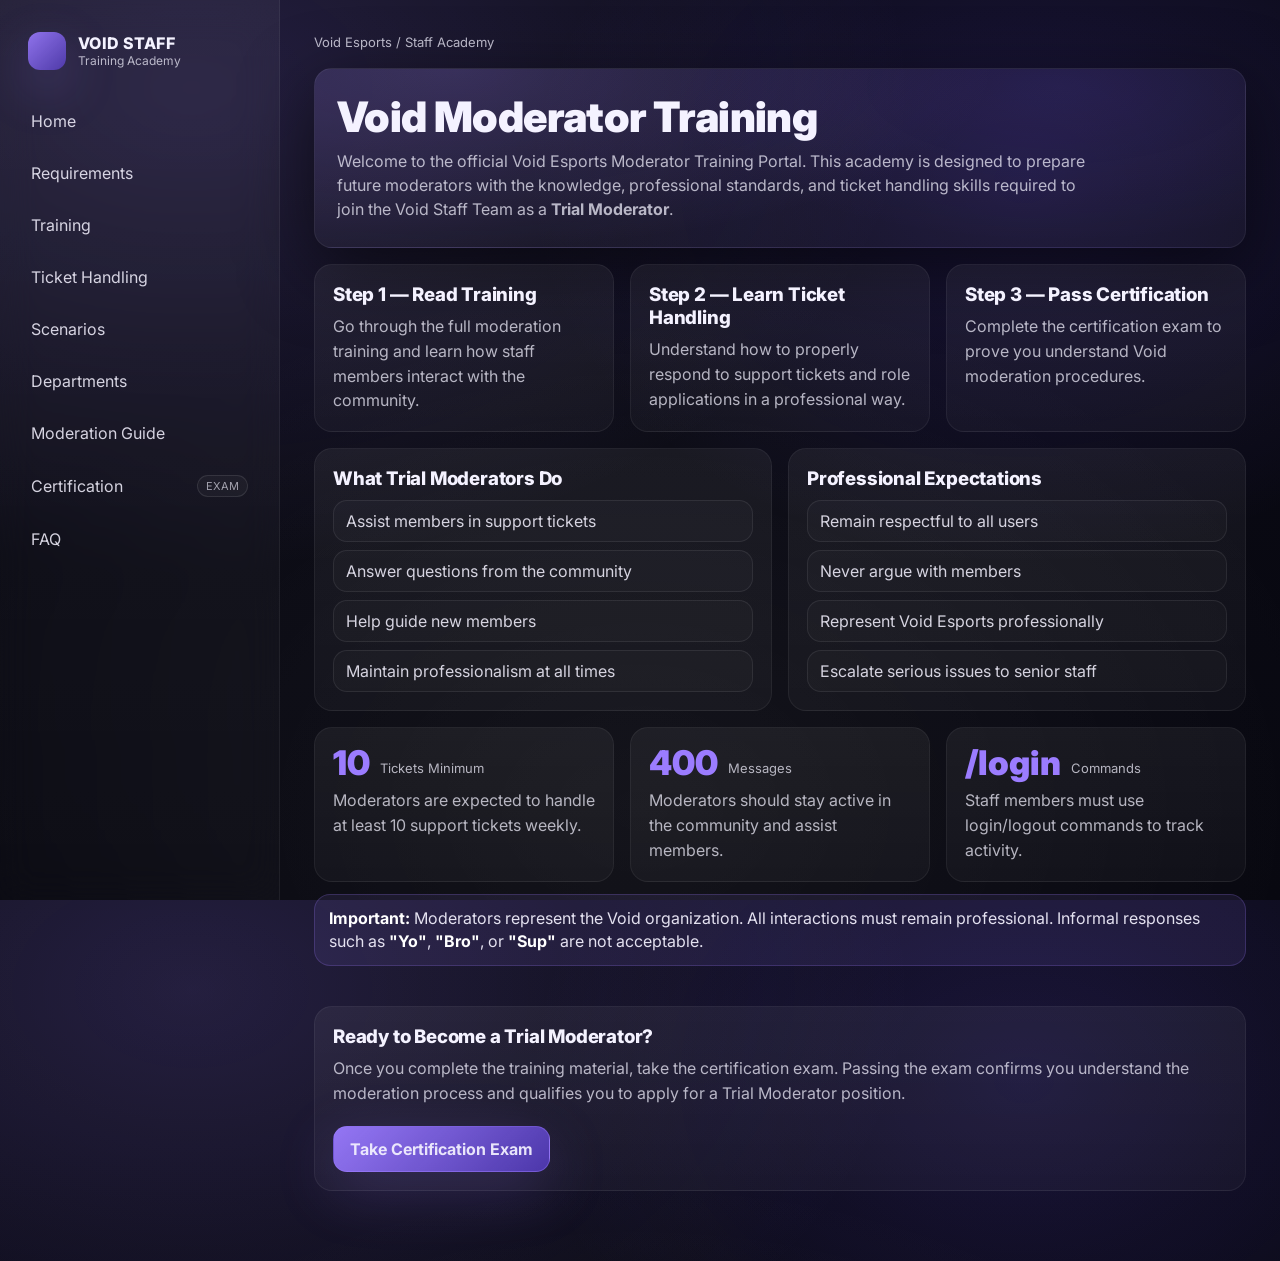
==== commit 158bc95d: "Update index.html" ====
--- a/index.html
+++ b/index.html
@@ -1,1556 +1,262 @@
-<!doctype html>
+<!DOCTYPE html>
+
 <html lang="en">
+
 <head>
-  <meta charset="utf-8" />
-  <meta name="viewport" content="width=device-width,initial-scale=1" />
-  <title>Void Mod Training</title>
-  <meta name="color-scheme" content="dark" />
-
-  <link rel="preconnect" href="https://fonts.googleapis.com">
-  <link rel="preconnect" href="https://fonts.gstatic.com" crossorigin>
-  <link href="https://fonts.googleapis.com/css2?family=Inter:wght@300;400;500;650;800;900&display=swap" rel="stylesheet">
-
-  <style>
-    :root{
-      --bg:#07040d;
-      --panel: rgba(255,255,255,.05);
-      --panel2: rgba(255,255,255,.07);
-      --stroke: rgba(255,255,255,.10);
-      --stroke2: rgba(255,255,255,.14);
-
-      --text:#efeaff;
-      --muted: rgba(239,234,255,.74);
-      --muted2: rgba(239,234,255,.58);
-
-      --purple:#a855f7;
-      --purple2:#7c3aed;
-
-      --green:#22c55e;
-      --cyan:#06b6d4;
-      --yellow:#f59e0b;
-      --red:#ef4444;
-
-      --radius: 18px;
-      --radius2: 14px;
-      --shadow: 0 28px 80px rgba(0,0,0,.65);
-
-      --mono: ui-monospace, SFMono-Regular, Menlo, Monaco, Consolas, "Liberation Mono", "Courier New", monospace;
-    }
-
-    *{ box-sizing:border-box; }
-    html,body{ height:100%; }
-    body{
-      margin:0;
-      font-family: Inter, system-ui, -apple-system, Segoe UI, Roboto, Helvetica, Arial, sans-serif;
-      background:
-        radial-gradient(1200px 700px at 18% -10%, rgba(168,85,247,.18), transparent 55%),
-        radial-gradient(900px 600px at 85% 0%, rgba(124,58,237,.14), transparent 55%),
-        radial-gradient(900px 700px at 50% 120%, rgba(168,85,247,.10), transparent 60%),
-        var(--bg);
-      color: var(--text);
-      overflow-x:hidden;
-    }
-
-    /* particles canvas */
-    canvas#fx{
-      position:fixed; inset:0;
-      pointer-events:none;
-      z-index:0;
-      opacity:.75;
-    }
-
-    /* subtle scan + noise */
-    .noise{
-      position:fixed; inset:0;
-      pointer-events:none;
-      opacity:.08;
-      mix-blend-mode: overlay;
-      background-image:url("data:image/svg+xml,%3Csvg xmlns='http://www.w3.org/2000/svg' width='180' height='180'%3E%3Cfilter id='n'%3E%3CfeTurbulence type='fractalNoise' baseFrequency='.75' numOctaves='3' stitchTiles='stitch'/%3E%3C/filter%3E%3Crect width='180' height='180' filter='url(%23n)' opacity='.7'/%3E%3C/svg%3E");
-      background-size:180px 180px;
-      z-index:1;
-    }
-    .scan{
-      position:fixed; inset:0;
-      pointer-events:none;
-      opacity:.10;
-      background: linear-gradient(180deg, transparent 0%, rgba(255,255,255,.06) 50%, transparent 100%);
-      transform: translateY(-60%);
-      animation: scan 9s linear infinite;
-      z-index:1;
-    }
-    @keyframes scan{
-      0%{ transform: translateY(-60%); }
-      100%{ transform: translateY(160%); }
-    }
-
-    /* neon grid lines */
-    .grid{
-      position:fixed; inset:0;
-      pointer-events:none;
-      opacity:.22;
-      background:
-        linear-gradient(rgba(255,255,255,.05) 1px, transparent 1px),
-        linear-gradient(90deg, rgba(255,255,255,.05) 1px, transparent 1px);
-      background-size: 64px 64px;
-      mask-image: radial-gradient(circle at 45% 15%, black 0%, black 35%, transparent 70%);
-      z-index:0;
-    }
-
-    /* cursor glow */
-    .cursor{
-      position:fixed;
-      width:560px; height:560px;
-      border-radius:999px;
-      pointer-events:none;
-      background: radial-gradient(circle, rgba(168,85,247,.22), transparent 62%);
-      filter: blur(64px);
-      transform: translate(-50%,-50%);
-      opacity:.92;
-      z-index:0;
-    }
-    .cursor2{
-      position:fixed;
-      width:300px; height:300px;
-      border-radius:999px;
-      pointer-events:none;
-      background: radial-gradient(circle, rgba(6,182,212,.14), transparent 62%);
-      filter: blur(60px);
-      transform: translate(-50%,-50%);
-      opacity:.75;
-      z-index:0;
-      mix-blend-mode: screen;
-    }
-
-    .app{
-      position:relative;
-      z-index:2;
-      display:flex;
-      min-height:100vh;
-    }
-
-    /* left icon rail (spacing tuned to match video) */
-    .railWrap{
-      position:sticky;
-      top:18px;
-      height: calc(100vh - 36px);
-      padding:18px 14px;
-      width:86px;
-      display:flex;
-      justify-content:center;
-      z-index:5;
-    }
-
-    .rail{
-      width:56px;
-      border-radius: 16px;
-      border:1px solid var(--stroke);
-      background: rgba(0,0,0,.22);
-      backdrop-filter: blur(12px);
-      box-shadow: 0 18px 60px rgba(0,0,0,.55);
-      padding:10px 8px;
-      display:flex;
-      flex-direction:column;
-      gap:10px;
-      align-items:center;
-    }
-
-    .navBtn{
-      width:40px; height:40px;
-      border-radius: 12px;
-      border:1px solid rgba(255,255,255,.10);
-      background: rgba(255,255,255,.03);
-      display:grid;
-      place-items:center;
-      cursor:pointer;
-      transition: transform .18s ease, border-color .18s ease, background .18s ease;
-      position:relative;
-      user-select:none;
-    }
-
-    .navBtn:hover{
-      transform: translateY(-2px);
-      border-color: rgba(168,85,247,.35);
-      background: rgba(168,85,247,.08);
-    }
-
-    .navBtn.active{
-      border-color: rgba(255,255,255,.18);
-      background: rgba(255,255,255,.05);
-      box-shadow: 0 0 0 4px rgba(168,85,247,.10);
-    }
-
-    .navBtn .dot{
-      position:absolute;
-      left:-10px;
-      width:6px; height:18px;
-      border-radius:999px;
-      background: rgba(255,255,255,.85);
-      opacity:0;
-      transition: opacity .18s ease;
-    }
-    .navBtn.active .dot{ opacity:1; }
-
-    .navBtn svg{ opacity:.90; }
-    .navBtn.active svg{ opacity:1; }
-
-    .content{
-      flex:1;
-      padding:18px 18px 50px 0;
-      position:relative;
-      z-index:2;
-    }
-
-    /* top right admin button like video */
-    .topActions{
-      position:fixed;
-      top:16px; right:16px;
-      z-index:20;
-      display:flex;
-      gap:10px;
-      align-items:center;
-    }
-    .btn{
-      border:1px solid rgba(255,255,255,.14);
-      background: rgba(255,255,255,.05);
-      color: rgba(255,255,255,.90);
-      padding:10px 14px;
-      border-radius: 14px;
-      cursor:pointer;
-      transition: transform .18s ease, border-color .18s ease, background .18s ease;
-      font-weight:700;
-      display:inline-flex;
-      align-items:center;
-      gap:8px;
-      box-shadow: 0 10px 30px rgba(0,0,0,.35);
-      backdrop-filter: blur(10px);
-    }
-    .btn:hover{
-      transform: translateY(-2px);
-      border-color: rgba(168,85,247,.35);
-    }
-
-    /* main container width + spacing tuned */
-    .wrap{
-      max-width: 1060px;
-      margin: 0 auto;
-      padding: 58px 18px 0 18px; /* room under top action */
-    }
-
-    .section{
-      margin-top: 26px;
-    }
-
-    .heroTop{
-      text-align:center;
-      margin-top: 10px;
-      margin-bottom: 22px;
-    }
-    .heroTop h1{
-      margin:0;
-      font-size: 56px;
-      font-weight: 900;
-      letter-spacing:-1.3px;
-      background: linear-gradient(90deg, var(--purple), var(--purple2));
-      -webkit-background-clip: text;
-      background-clip:text;
-      color: transparent;
-      text-shadow: 0 0 24px rgba(168,85,247,.14);
-    }
-    .heroTop p{
-      margin: 10px auto 0;
-      max-width: 760px;
-      color: rgba(255,255,255,.72);
-      font-size: 15.5px;
-      line-height: 1.7;
-    }
-    .heroTop .madeBy{
-      margin-top: 12px;
-      font-size: 13px;
-      color: rgba(255,255,255,.55);
-    }
-
-    .hTitle{
-      display:flex;
-      align-items:center;
-      gap:10px;
-      font-size: 18px;
-      font-weight: 900;
-      letter-spacing: .01em;
-      margin: 0 0 10px;
-    }
-    .hTitle .chip{
-      width:10px; height:10px; border-radius:999px;
-      background: radial-gradient(circle at top, rgba(255,255,255,.95), rgba(168,85,247,.35));
-      box-shadow: 0 0 0 6px rgba(168,85,247,.10);
-    }
-
-    .panel{
-      border-radius: var(--radius);
-      border:1px solid var(--stroke);
-      background: rgba(0,0,0,.18);
-      backdrop-filter: blur(12px);
-      box-shadow: var(--shadow);
-      overflow:hidden;
-      position:relative;
-    }
-    .panel::before{
-      content:"";
-      position:absolute; inset:-1px;
-      background: radial-gradient(700px 200px at 30% 0%, rgba(168,85,247,.14), transparent 60%);
-      opacity:.9;
-      pointer-events:none;
-    }
-    .panelInner{ padding: 14px; position:relative; }
-
-    .note{
-      border:1px solid rgba(255,255,255,.10);
-      background: rgba(255,255,255,.03);
-      border-radius: 12px;
-      padding: 12px 12px;
-      color: var(--muted);
-      font-size: 13px;
-      line-height: 1.55;
-    }
-
-    .grid2{
-      margin-top:12px;
-      display:grid;
-      grid-template-columns: 1fr 1fr;
-      gap: 12px;
-    }
-    .grid3{
-      margin-top:12px;
-      display:grid;
-      grid-template-columns: 1fr 1fr 1fr;
-      gap: 12px;
-    }
-
-    /* neon gradient border card (matches video) */
-    .card{
-      border-radius: 14px;
-      padding: 14px;
-      position:relative;
-      overflow:hidden;
-      background: rgba(0,0,0,.24);
-      transform: translateZ(0);
-      transition: transform .18s ease;
-      border:1px solid rgba(255,255,255,.08);
-      min-height: 158px;
-    }
-    .card:hover{ transform: translateY(-2px); }
-
-    .cardGlow{
-      content:"";
-      position:absolute;
-      inset:-2px;
-      border-radius: 16px;
-      padding:2px;
-      background: conic-gradient(from 180deg,
-        rgba(255,255,255,0) 0%,
-        rgba(255,255,255,0) 20%,
-        var(--g1) 35%,
-        var(--g2) 55%,
-        rgba(255,255,255,0) 75%,
-        rgba(255,255,255,0) 100%);
-      -webkit-mask:
-        linear-gradient(#000 0 0) content-box,
-        linear-gradient(#000 0 0);
-      -webkit-mask-composite: xor;
-              mask-composite: exclude;
-      opacity:.95;
-      filter: drop-shadow(0 0 18px rgba(168,85,247,.10));
-      pointer-events:none;
-    }
-    .card::after{
-      content:"";
-      position:absolute;
-      inset:-1px;
-      border-radius: 16px;
-      background: radial-gradient(380px 120px at 20% 0%, rgba(255,255,255,.06), transparent 60%);
-      opacity:.65;
-      pointer-events:none;
-    }
-
-    .edgeGreen{ --g1: rgba(34,197,94,.95); --g2: rgba(6,182,212,.90); }
-    .edgePurple{ --g1: rgba(168,85,247,.95); --g2: rgba(124,58,237,.90); }
-    .edgeRed{ --g1: rgba(239,68,68,.95); --g2: rgba(245,158,11,.85); }
-    .edgeCyan{ --g1: rgba(6,182,212,.95); --g2: rgba(34,197,94,.90); }
-    .edgeYellow{ --g1: rgba(245,158,11,.95); --g2: rgba(168,85,247,.75); }
-
-    .cardTop{
-      display:flex;
-      gap:10px;
-      align-items:center;
-      justify-content:space-between;
-      margin-bottom: 8px;
-      position:relative;
-      z-index:2;
-    }
-    .cardTopLeft{ display:flex; align-items:center; gap:10px; }
-
-    .badge{
-      display:inline-flex;
-      align-items:center;
-      gap:6px;
-      padding: 4px 10px;
-      border-radius:999px;
-      font-size: 12px;
-      font-weight: 800;
-      border:1px solid rgba(255,255,255,.12);
-      background: rgba(255,255,255,.04);
-      color: rgba(255,255,255,.88);
-      white-space:nowrap;
-    }
-    .badge.green{ border-color: rgba(34,197,94,.35); background: rgba(34,197,94,.10); }
-    .badge.purple{ border-color: rgba(168,85,247,.35); background: rgba(168,85,247,.10); }
-    .badge.red{ border-color: rgba(239,68,68,.35); background: rgba(239,68,68,.10); }
-    .badge.cyan{ border-color: rgba(6,182,212,.35); background: rgba(6,182,212,.10); }
-    .badge.yellow{ border-color: rgba(245,158,11,.35); background: rgba(245,158,11,.10); }
-
-    .card h4{
-      margin:0;
-      font-size: 14px;
-      font-weight: 900;
-      letter-spacing:.01em;
-      position:relative;
-      z-index:2;
-    }
-    .card p{
-      margin: 0;
-      color: var(--muted);
-      font-size: 13px;
-      line-height: 1.55;
-      position:relative;
-      z-index:2;
-    }
-    .card ul{
-      margin: 10px 0 0;
-      padding-left: 18px;
-      color: var(--muted);
-      font-size: 13px;
-      line-height: 1.55;
-      position:relative;
-      z-index:2;
-    }
-    .card li{ margin: 4px 0; }
-
-    .protocol{
-      margin-top: 12px;
-      border-radius: 12px;
-      border:1px solid rgba(255,255,255,.10);
-      background: rgba(255,255,255,.03);
-      padding: 12px;
-      color: var(--muted);
-      font-size: 13px;
-      line-height: 1.55;
-      position:relative;
-      z-index:2;
-    }
-
-    /* big command panel like video */
-    .bigPanel{
-      border-radius: var(--radius);
-      border:1px solid rgba(34,197,94,.25);
-      background: rgba(0,0,0,.22);
-      box-shadow: 0 0 0 1px rgba(34,197,94,.18), 0 0 34px rgba(34,197,94,.10);
-      overflow:hidden;
-      position:relative;
-    }
-    .bigPanel::before{
-      content:"";
-      position:absolute; inset:-1px;
-      background: radial-gradient(700px 210px at 30% 0%, rgba(34,197,94,.12), transparent 60%);
-      opacity:.9;
-      pointer-events:none;
-    }
-    .bigPanelHead{
-      padding: 14px 14px;
-      border-bottom: 1px solid rgba(255,255,255,.08);
-      display:flex;
-      align-items:center;
-      justify-content:space-between;
-      gap:12px;
-      position:relative;
-      z-index:2;
-    }
-    .bigPanelHead h4{
-      margin:0;
-      font-size: 14px;
-      font-weight: 900;
-      letter-spacing:.01em;
-      display:flex;
-      align-items:center;
-      gap:10px;
-    }
-    .bigPanelBody{
-      padding: 14px;
-      color: var(--muted);
-      font-size: 13px;
-      line-height: 1.6;
-      position:relative;
-      z-index:2;
-    }
-
-    .divider{ height:1px; background: rgba(255,255,255,.08); margin: 12px 0; }
-
-    /* certification */
-    .qa{ margin-top: 12px; display:grid; gap: 12px; }
-    .qbox{
-      border-radius: 14px;
-      border:1px solid rgba(255,255,255,.10);
-      background: rgba(0,0,0,.22);
-      padding: 14px;
-      position:relative;
-      overflow:hidden;
-    }
-    .qbox::before{
-      content:"";
-      position:absolute; inset:-1px;
-      background: radial-gradient(480px 140px at 15% 0%, rgba(168,85,247,.10), transparent 60%);
-      opacity:.9;
-      pointer-events:none;
-    }
-    .qTop{
-      display:flex;
-      align-items:flex-start;
-      justify-content:space-between;
-      gap: 10px;
-      margin-bottom: 10px;
-      position:relative;
-      z-index:2;
-    }
-    .qMeta{
-      color: var(--muted2);
-      font-size: 12px;
-      line-height: 1.35;
-      position:relative;
-      z-index:2;
-    }
-    .qMeta b{ color: var(--text); }
-
-    textarea{
-      width:100%;
-      min-height: 110px;
-      resize: vertical;
-      padding: 12px 12px;
-      border-radius: 12px;
-      border:1px solid rgba(255,255,255,.12);
-      background: rgba(0,0,0,.26);
-      color: rgba(255,255,255,.90);
-      outline:none;
-      line-height: 1.5;
-      font-size: 13px;
-      position:relative;
-      z-index:2;
-    }
-    textarea:focus{
-      border-color: rgba(168,85,247,.35);
-      box-shadow: 0 0 0 4px rgba(168,85,247,.10);
-    }
-
-    .rowBtns{
-      display:flex;
-      gap:10px;
-      flex-wrap:wrap;
-      margin-top: 12px;
-      position:relative;
-      z-index:2;
-    }
-
-    .miniBtn{
-      border:1px solid rgba(255,255,255,.14);
-      background: rgba(255,255,255,.05);
-      color: rgba(255,255,255,.92);
-      padding: 10px 12px;
-      border-radius: 12px;
-      cursor:pointer;
-      font-weight: 850;
-      transition: transform .18s ease, border-color .18s ease;
-    }
-    .miniBtn:hover{
-      transform: translateY(-2px);
-      border-color: rgba(168,85,247,.35);
-    }
-    .miniBtn.primary{
-      background: linear-gradient(90deg, rgba(168,85,247,.22), rgba(124,58,237,.18));
-      border-color: rgba(168,85,247,.35);
-    }
-
-    .footer{
-      margin-top: 18px;
-      color: rgba(255,255,255,.55);
-      font-size: 12px;
-      display:flex;
-      justify-content:space-between;
-      gap:10px;
-      padding: 6px 2px;
-    }
-
-    /* modal */
-    .modalBackdrop{
-      position:fixed; inset:0;
-      background: rgba(0,0,0,.65);
-      display:none;
-      align-items:center;
-      justify-content:center;
-      z-index:50;
-      padding: 18px;
-    }
-    .modal{
-      width:min(980px, 100%);
-      border-radius: 18px;
-      border:1px solid rgba(255,255,255,.14);
-      background: rgba(10,8,20,.88);
-      backdrop-filter: blur(14px);
-      box-shadow: 0 30px 90px rgba(0,0,0,.75);
-      overflow:hidden;
-      position:relative;
-    }
-    .modal::before{
-      content:"";
-      position:absolute; inset:-1px;
-      background: radial-gradient(700px 220px at 25% 0%, rgba(168,85,247,.14), transparent 60%);
-      opacity:.95;
-      pointer-events:none;
-    }
-    .modalHead{
-      padding: 14px 14px;
-      border-bottom: 1px solid rgba(255,255,255,.08);
-      display:flex;
-      align-items:center;
-      justify-content:space-between;
-      gap:10px;
-      position:relative;
-      z-index:2;
-    }
-    .modalHead h3{ margin:0; font-size: 14px; font-weight: 950; }
-    .modalBody{ padding: 14px; color: var(--muted); font-size: 13px; line-height: 1.6; position:relative; z-index:2; }
-    .modalClose{
-      border:1px solid rgba(255,255,255,.14);
-      background: rgba(255,255,255,.05);
-      color: rgba(255,255,255,.92);
-      padding: 8px 10px;
-      border-radius: 12px;
-      cursor:pointer;
-      font-weight: 900;
-    }
-    .field{
-      margin-top: 10px;
-      display:flex;
-      gap:10px;
-      flex-wrap:wrap;
-    }
-    input{
-      flex:1;
-      min-width: 240px;
-      padding: 12px 12px;
-      border-radius: 12px;
-      border:1px solid rgba(255,255,255,.12);
-      background: rgba(0,0,0,.26);
-      color: rgba(255,255,255,.92);
-      outline:none;
-      font-size: 13px;
-    }
-    input:focus{
-      border-color: rgba(168,85,247,.35);
-      box-shadow: 0 0 0 4px rgba(168,85,247,.10);
-    }
-    .attempt{
-      border:1px solid rgba(255,255,255,.10);
-      background: rgba(0,0,0,.22);
-      border-radius: 14px;
-      padding: 12px;
-      margin-top: 12px;
-      position:relative;
-      overflow:hidden;
-    }
-    .attempt::before{
-      content:"";
-      position:absolute; inset:-1px;
-      background: radial-gradient(520px 150px at 18% 0%, rgba(6,182,212,.10), transparent 60%);
-      opacity:.9;
-      pointer-events:none;
-    }
-    details summary{
-      cursor:pointer;
-      color: rgba(255,255,255,.90);
-      font-weight: 900;
-      position:relative;
-      z-index:2;
-    }
-
-    @media (max-width: 980px){
-      .grid2{ grid-template-columns: 1fr; }
-      .grid3{ grid-template-columns: 1fr; }
-      .wrap{ padding-top: 68px; }
-      .heroTop h1{ font-size: 44px; }
-    }
-  </style>
+<meta charset="UTF-8">
+<meta name="viewport" content="width=device-width, initial-scale=1.0">
+
+<title>Void Staff Academy</title>
+
+<link href="https://fonts.googleapis.com/css2?family=Inter:wght@300;400;600;800;900&display=swap" rel="stylesheet">
+
+<link rel="stylesheet" href="css/main.css">
+<link rel="stylesheet" href="css/layout.css">
+<link rel="stylesheet" href="css/components.css">
 </head>
 
 <body>
-  <canvas id="fx"></canvas>
-  <div class="cursor" id="cursor"></div>
-  <div class="cursor2" id="cursor2"></div>
-  <div class="grid"></div>
-  <div class="scan"></div>
-  <div class="noise"></div>
-
-  <!-- top right -->
-  <div class="topActions">
-    <button class="btn" id="adminBtn">
-      <svg width="16" height="16" viewBox="0 0 24 24" fill="none">
-        <path d="M12 2l8 4v6c0 5-3.4 9.4-8 10-4.6-.6-8-5-8-10V6l8-4z" stroke="rgba(255,255,255,.85)" stroke-width="2"/>
-      </svg>
-      Admin Login
-    </button>
-  </div>
-
-  <div class="app">
-    <!-- left icon rail -->
-    <div class="railWrap">
-      <div class="rail">
-        <div class="navBtn active" data-target="secTickets" title="Ticket Types">
-          <div class="dot"></div>
-          <svg width="18" height="18" viewBox="0 0 24 24" fill="none">
-            <path d="M4 8h16v8H4V8z" stroke="rgba(255,255,255,.85)" stroke-width="2"/>
-            <path d="M8 8V6a2 2 0 0 1 2-2h4a2 2 0 0 1 2 2v2" stroke="rgba(255,255,255,.85)" stroke-width="2"/>
-          </svg>
-        </div>
-
-        <div class="navBtn" data-target="secRoster" title="Roster Requirements">
-          <div class="dot"></div>
-          <svg width="18" height="18" viewBox="0 0 24 24" fill="none">
-            <path d="M7 7h10M7 12h10M7 17h10" stroke="rgba(255,255,255,.85)" stroke-width="2" stroke-linecap="round"/>
-          </svg>
-        </div>
-
-        <div class="navBtn" data-target="secCommands" title="Mod Commands">
-          <div class="dot"></div>
-          <svg width="18" height="18" viewBox="0 0 24 24" fill="none">
-            <path d="M4 6h16M4 12h10M4 18h16" stroke="rgba(255,255,255,.85)" stroke-width="2" stroke-linecap="round"/>
-          </svg>
-        </div>
-
-        <div class="navBtn" data-target="secClose" title="Closing Tickets">
-          <div class="dot"></div>
-          <svg width="18" height="18" viewBox="0 0 24 24" fill="none">
-            <path d="M20 6L9 17l-5-5" stroke="rgba(255,255,255,.85)" stroke-width="2" stroke-linecap="round" stroke-linejoin="round"/>
-          </svg>
-        </div>
-
-        <div class="navBtn" data-target="secCert" title="Certification (30 Questions)">
-          <div class="dot"></div>
-          <svg width="18" height="18" viewBox="0 0 24 24" fill="none">
-            <path d="M7 3h10v14H7V3z" stroke="rgba(255,255,255,.85)" stroke-width="2"/>
-            <path d="M9 21l3-2 3 2" stroke="rgba(255,255,255,.85)" stroke-width="2" stroke-linecap="round"/>
-          </svg>
-        </div>
-      </div>
-    </div>
-
-    <!-- main content -->
-    <div class="content">
-      <div class="wrap">
-
-        <!-- HERO (exact request) -->
-        <div class="heroTop">
-          <h1>Void Mod Training</h1>
-          <p>
-            Comprehensive certification program for new Void Esports moderators. Master ticket handling, roster management,
-            and community moderation through interactive scenarios and real-time testing.
-          </p>
-          <div class="madeBy">Made by <b>VD Yeezy</b></div>
-        </div>
-
-        <!-- SECTION: Ticket Types -->
-        <section class="section" id="secTickets">
-          <div class="hTitle"><span class="chip"></span> Ticket Types</div>
-
-          <div class="panel">
-            <div class="panelInner">
-              <div class="note">
-                Your first and foremost responsibility as a mod is to efficiently manage the ticket system in Void Esports.
-                We operate with two primary ticket categories, each requiring specific handling protocols.
-              </div>
-
-              <div class="grid2">
-                <div class="card edgeGreen">
-                  <i class="cardGlow"></i>
-                  <div class="cardTop">
-                    <div class="cardTopLeft">
-                      <span class="badge green">👥</span>
-                      <h4>General Ticket</h4>
-                    </div>
-                  </div>
-                  <p>
-                    Created by community members for support inquiries, moderator assistance, or reporting issues.
-                    Handle professionally and escalate when needed.
-                  </p>
-                </div>
-
-                <div class="card edgePurple">
-                  <i class="cardGlow"></i>
-                  <div class="cardTop">
-                    <div class="cardTopLeft">
-                      <span class="badge purple">👤</span>
-                      <h4>Roster Ticket</h4>
-                    </div>
-                  </div>
-                  <p>
-                    Application channel for users seeking to join Void. Initial response must include age verification
-                    and direction to the right resources. Follow structured onboarding workflow.
-                  </p>
-                </div>
-              </div>
-
-              <div class="protocol">
-                <b>Protocol:</b> Start with a professional greeting, confirm age, confirm role, request proof, verify authenticity, document outcome, then escalate if necessary.
-              </div>
-            </div>
-          </div>
-        </section>
-
-        <!-- SECTION: Roster Requirements -->
-        <section class="section" id="secRoster">
-          <div class="hTitle"><span class="chip"></span> Roster Categories & Requirements</div>
-
-          <div class="panel">
-            <div class="panelInner">
-              <div class="grid3">
-                <div class="card edgeGreen">
-                  <i class="cardGlow"></i>
-                  <div class="cardTop"><div class="cardTopLeft"><span class="badge green">🏆</span><h4>Pro Roster</h4></div></div>
-                  <ul>
-                    <li>25,000+ Power Ranking</li>
-                    <li>$1,000+ in Official Fortnite Earnings</li>
-                    <li>Place and earn consistently</li>
-                    <li>Represent Us In Game and On Your Socials</li>
-                  </ul>
-                </div>
-
-                <div class="card edgePurple">
-                  <i class="cardGlow"></i>
-                  <div class="cardTop"><div class="cardTopLeft"><span class="badge purple">🎮</span><h4>Semi-Pro</h4></div></div>
-                  <ul>
-                    <li>10,000–25,000 PR</li>
-                    <li>Place consistently</li>
-                    <li>Represent us in game</li>
-                    <li>Use our Fortnite code</li>
-                    <li>Must have earnings</li>
-                  </ul>
-                </div>
-
-                <div class="card edgeCyan">
-                  <i class="cardGlow"></i>
-                  <div class="cardTop"><div class="cardTopLeft"><span class="badge cyan">🎓</span><h4>Academy Roster</h4></div></div>
-                  <ul>
-                    <li>500–10,000 PR</li>
-                    <li>Place consistently</li>
-                    <li>Represent us in game</li>
-                    <li>Use our Fortnite code</li>
-                  </ul>
-                </div>
-
-                <div class="card edgePurple">
-                  <i class="cardGlow"></i>
-                  <div class="cardTop"><div class="cardTopLeft"><span class="badge purple">🎨</span><h4>Creative Roster</h4></div></div>
-                  <ul>
-                    <li>Smooth/Fast mechanics</li>
-                    <li>Must be unique</li>
-                    <li>Must provide clips when asked</li>
-                    <li>Represent in game and on socials</li>
-                  </ul>
-                </div>
-
-                <div class="card edgeYellow">
-                  <i class="cardGlow"></i>
-                  <div class="cardTop"><div class="cardTopLeft"><span class="badge yellow">🎙️</span><h4>Streamer</h4></div></div>
-                  <ul>
-                    <li>1k+ followers/subscribers</li>
-                    <li>Average 25+ viewers</li>
-                    <li>Stream at least 4x/week</li>
-                    <li>Use Void hashtags in bio/descriptions</li>
-                    <li>Represent in game and on socials</li>
-                  </ul>
-                </div>
-
-                <div class="card edgeGreen">
-                  <i class="cardGlow"></i>
-                  <div class="cardTop"><div class="cardTopLeft"><span class="badge green">🎥</span><h4>Content Creator</h4></div></div>
-                  <ul>
-                    <li>1k+ on Twitch/YouTube</li>
-                    <li>10k+ on TikTok</li>
-                    <li>Original/high quality posts</li>
-                    <li>Must post actively + help with Void content</li>
-                    <li>Represent in game and on socials</li>
-                  </ul>
-                </div>
-
-                <div class="card edgeCyan">
-                  <i class="cardGlow"></i>
-                  <div class="cardTop"><div class="cardTopLeft"><span class="badge cyan">🎬</span><h4>Junior Content Creator</h4></div></div>
-                  <ul>
-                    <li>500+ on Twitch/YouTube</li>
-                    <li>3k+ on TikTok</li>
-                    <li>Original + high quality posts</li>
-                    <li>Grind toward main CC</li>
-                    <li>Represent in game and on socials</li>
-                  </ul>
-                </div>
-
-                <div class="card edgeRed">
-                  <i class="cardGlow"></i>
-                  <div class="cardTop"><div class="cardTopLeft"><span class="badge red">🖌️</span><h4>GFX/VFX</h4></div></div>
-                  <ul>
-                    <li>Experience with editing</li>
-                    <li>Portfolio required</li>
-                    <li>High-quality work (1440p+)</li>
-                    <li>Willing to do work for staff/roster</li>
-                    <li>Deliver when asked</li>
-                  </ul>
-                </div>
-              </div>
-
-              <!-- Extra cards requested (Content Creator / Coach / Grinder+ / Blacklist) -->
-              <div class="grid2" style="margin-top:12px">
-                <div class="card edgeGreen">
-                  <i class="cardGlow"></i>
-                  <div class="cardTop">
-                    <div class="cardTopLeft">
-                      <span class="badge green">🎥</span>
-                      <h4>Content Creator</h4>
-                    </div>
-                  </div>
-                  <ul>
-                    <li>Original + consistent content</li>
-                    <li>Verified accounts (no bought followers)</li>
-                    <li>Represents Void on socials</li>
-                    <li>Willing to help Void content</li>
-                  </ul>
-                </div>
-
-                <div class="card edgeCyan">
-                  <i class="cardGlow"></i>
-                  <div class="cardTop">
-                    <div class="cardTopLeft">
-                      <span class="badge cyan">🧠</span>
-                      <h4>Coach</h4>
-                    </div>
-                  </div>
-                  <ul>
-                    <li>Strong comp knowledge + communication</li>
-                    <li>Can review VODs + give improvements</li>
-                    <li>Reliable scheduling</li>
-                    <li>Professional representation</li>
-                  </ul>
-                </div>
-
-                <div class="card edgePurple">
-                  <i class="cardGlow"></i>
-                  <div class="cardTop">
-                    <div class="cardTopLeft">
-                      <span class="badge purple">⚡</span>
-                      <h4>Grinder+</h4>
-                    </div>
-                  </div>
-                  <ul>
-                    <li>Extremely active competitor</li>
-                    <li>Consistent improvement & placements</li>
-                    <li>Long-term commitment</li>
-                    <li>Represents Void in game</li>
-                  </ul>
-                </div>
-
-                <div class="card edgeRed">
-                  <i class="cardGlow"></i>
-                  <div class="cardTop">
-                    <div class="cardTopLeft">
-                      <span class="badge red">⛔</span>
-                      <h4>Blacklist</h4>
-                    </div>
-                  </div>
-                  <ul>
-                    <li>Underage applicants</li>
-                    <li>Fake proof / fraud / impersonation</li>
-                    <li>Harassment or toxic behavior</li>
-                    <li>Repeated major violations</li>
-                  </ul>
-                </div>
-              </div>
-
-            </div>
-          </div>
-        </section>
-
-        <!-- SECTION: Commands -->
-        <section class="section" id="secCommands">
-          <div class="hTitle"><span class="chip"></span> Mod Responsibilities & Commands</div>
-
-          <div class="bigPanel" style="margin-top:10px">
-            <div class="bigPanelHead">
-              <h4>
-                <span class="badge green">⚠️</span>
-                Warn / Report Command
-              </h4>
-              <span class="badge green">Staff Commands</span>
-            </div>
-            <div class="bigPanelBody">
-              Use <b>/warn</b> and <b>/report</b> responsibly. For minor rule violations, issue an appropriate warning and document context.
-              For major or repeated violations, escalate to senior staff. Always include: who, what, where, and proof.
-              <div class="divider"></div>
-              <b>Minimum documentation fields:</b>
-              <ul>
-                <li>User: username + user ID</li>
-                <li>Reason: short + clear</li>
-                <li>Evidence: link/screenshot</li>
-                <li>Action: warn/mute/ban/escalate</li>
-              </ul>
-            </div>
-          </div>
-
-          <div class="grid2" style="margin-top:12px">
-            <div class="card edgePurple">
-              <i class="cardGlow"></i>
-              <div class="cardTop">
-                <div class="cardTopLeft">
-                  <span class="badge purple">🧾</span>
-                  <h4>Documentation Standard</h4>
-                </div>
-              </div>
-              <p>
-                Every major action must be logged: ticket ID, moderator name, user ID, evidence link, and final outcome.
-                If it isn’t documented, it didn’t happen.
-              </p>
-            </div>
-
-            <div class="card edgeRed">
-              <i class="cardGlow"></i>
-              <div class="cardTop">
-                <div class="cardTopLeft">
-                  <span class="badge red">⛔</span>
-                  <h4>Blacklist Guidelines</h4>
-                </div>
-              </div>
-              <p>
-                Blacklist is serious: confirm identity, collect proof, and escalate for approval. Do not argue.
-                Keep it short, professional, and final.
-              </p>
-              <ul>
-                <li>User: username</li>
-                <li>User ID: discord ID</li>
-                <li>Reason: underage / fraud / harassment</li>
-              </ul>
-            </div>
-          </div>
-        </section>
-
-        <!-- SECTION: Closing -->
-        <section class="section" id="secClose">
-          <div class="hTitle"><span class="chip"></span> Closing the Ticket</div>
-
-          <div class="panel">
-            <div class="panelInner">
-              <div class="grid2">
-                <div class="card edgeGreen">
-                  <i class="cardGlow"></i>
-                  <div class="cardTop"><div class="cardTopLeft"><span class="badge green">✅</span><h4>Successful Close</h4></div></div>
-                  <ul>
-                    <li>Confirm requirements were met</li>
-                    <li>Confirm proof was verified (no edits/crops)</li>
-                    <li>State next steps (role assignment / review)</li>
-                    <li>Thank them + close professionally</li>
-                  </ul>
-                </div>
-
-                <div class="card edgeRed">
-                  <i class="cardGlow"></i>
-                  <div class="cardTop"><div class="cardTopLeft"><span class="badge red">🚫</span><h4>Denial Close</h4></div></div>
-                  <ul>
-                    <li>State denial reason briefly</li>
-                    <li>No arguing, no debate</li>
-                    <li>Offer re-apply conditions if allowed</li>
-                    <li>Close cleanly</li>
-                  </ul>
-                </div>
-              </div>
-
-              <div class="protocol">
-                <b>Rule:</b> If answers change when asked differently, stop intake. If they refuse proof, stop intake. Keep it clean, documented, and professional.
-              </div>
-            </div>
-          </div>
-        </section>
-
-        <!-- SECTION: Certification -->
-        <section class="section" id="secCert">
-          <div class="hTitle"><span class="chip"></span> Certification (30 Questions)</div>
-
-          <div class="panel">
-            <div class="panelInner">
-              <div class="note">
-                Answer all <b>30</b> questions. These are hard, but easy to understand. Your score is calculated from protocol pillars
-                (proof, verification, escalation, professionalism, documentation).
-                <br><br>
-                <b>Pass:</b> <span id="passLine">24/30</span> • Attempts save on this device (GitHub Pages friendly).
-              </div>
-
-              <div class="divider"></div>
-
-              <div class="rowBtns">
-                <button class="miniBtn primary" id="startBtn">Start / Continue</button>
-                <button class="miniBtn" id="submitBtn">Submit Attempt</button>
-                <button class="miniBtn" id="resetBtn">Reset Answers</button>
-                <span class="badge purple" id="progBadge">Progress 0/30</span>
-                <span class="badge green" id="scoreBadge">Score 0/30</span>
-              </div>
-
-              <div class="qa" id="qa"></div>
-            </div>
-          </div>
-
-          <div class="footer">
-            <div>Void Training • Single Page Build</div>
-            <div>© 2026 Void Esports.</div>
-          </div>
-        </section>
-
-      </div>
-    </div>
-  </div>
-
-  <!-- Admin modal -->
-  <div class="modalBackdrop" id="modalBack">
-    <div class="modal">
-      <div class="modalHead">
-        <h3>Admin Panel</h3>
-        <button class="modalClose" id="modalClose">Close</button>
-      </div>
-      <div class="modalBody" id="modalBody"></div>
-    </div>
-  </div>
-
-  <script>
-    /*********************
-      SETTINGS
-    *********************/
-    const ADMIN_PASSWORD = "CHANGE_THIS_PASSWORD";
-    const PASS = 24;
-
-    const KEYS = {
-      answers: "void_cert_answers_v2",
-      attempts: "void_cert_attempts_v2",
-      adminAuthed: "void_admin_authed_v2"
-    };
-
-    /*********************
-      CURSOR GLOW (dual layer)
-    *********************/
-    const cursor = document.getElementById("cursor");
-    const cursor2 = document.getElementById("cursor2");
-    let mx=0,my=0, mx2=0,my2=0;
-    window.addEventListener("mousemove", (e) => {
-      mx = e.clientX; my = e.clientY;
-    });
-    function cursorLoop(){
-      mx2 += (mx - mx2) * 0.12;
-      my2 += (my - my2) * 0.12;
-      cursor.style.left = mx + "px";
-      cursor.style.top  = my + "px";
-      cursor2.style.left = mx2 + "px";
-      cursor2.style.top  = my2 + "px";
-      requestAnimationFrame(cursorLoop);
-    }
-    cursorLoop();
-
-    /*********************
-      SCROLL SPY NAV
-    *********************/
-    const navBtns = Array.from(document.querySelectorAll(".navBtn"));
-    navBtns.forEach(btn => {
-      btn.addEventListener("click", () => {
-        const id = btn.getAttribute("data-target");
-        document.getElementById(id).scrollIntoView({behavior:"smooth", block:"start"});
-      });
-    });
-
-    const sections = ["secTickets","secRoster","secCommands","secClose","secCert"]
-      .map(id => document.getElementById(id));
-
-    const io = new IntersectionObserver((entries) => {
-      const visible = entries
-        .filter(e => e.isIntersecting)
-        .sort((a,b)=> b.intersectionRatio - a.intersectionRatio)[0];
-      if(!visible) return;
-      const id = visible.target.id;
-      navBtns.forEach(b => b.classList.toggle("active", b.getAttribute("data-target") === id));
-    }, {threshold:[0.12,0.22,0.32,0.42,0.52,0.62]});
-
-    sections.forEach(s => io.observe(s));
-
-    /*********************
-      30 HARD QUESTIONS (clear)
-    *********************/
-    const QUESTIONS = [
-      "A user opens a roster ticket and says: “I want to join.” Write your exact first response (include required checks).",
-      "A user claims 25k+ PR but refuses to send a tracker link. What do you do and how do you respond?",
-      "You receive a screenshot of earnings but it looks cropped. What verification steps do you take?",
-      "A Semi-Pro applicant has PR but no earnings. What do you say and what outcome happens?",
-      "A Pro applicant has earnings proof but their region doesn’t match eligibility rules. How do you handle it?",
-      "A Creative applicant says they’re “unique” but provides no clips. What do you ask for?",
-      "A Content Creator has 10k TikTok followers but engagement is extremely low. What red flags do you check for?",
-      "A streamer meets follower requirements but streams 1x/week. Do they qualify? Explain your response.",
-      "A Junior Content Creator wants to be upgraded immediately. What standard do you apply?",
-      "A GFX/VFX applicant has a portfolio but most work is 1080p. What do you do?",
-      "An applicant pressures you: “Just let me in, I know the owner.” What do you say?",
-      "Explain the Anti-Fake Verification Rule in one sentence, then show how you’d apply it in a ticket.",
-      "A user changes their age answer when asked twice. What is the correct action and why?",
-      "A user gets aggressive after being denied. How do you close the ticket professionally?",
-      "Someone submits a tracker link that doesn’t match their in-game name. What do you do?",
-      "List the minimum fields you must document for a serious moderation action (warn/report).",
-      "When should you escalate a ticket to senior staff instead of handling it alone?",
-      "A report comes in with no proof, only claims. What do you ask for and how do you proceed?",
-      "You suspect bought followers. Name 3 checks you do before approving a creator.",
-      "How do you handle an applicant who is qualified but refuses to represent Void on socials?",
-      "A Pro applicant provides “unofficial” earnings screenshots. What’s the correct requirement for earnings proof?",
-      "A Creative applicant submits reused clips from another player. What is your response and action?",
-      "A user asks for exceptions to requirements. What’s the policy response?",
-      "A moderator forgot to log a decision. How do you fix it and prevent it next time?",
-      "What is the correct denial protocol wording style (tone + structure)? Give an example.",
-      "How do you verify authenticity of screenshots without being rude?",
-      "A ticket is inactive for hours. What do you do (follow-up + close procedure)?",
-      "A user applies for multiple roles at once. How do you organize intake and decision?",
-      "Define “Verified Only” in practical terms for roster decisions.",
-      "Write your closing message for a successful roster approval (include next steps)."
-    ];
-
-    const PILLARS = [
-      ["hello","hi","greetings"], // professionalism / greeting
-      ["age","old"], // age check
-      ["proof","tracker","link","clips","portfolio","earnings","screenshot"], // proof
-      ["verify","verification","confirm","check","cross-check"], // verification
-      ["document","log","record"], // documentation
-      ["escalate","senior","ops","operations","lead"], // escalation
-      ["deny","denial","not qualify","cannot","refuse"], // denial clarity
-      ["represent","social","hashtags","code","branding"] // branding
-    ];
-
-    function norm(s){ return (s||"").toLowerCase(); }
-
-    const REQS = QUESTIONS.map((_,i)=>{
-      let need = [2,3,4]; // proof + verify + document baseline
-      if(i === 0) need = [0,1,2,3]; // greeting + age + proof + verify
-      if([1,2,3,4,10,12,13,14,20,21,22,23,24,25,26].includes(i)) need = [2,3,5,6];
-      if([6,7,8,9,18,19].includes(i)) need = [2,3,7,5];
-      if([15,16,17].includes(i)) need = [4,5,2];
-      if([29].includes(i)) need = [0,2,4,5];
-      return Array.from(new Set(need));
-    });
-
-    function scoreAnswer(i, ans){
-      const a = norm(ans);
-      const req = REQS[i];
-      let ok = 0;
-      for(const pillarIndex of req){
-        const words = PILLARS[pillarIndex];
-        if(words.some(w => a.includes(w))) ok++;
-      }
-      return ok >= req.length ? 1 : 0;
-    }
-
-    function loadAnswers(){
-      try{ return JSON.parse(localStorage.getItem(KEYS.answers) || "[]"); }catch{ return []; }
-    }
-    function saveAnswers(arr){
-      localStorage.setItem(KEYS.answers, JSON.stringify(arr));
-    }
-    function loadAttempts(){
-      try{ return JSON.parse(localStorage.getItem(KEYS.attempts) || "[]"); }catch{ return []; }
-    }
-    function saveAttempts(arr){
-      localStorage.setItem(KEYS.attempts, JSON.stringify(arr));
-    }
-
-    let answers = loadAnswers();
-    if(!Array.isArray(answers) || answers.length !== QUESTIONS.length){
-      answers = Array(QUESTIONS.length).fill("");
-      saveAnswers(answers);
-    }
-
-    const qa = document.getElementById("qa");
-    const progBadge = document.getElementById("progBadge");
-    const scoreBadge = document.getElementById("scoreBadge");
-    document.getElementById("passLine").textContent = `${PASS}/30`;
-
-    function calc(){
-      let filled = 0;
-      let score = 0;
-      for(let i=0;i<QUESTIONS.length;i++){
-        if((answers[i]||"").trim().length) filled++;
-        score += scoreAnswer(i, answers[i]);
-      }
-      progBadge.textContent = `Progress ${filled}/30`;
-      scoreBadge.textContent = `Score ${score}/30`;
-      scoreBadge.className = "badge " + (score >= PASS ? "green" : "purple");
-      return {filled, score};
-    }
-
-    function escapeHtml(str){
-      return (str||"").replace(/[&<>"']/g, m => ({
-        "&":"&amp;","<":"&lt;",">":"&gt;",'"':"&quot;","'":"&#039;"
-      }[m]));
-    }
-
-    function renderQuestions(){
-      qa.innerHTML = "";
-      for(let i=0;i<QUESTIONS.length;i++){
-        const earned = scoreAnswer(i, answers[i]);
-        const badgeClass = earned ? "green" : ((answers[i]||"").trim() ? "yellow" : "purple");
-        const badgeText = earned ? "Meets standard" : ((answers[i]||"").trim() ? "Missing protocol" : "Not answered");
-
-        const box = document.createElement("div");
-        box.className = "qbox";
-        box.innerHTML = `
-          <div class="qTop">
-            <div class="qMeta"><b>Q${i+1}.</b> ${escapeHtml(QUESTIONS[i])}</div>
-            <span class="badge ${badgeClass}">${badgeText}</span>
-          </div>
-          <textarea data-q="${i}" placeholder="Write your answer...">${escapeHtml(answers[i] || "")}</textarea>
-          <div class="rowBtns">
-            <button class="miniBtn" data-eval="${i}">Evaluate</button>
-            <button class="miniBtn" data-clear="${i}">Clear</button>
-          </div>
-        `;
-        qa.appendChild(box);
-      }
-
-      qa.querySelectorAll("textarea").forEach(t=>{
-        t.addEventListener("input", ()=>{
-          const idx = Number(t.getAttribute("data-q"));
-          answers[idx] = t.value || "";
-          saveAnswers(answers);
-          calc();
-        });
-      });
-
-      qa.querySelectorAll("[data-clear]").forEach(b=>{
-        b.addEventListener("click", ()=>{
-          const idx = Number(b.getAttribute("data-clear"));
-          answers[idx] = "";
-          saveAnswers(answers);
-          renderQuestions();
-          calc();
-        });
-      });
-
-      qa.querySelectorAll("[data-eval]").forEach(b=>{
-        b.addEventListener("click", ()=>{
-          const idx = Number(b.getAttribute("data-eval"));
-          const ok = scoreAnswer(idx, answers[idx]);
-          alert(ok
-            ? "✅ Meets standard: your answer includes the required protocol pillars."
-            : "⚠️ Missing protocol: add proof + verification + documentation/escalation depending on the scenario."
-          );
-          renderQuestions();
-          calc();
-        });
-      });
-
-      calc();
-    }
-
-    document.getElementById("startBtn").addEventListener("click", ()=>{
-      renderQuestions();
-      document.getElementById("secCert").scrollIntoView({behavior:"smooth", block:"start"});
-    });
-
-    document.getElementById("resetBtn").addEventListener("click", ()=>{
-      if(!confirm("Reset ALL answers?")) return;
-      answers = Array(QUESTIONS.length).fill("");
-      saveAnswers(answers);
-      renderQuestions();
-      calc();
-    });
-
-    document.getElementById("submitBtn").addEventListener("click", ()=>{
-      const {score} = calc();
-      const attempts = loadAttempts();
-      attempts.unshift({
-        at: new Date().toISOString(),
-        score,
-        total: QUESTIONS.length,
-        passed: score >= PASS,
-        answers: answers.slice(0)
-      });
-      saveAttempts(attempts.slice(0, 200));
-      alert(`Submitted!\nScore: ${score}/30\nResult: ${score >= PASS ? "PASSED ✅" : "FAILED ❌"}`);
-    });
-
-    calc();
-
-    /*********************
-      ADMIN MODAL
-    *********************/
-    const modalBack = document.getElementById("modalBack");
-    const modalBody = document.getElementById("modalBody");
-    const modalClose = document.getElementById("modalClose");
-    const adminBtn = document.getElementById("adminBtn");
-
-    function setAuthed(v){
-      localStorage.setItem(KEYS.adminAuthed, v ? "1" : "0");
-    }
-    function isAuthed(){
-      return localStorage.getItem(KEYS.adminAuthed) === "1";
-    }
-
-    function openModal(){
-      modalBack.style.display = "flex";
-      renderAdmin();
-    }
-    function closeModal(){
-      modalBack.style.display = "none";
-    }
-
-    modalClose.addEventListener("click", closeModal);
-    modalBack.addEventListener("click", (e)=>{ if(e.target === modalBack) closeModal(); });
-    adminBtn.addEventListener("click", openModal);
-
-    function renderAdmin(){
-      if(!isAuthed()){
-        modalBody.innerHTML = `
-          <div class="note">
-            Enter the admin password to view attempts (stored locally on this browser/device).
-            <div class="field">
-              <input id="adminPass" type="password" placeholder="Admin password" />
-              <button class="miniBtn primary" id="adminLoginBtn">Login</button>
-            </div>
-            <div class="divider"></div>
-            <div style="color:rgba(255,255,255,.65);font-size:12px">
-              Tip: change <code style="font-family:var(--mono)">ADMIN_PASSWORD</code> in the code.
-            </div>
-          </div>
-        `;
-        document.getElementById("adminLoginBtn").addEventListener("click", ()=>{
-          const v = document.getElementById("adminPass").value || "";
-          if(v === ADMIN_PASSWORD){
-            setAuthed(true);
-            renderAdmin();
-          }else{
-            alert("Wrong password.");
-          }
-        });
-        return;
-      }
-
-      const attempts = loadAttempts();
-      const summary = (() => {
-        if(!attempts.length) return `<div class="note">No attempts saved on this browser yet.</div>`;
-        return attempts.map((a, idx)=>`
-          <div class="attempt">
-            <div style="display:flex;justify-content:space-between;gap:10px;align-items:center;position:relative;z-index:2">
-              <div>
-                <div style="font-weight:900;color:rgba(255,255,255,.92)">Attempt #${attempts.length-idx}</div>
-                <div style="color:rgba(255,255,255,.62);font-size:12px">${new Date(a.at).toLocaleString()}</div>
-              </div>
-              <span class="badge ${a.passed ? "green" : "red"}">${a.score}/${a.total} • ${a.passed ? "Passed" : "Failed"}</span>
-            </div>
-            <details style="margin-top:10px;position:relative;z-index:2">
-              <summary>View answers</summary>
-              <div class="divider"></div>
-              ${a.answers.map((ans,i)=>`
-                <div style="margin-bottom:12px">
-                  <div class="qMeta"><b>Q${i+1}.</b> ${escapeHtml(QUESTIONS[i])}</div>
-                  <div style="white-space:pre-wrap;color:rgba(255,255,255,.86);margin-top:6px">${escapeHtml(ans || "(no answer)")}</div>
-                </div>
-              `).join("")}
-            </details>
-          </div>
-        `).join("");
-      })();
-
-      modalBody.innerHTML = `
-        <div class="rowBtns" style="margin-top:0">
-          <button class="miniBtn" id="adminLogout">Logout</button>
-          <button class="miniBtn" id="adminClear">Clear Attempts</button>
-        </div>
-        <div class="divider"></div>
-        ${summary}
-      `;
-
-      document.getElementById("adminLogout").addEventListener("click", ()=>{
-        setAuthed(false);
-        renderAdmin();
-      });
-      document.getElementById("adminClear").addEventListener("click", ()=>{
-        if(!confirm("Clear all saved attempts on this browser?")) return;
-        localStorage.removeItem(KEYS.attempts);
-        renderAdmin();
-      });
-    }
-
-    /*********************
-      PARTICLE FX (expensive background motion)
-    *********************/
-    const c = document.getElementById("fx");
-    const ctx = c.getContext("2d");
-    let W=0,H=0;
-    function resize(){
-      W = c.width = window.innerWidth * devicePixelRatio;
-      H = c.height = window.innerHeight * devicePixelRatio;
-      c.style.width = window.innerWidth+"px";
-      c.style.height = window.innerHeight+"px";
-      ctx.setTransform(1,0,0,1,0,0);
-    }
-    window.addEventListener("resize", resize);
-    resize();
-
-    const rand = (a,b)=> a + Math.random()*(b-a);
-    const dots = Array.from({length: 60}).map(()=>({
-      x: rand(0,W), y: rand(0,H),
-      r: rand(0.8, 1.9) * devicePixelRatio,
-      vx: rand(-0.12, 0.12) * devicePixelRatio,
-      vy: rand(-0.10, 0.10) * devicePixelRatio,
-      a: rand(0.18, 0.45)
-    }));
-
-    function loop(){
-      ctx.clearRect(0,0,W,H);
-
-      // subtle connecting lines
-      for(let i=0;i<dots.length;i++){
-        const p = dots[i];
-        p.x += p.vx; p.y += p.vy;
-        if(p.x<0||p.x>W) p.vx *= -1;
-        if(p.y<0||p.y>H) p.vy *= -1;
-
-        // dots
-        ctx.beginPath();
-        ctx.fillStyle = `rgba(168,85,247,${p.a})`;
-        ctx.arc(p.x, p.y, p.r, 0, Math.PI*2);
-        ctx.fill();
-      }
-
-      // lines
-      for(let i=0;i<dots.length;i++){
-        for(let j=i+1;j<dots.length;j++){
-          const a = dots[i], b = dots[j];
-          const dx = a.x-b.x, dy = a.y-b.y;
-          const d = Math.sqrt(dx*dx+dy*dy);
-          if(d < 180*devicePixelRatio){
-            const alpha = (1 - d/(180*devicePixelRatio)) * 0.10;
-            ctx.strokeStyle = `rgba(6,182,212,${alpha})`;
-            ctx.lineWidth = 1*devicePixelRatio;
-            ctx.beginPath();
-            ctx.moveTo(a.x,a.y);
-            ctx.lineTo(b.x,b.y);
-            ctx.stroke();
-          }
-        }
-      }
-
-      requestAnimationFrame(loop);
-    }
-    loop();
-  </script>
+
+<div class="shell">
+
+<!-- SIDEBAR -->
+
+<aside class="sidebar">
+
+<div class="brand">
+
+<div class="brand-badge"></div>
+
+<div class="brand-title">
+<div class="top">VOID STAFF</div>
+<div class="sub">Training Academy</div>
+</div>
+
+</div>
+
+<nav class="nav">
+
+<a href="index.html">Home</a>
+
+<a href="requirements.html">Requirements</a>
+
+<a href="training.html">Training</a>
+
+<a href="tickets.html">Ticket Handling</a>
+
+<a href="scenarios.html">Scenarios</a>
+
+<a href="roles.html">Departments</a>
+
+<a href="moderation.html">Moderation Guide</a>
+
+<a href="certification.html">Certification <span class="tag">EXAM</span></a>
+
+<a href="faq.html">FAQ</a>
+
+</nav>
+
+</aside>
+
+<!-- MAIN CONTENT -->
+
+<main class="main">
+
+<div class="container fade-in">
+
+<div class="topbar">
+
+<div class="breadcrumb">
+Void Esports / Staff Academy
+</div>
+
+</div>
+
+<!-- HERO -->
+
+<section class="hero">
+
+<h1>Void Moderator Training</h1>
+
+<p>
+Welcome to the official Void Esports Moderator Training Portal.  
+This academy is designed to prepare future moderators with the knowledge,
+professional standards, and ticket handling skills required to join
+the Void Staff Team as a <strong>Trial Moderator</strong>.
+</p>
+
+</section>
+
+<!-- TRAINING PROCESS -->
+
+<section class="grid cols-3">
+
+<div class="card">
+
+<h3>Step 1 — Read Training</h3>
+
+<p>
+Go through the full moderation training and learn how staff members
+interact with the community.
+</p>
+
+</div>
+
+<div class="card">
+
+<h3>Step 2 — Learn Ticket Handling</h3>
+
+<p>
+Understand how to properly respond to support tickets and role
+applications in a professional way.
+</p>
+
+</div>
+
+<div class="card">
+
+<h3>Step 3 — Pass Certification</h3>
+
+<p>
+Complete the certification exam to prove you understand
+Void moderation procedures.
+</p>
+
+</div>
+
+</section>
+
+<!-- EXPECTATIONS -->
+
+<section class="grid cols-2">
+
+<div class="card">
+
+<h3>What Trial Moderators Do</h3>
+
+<div class="list">
+
+<div class="item">Assist members in support tickets</div>
+
+<div class="item">Answer questions from the community</div>
+
+<div class="item">Help guide new members</div>
+
+<div class="item">Maintain professionalism at all times</div>
+
+</div>
+
+</div>
+
+<div class="card">
+
+<h3>Professional Expectations</h3>
+
+<div class="list">
+
+<div class="item">Remain respectful to all users</div>
+
+<div class="item">Never argue with members</div>
+
+<div class="item">Represent Void Esports professionally</div>
+
+<div class="item">Escalate serious issues to senior staff</div>
+
+</div>
+
+</div>
+
+</section>
+
+<!-- WEEKLY EXPECTATIONS -->
+
+<section class="grid cols-3">
+
+<div class="card">
+
+<div class="kpi">
+
+<div class="value">10</div>
+
+<div class="label">Tickets Minimum</div>
+
+</div>
+
+<p>Moderators are expected to handle at least 10 support tickets weekly.</p>
+
+</div>
+
+<div class="card">
+
+<div class="kpi">
+
+<div class="value">400</div>
+
+<div class="label">Messages</div>
+
+</div>
+
+<p>Moderators should stay active in the community and assist members.</p>
+
+</div>
+
+<div class="card">
+
+<div class="kpi">
+
+<div class="value">/login</div>
+
+<div class="label">Commands</div>
+
+</div>
+
+<p>Staff members must use login/logout commands to track activity.</p>
+
+</div>
+
+</section>
+
+<!-- WARNING NOTICE -->
+
+<div class="notice">
+
+<strong>Important:</strong>
+Moderators represent the Void organization.
+All interactions must remain professional.
+Informal responses such as <strong>"Yo"</strong>, <strong>"Bro"</strong>, or <strong>"Sup"</strong> are not acceptable.
+
+</div>
+
+<!-- CERTIFICATION CTA -->
+
+<section style="margin-top:40px">
+
+<div class="card">
+
+<h3>Ready to Become a Trial Moderator?</h3>
+
+<p>
+Once you complete the training material, take the certification exam.
+Passing the exam confirms you understand the moderation process and
+qualifies you to apply for a Trial Moderator position.
+</p>
+
+<br>
+
+<a href="certification.html" class="btn primary">
+Take Certification Exam
+</a>
+
+</div>
+
+</section>
+
+</div>
+
+</main>
+
+</div>
+
 </body>
+
 </html>
--- a/css/main.css
+++ b/css/main.css
@@ -0,0 +1,38 @@
+/* css/main.css */
+:root{
+  --bg0:#07070f;
+  --bg1:#0b0b16;
+  --panel:rgba(255,255,255,.06);
+  --panel2:rgba(255,255,255,.035);
+  --stroke:rgba(255,255,255,.10);
+  --stroke2:rgba(255,255,255,.06);
+  --text:#f4f2ff;
+  --muted:rgba(244,242,255,.72);
+  --accent:#9b7cff;
+  --accent2:#6d4bff;
+  --shadow:0 22px 70px rgba(0,0,0,.55);
+  --radius:18px;
+}
+
+*{ box-sizing:border-box; margin:0; padding:0; }
+html,body{ height:100%; }
+
+body{
+  font-family: Inter, system-ui, -apple-system, Segoe UI, Roboto, Arial, sans-serif;
+  color:var(--text);
+  background:
+    radial-gradient(1200px 800px at 15% 10%, rgba(155,124,255,.18), transparent 60%),
+    radial-gradient(900px 700px at 80% 20%, rgba(109,75,255,.16), transparent 55%),
+    radial-gradient(1200px 900px at 50% 90%, rgba(255,255,255,.05), transparent 60%),
+    linear-gradient(180deg, var(--bg1), var(--bg0));
+  overflow-x:hidden;
+}
+
+a{ color:inherit; text-decoration:none; }
+img{ max-width:100%; display:block; }
+
+::selection{ background:rgba(155,124,255,.35); }
+
+@media (prefers-reduced-motion: reduce){
+  *{ animation:none !important; transition:none !important; scroll-behavior:auto !important; }
+}
--- a/css/layout.css
+++ b/css/layout.css
@@ -0,0 +1,106 @@
+/* css/layout.css */
+.shell{
+  display:flex;
+  min-height:100vh;
+}
+
+.sidebar{
+  width:280px;
+  position:sticky;
+  top:0;
+  height:100vh;
+  padding:22px 18px;
+  border-right:1px solid var(--stroke2);
+  background:linear-gradient(180deg, rgba(255,255,255,.05), rgba(255,255,255,.02));
+  backdrop-filter: blur(18px);
+}
+
+.brand{
+  display:flex;
+  align-items:center;
+  gap:12px;
+  padding:10px 10px 18px;
+}
+
+.brand-badge{
+  width:38px;
+  height:38px;
+  border-radius:12px;
+  background:linear-gradient(135deg, rgba(155,124,255,.9), rgba(109,75,255,.55));
+  box-shadow: 0 18px 50px rgba(155,124,255,.25);
+}
+
+.brand-title{
+  line-height:1.1;
+}
+.brand-title .top{
+  font-weight:800;
+  letter-spacing:.3px;
+}
+.brand-title .sub{
+  font-size:12px;
+  color:var(--muted);
+  margin-top:2px;
+}
+
+.nav{
+  margin-top:10px;
+  display:flex;
+  flex-direction:column;
+  gap:6px;
+}
+
+.nav a{
+  display:flex;
+  align-items:center;
+  justify-content:space-between;
+  padding:12px 12px;
+  border-radius:14px;
+  border:1px solid transparent;
+  color:rgba(244,242,255,.86);
+  background:transparent;
+  transition: transform .18s ease, background .18s ease, border-color .18s ease;
+}
+
+.nav a:hover{
+  background:rgba(155,124,255,.10);
+  border-color:rgba(155,124,255,.22);
+  transform: translateY(-1px);
+}
+
+.nav .tag{
+  font-size:11px;
+  color:rgba(244,242,255,.62);
+  border:1px solid rgba(255,255,255,.10);
+  padding:3px 8px;
+  border-radius:999px;
+  background:rgba(255,255,255,.03);
+}
+
+.main{
+  flex:1;
+  padding:34px 34px 70px;
+}
+
+.container{
+  max-width:1150px;
+  margin:0 auto;
+}
+
+.topbar{
+  display:flex;
+  justify-content:space-between;
+  align-items:center;
+  gap:16px;
+  margin-bottom:18px;
+}
+
+.breadcrumb{
+  font-size:13px;
+  color:var(--muted);
+}
+
+@media (max-width: 980px){
+  .sidebar{ display:none; }
+  .main{ padding:22px 18px 60px; }
+}
--- a/css/components.css
+++ b/css/components.css
@@ -0,0 +1,158 @@
+/* css/components.css */
+
+/* subtle fade-in */
+.fade-in{
+  animation: fadeIn .55s ease both;
+}
+@keyframes fadeIn{
+  from{ opacity:0; transform: translateY(8px); }
+  to{ opacity:1; transform: translateY(0); }
+}
+
+.hero{
+  padding:26px 22px;
+  border-radius:var(--radius);
+  background:
+    radial-gradient(900px 300px at 15% 0%, rgba(155,124,255,.18), transparent 60%),
+    radial-gradient(700px 280px at 80% 10%, rgba(109,75,255,.12), transparent 55%),
+    rgba(255,255,255,.03);
+  border:1px solid var(--stroke2);
+  box-shadow: var(--shadow);
+}
+
+.hero h1{
+  font-size:42px;
+  line-height:1.05;
+  letter-spacing:-.6px;
+  font-weight:900;
+}
+.hero p{
+  margin-top:10px;
+  max-width:760px;
+  color:var(--muted);
+  line-height:1.5;
+}
+
+.grid{
+  display:grid;
+  gap:16px;
+  margin-top:16px;
+}
+.grid.cols-3{ grid-template-columns: repeat(3, 1fr); }
+.grid.cols-2{ grid-template-columns: repeat(2, 1fr); }
+
+@media (max-width: 980px){
+  .grid.cols-3{ grid-template-columns: 1fr; }
+  .grid.cols-2{ grid-template-columns: 1fr; }
+  .hero h1{ font-size:34px; }
+}
+
+.card{
+  border-radius:var(--radius);
+  border:1px solid var(--stroke2);
+  background:linear-gradient(180deg, rgba(255,255,255,.055), rgba(255,255,255,.03));
+  padding:18px 18px;
+  transition: transform .2s ease, border-color .2s ease, background .2s ease;
+}
+
+.card:hover{
+  transform: translateY(-2px);
+  border-color: rgba(155,124,255,.24);
+  background: linear-gradient(180deg, rgba(155,124,255,.09), rgba(255,255,255,.03));
+}
+
+.card h2, .card h3{
+  font-weight:800;
+  letter-spacing:-.2px;
+}
+.card p{
+  margin-top:8px;
+  color:var(--muted);
+  line-height:1.55;
+}
+
+.pill{
+  display:inline-flex;
+  align-items:center;
+  gap:8px;
+  padding:7px 12px;
+  border-radius:999px;
+  border:1px solid rgba(255,255,255,.10);
+  background:rgba(255,255,255,.03);
+  color:rgba(244,242,255,.86);
+  font-size:13px;
+}
+
+.kpi{
+  display:flex;
+  align-items:flex-end;
+  gap:10px;
+}
+.kpi .value{
+  font-size:34px;
+  font-weight:900;
+  color: var(--accent);
+  line-height:1;
+}
+.kpi .label{
+  padding-bottom:4px;
+  font-size:13px;
+  color: var(--muted);
+}
+
+.list{
+  margin-top:10px;
+  display:flex;
+  flex-direction:column;
+  gap:8px;
+}
+.list .item{
+  padding:10px 12px;
+  border-radius:14px;
+  border:1px solid rgba(255,255,255,.08);
+  background:rgba(255,255,255,.025);
+  color:rgba(244,242,255,.86);
+}
+
+.notice{
+  margin-top:12px;
+  padding:12px 14px;
+  border-radius:16px;
+  border:1px solid rgba(155,124,255,.22);
+  background: rgba(155,124,255,.10);
+  color: rgba(244,242,255,.92);
+  line-height:1.45;
+}
+
+.notice strong{ color: #fff; }
+
+.btn{
+  display:inline-flex;
+  align-items:center;
+  justify-content:center;
+  gap:10px;
+  padding:12px 16px;
+  border-radius:14px;
+  border:1px solid rgba(255,255,255,.12);
+  background: rgba(255,255,255,.06);
+  color: rgba(244,242,255,.92);
+  font-weight:700;
+  cursor:pointer;
+  transition: transform .18s ease, border-color .18s ease, background .18s ease;
+  user-select:none;
+}
+
+.btn:hover{
+  transform: translateY(-1px);
+  border-color: rgba(155,124,255,.30);
+  background: rgba(155,124,255,.16);
+}
+
+.btn.primary{
+  border-color: rgba(155,124,255,.40);
+  background: linear-gradient(135deg, rgba(155,124,255,.95), rgba(109,75,255,.60));
+  box-shadow: 0 18px 60px rgba(155,124,255,.22);
+}
+.btn.primary:hover{
+  background: linear-gradient(135deg, rgba(155,124,255,1), rgba(109,75,255,.75));
+}
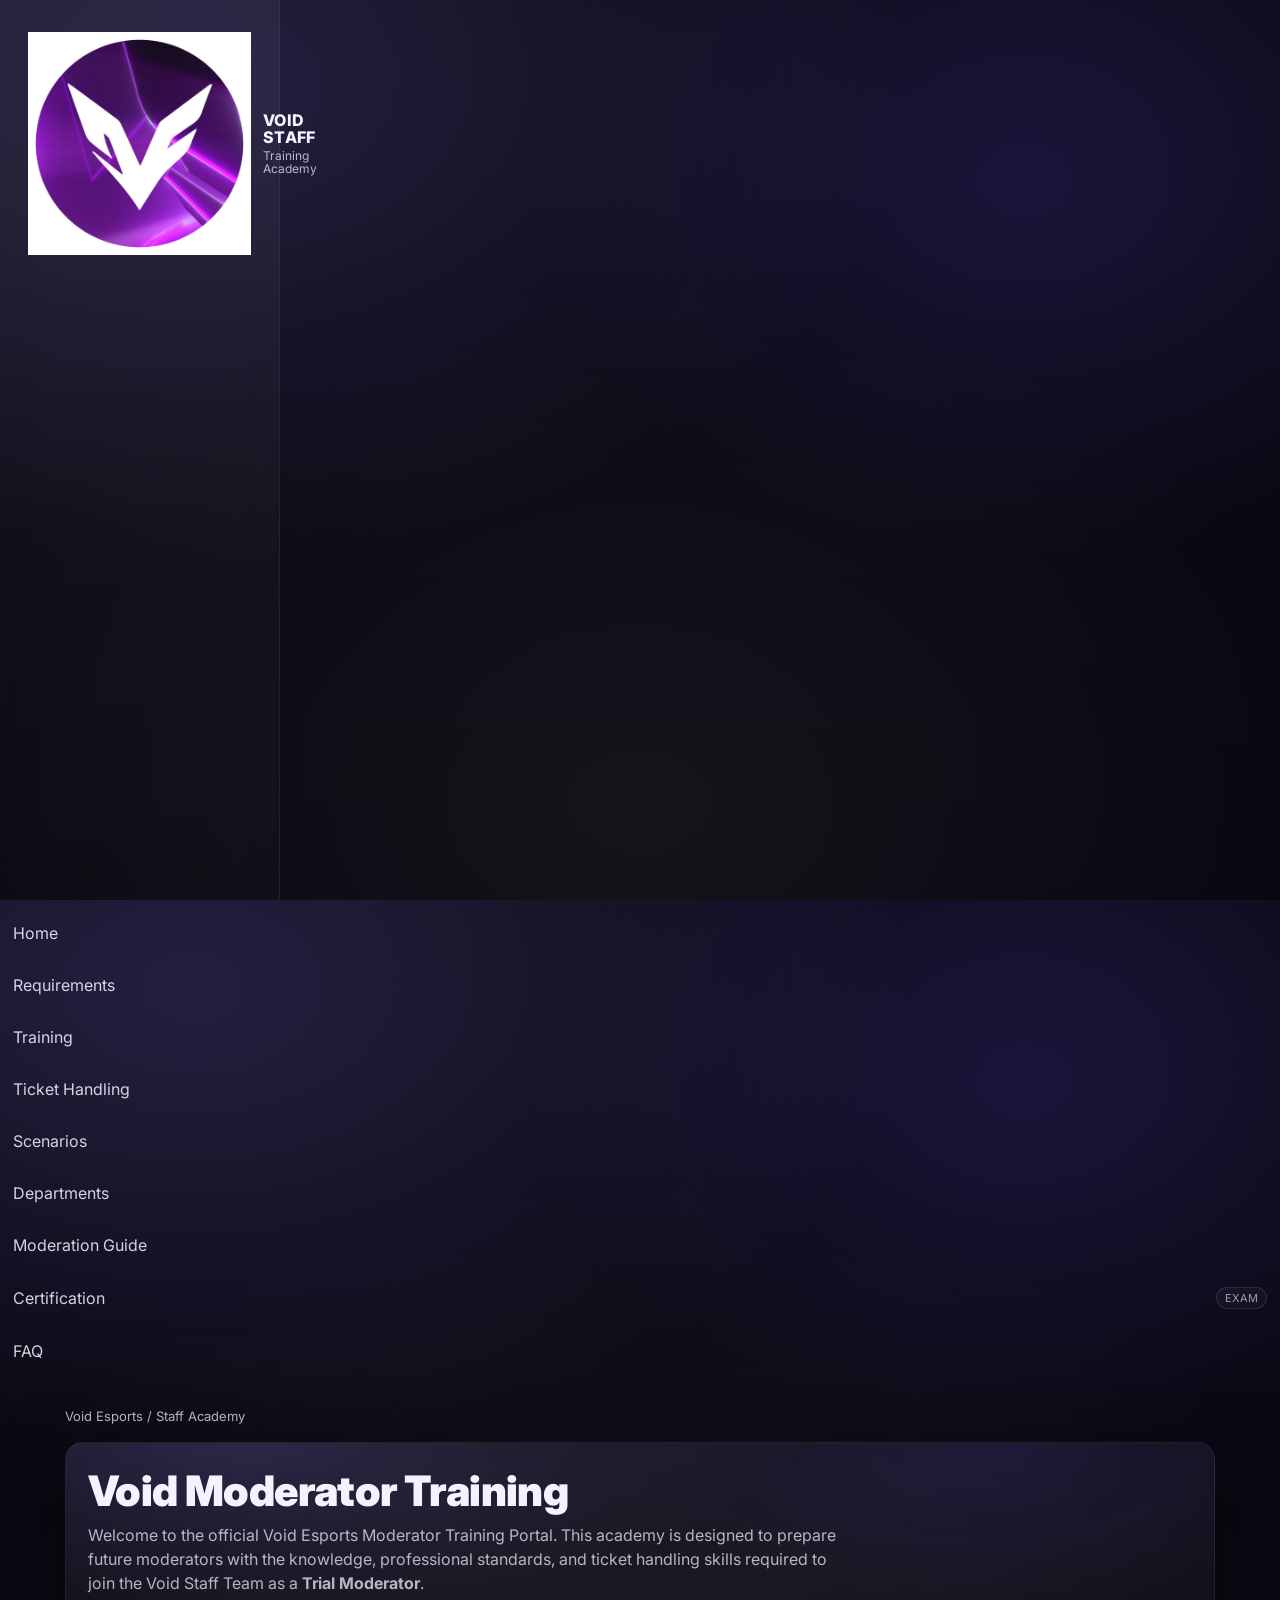
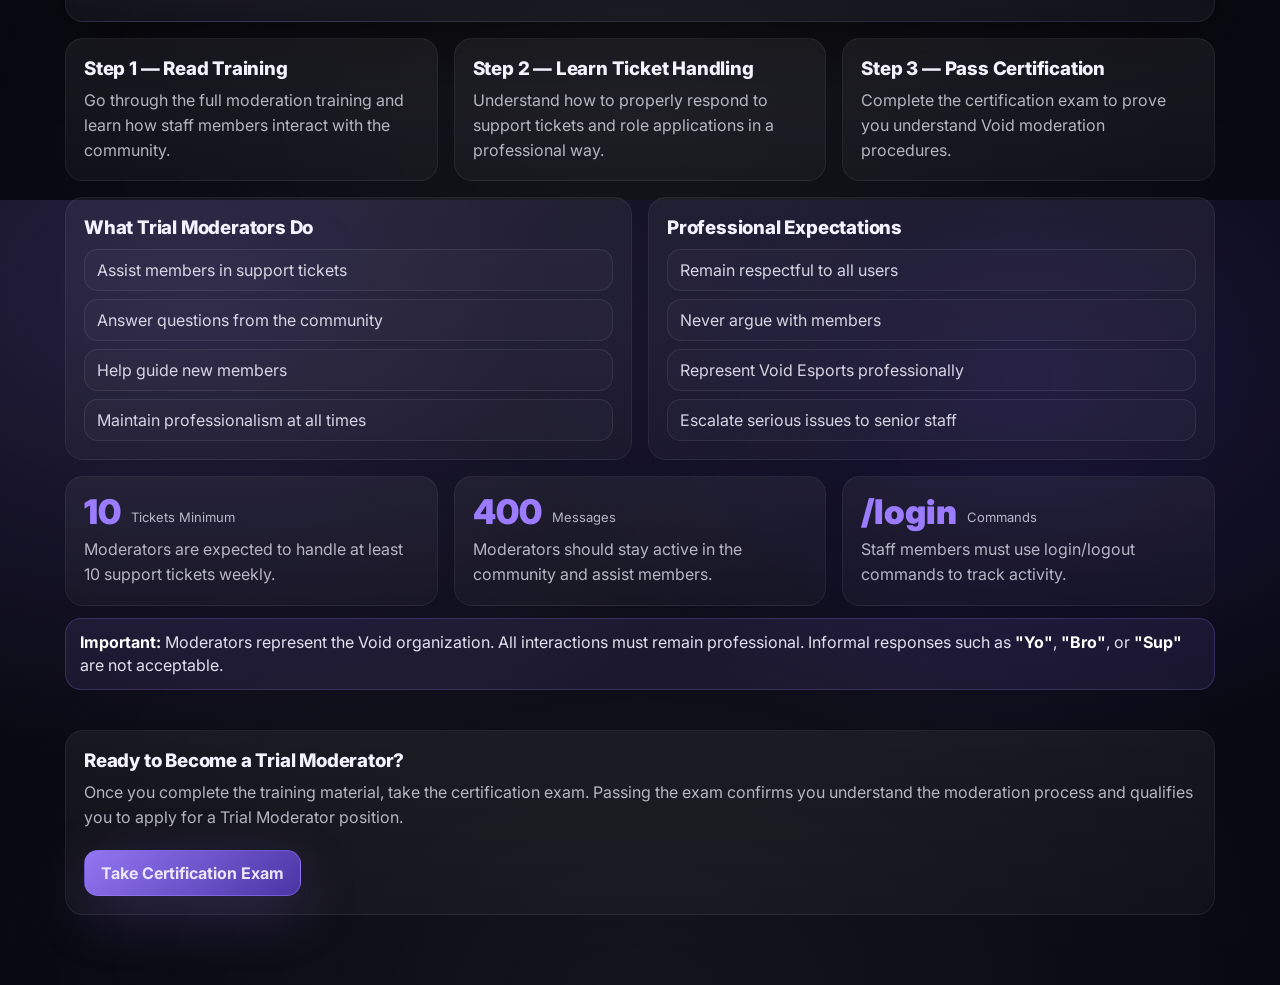
==== commit 8f0d9110: "Update index.html" ====
--- a/index.html
+++ b/index.html
@@ -25,11 +25,13 @@
 
 <div class="brand">
 
-<div class="brand-badge"></div>
+<img src="assets/logo.png" class="brand-logo">
 
 <div class="brand-title">
 <div class="top">VOID STAFF</div>
 <div class="sub">Training Academy</div>
+</div>
+
 </div>
 
 </div>
--- a/css/layout.css
+++ b/css/layout.css
@@ -99,7 +99,79 @@
   font-size:13px;
   color:var(--muted);
 }
+/* Active link styling (internal tool feel) */
+.nav a.active{
+  background:rgba(155,124,255,.16);
+  border-color:rgba(155,124,255,.30);
+  box-shadow: 0 16px 40px rgba(155,124,255,.14);
+  transform: translateY(-1px);
+}
 
+/* Mobile sidebar toggle */
+.mobile-topbar{
+  display:none;
+  align-items:center;
+  justify-content:space-between;
+  gap:12px;
+  padding:14px 14px;
+  border:1px solid var(--stroke2);
+  border-radius:var(--radius);
+  background:rgba(255,255,255,.03);
+  backdrop-filter: blur(12px);
+  margin-bottom:14px;
+}
+
+.mobile-topbar .title{
+  font-weight:900;
+  letter-spacing:-.2px;
+}
+
+.mobile-topbar .toggle{
+  width:44px;
+  height:44px;
+  border-radius:14px;
+  border:1px solid rgba(255,255,255,.12);
+  background:rgba(255,255,255,.06);
+  cursor:pointer;
+  display:inline-flex;
+  align-items:center;
+  justify-content:center;
+  transition: transform .18s ease, border-color .18s ease, background .18s ease;
+}
+.mobile-topbar .toggle:hover{
+  transform: translateY(-1px);
+  border-color: rgba(155,124,255,.30);
+  background: rgba(155,124,255,.16);
+}
+
+/* Mobile behavior */
+@media (max-width: 980px){
+  .mobile-topbar{ display:flex; }
+
+  .sidebar{
+    display:block;
+    position:fixed;
+    left:0;
+    top:0;
+    width:84%;
+    max-width:320px;
+    transform: translateX(-110%);
+    transition: transform .22s ease;
+    z-index:999;
+  }
+  .sidebar.open{
+    transform: translateX(0);
+  }
+
+  /* Dim background behind sidebar when open */
+  .sidebar.open::after{
+    content:"";
+    position:fixed;
+    inset:0;
+    background:rgba(0,0,0,.55);
+    z-index:-1;
+  }
+}
 @media (max-width: 980px){
   .sidebar{ display:none; }
   .main{ padding:22px 18px 60px; }
